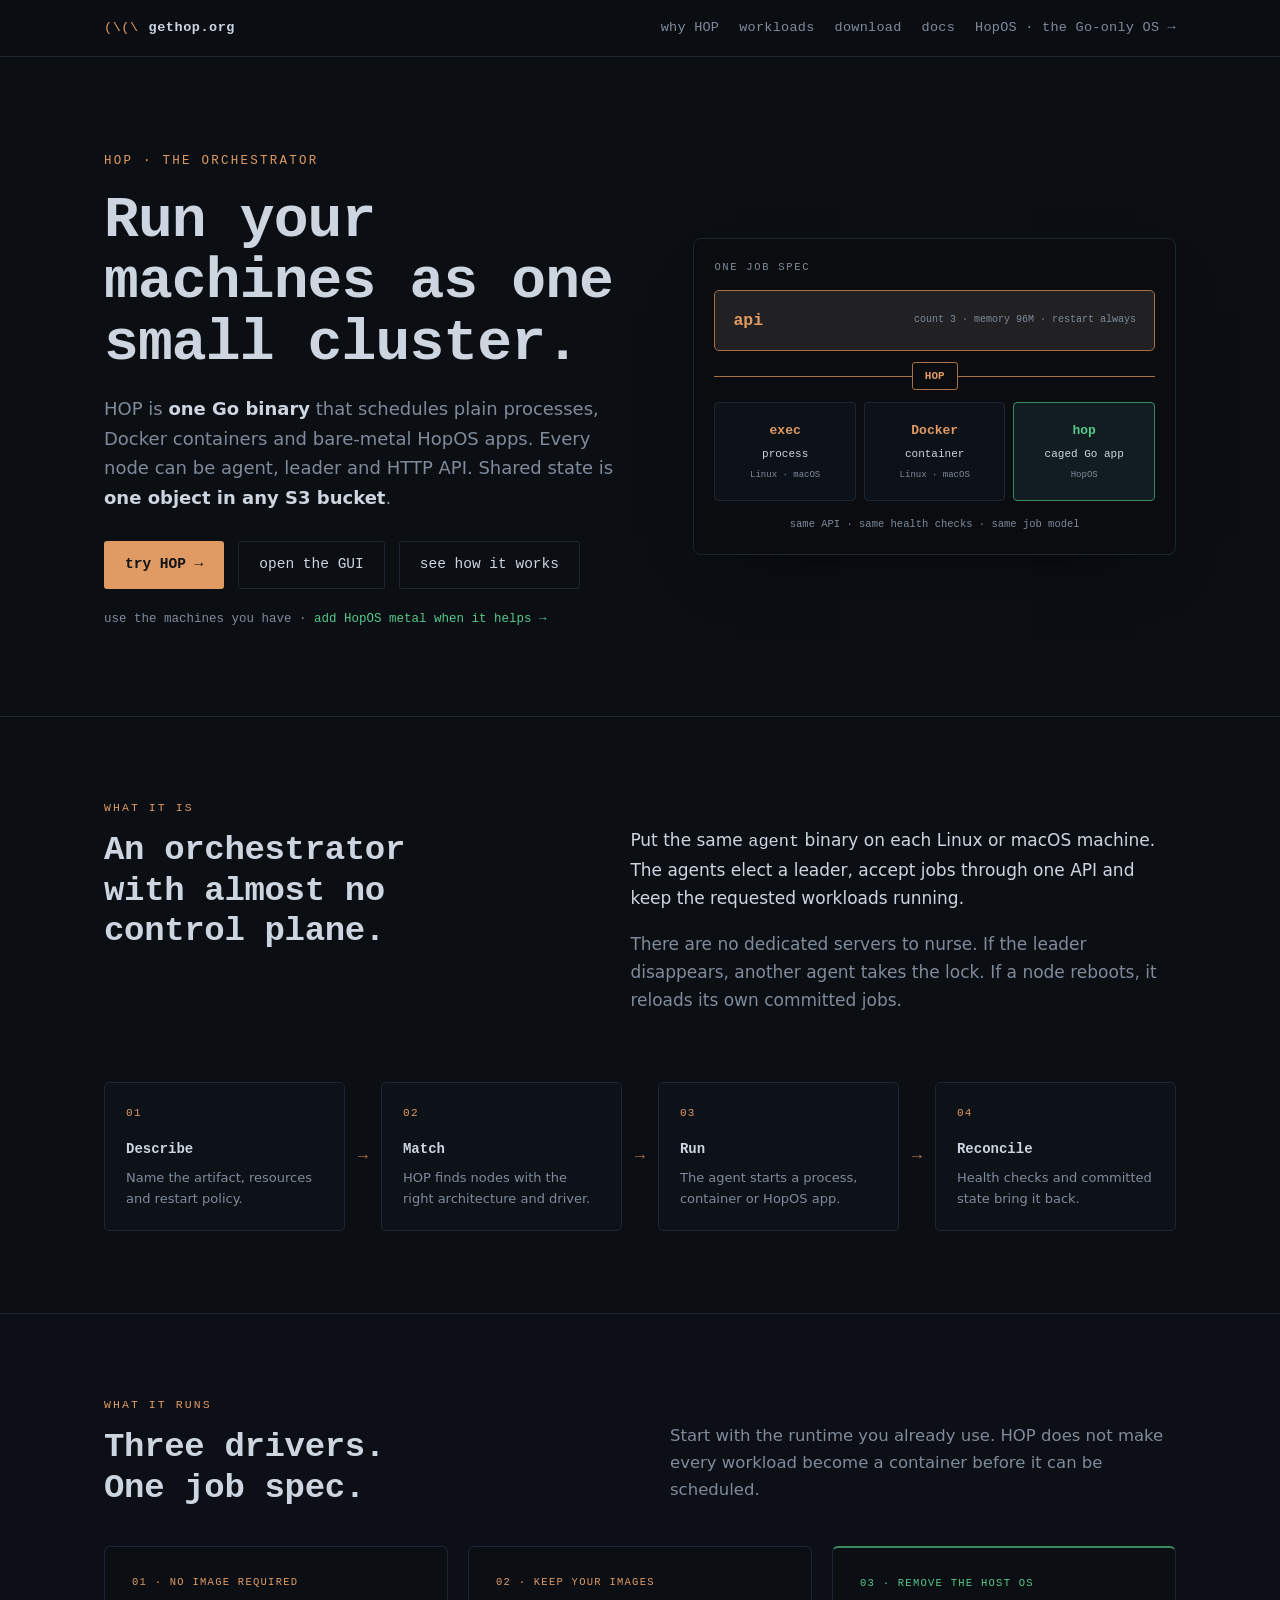
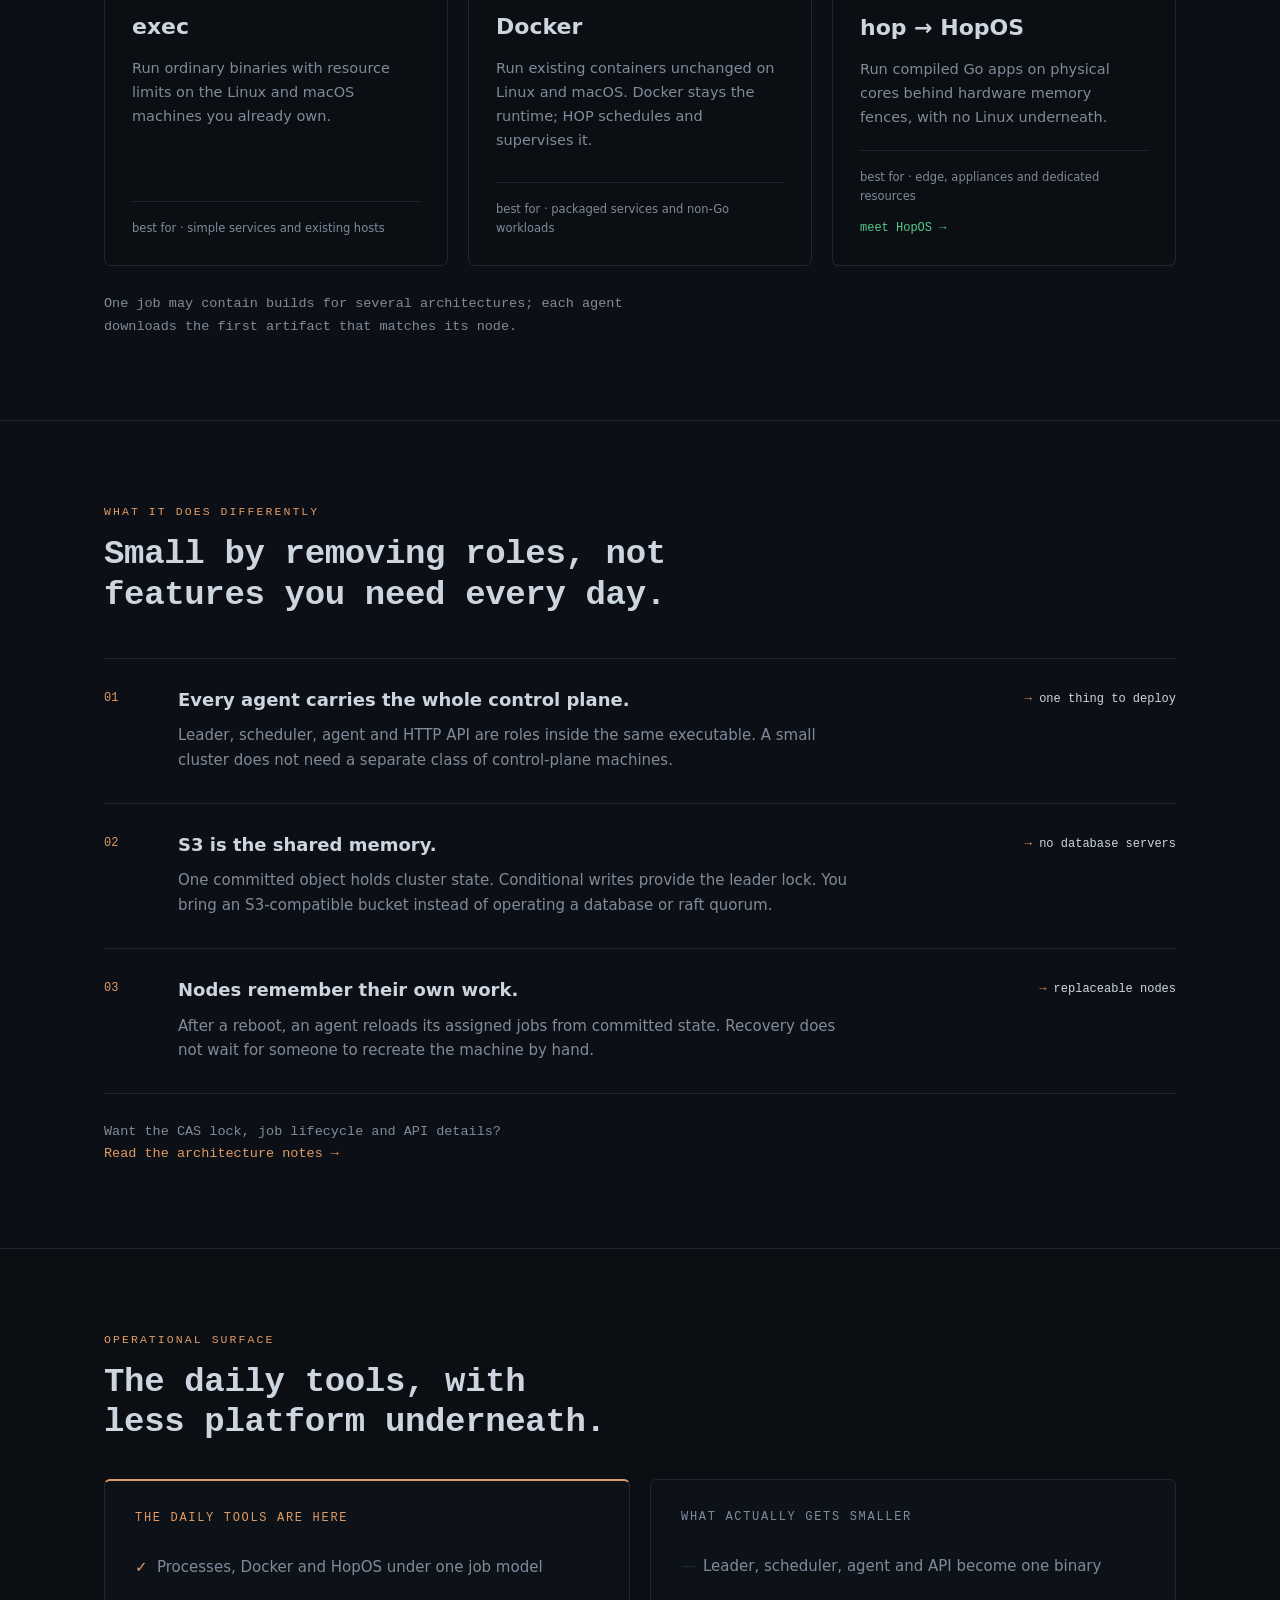
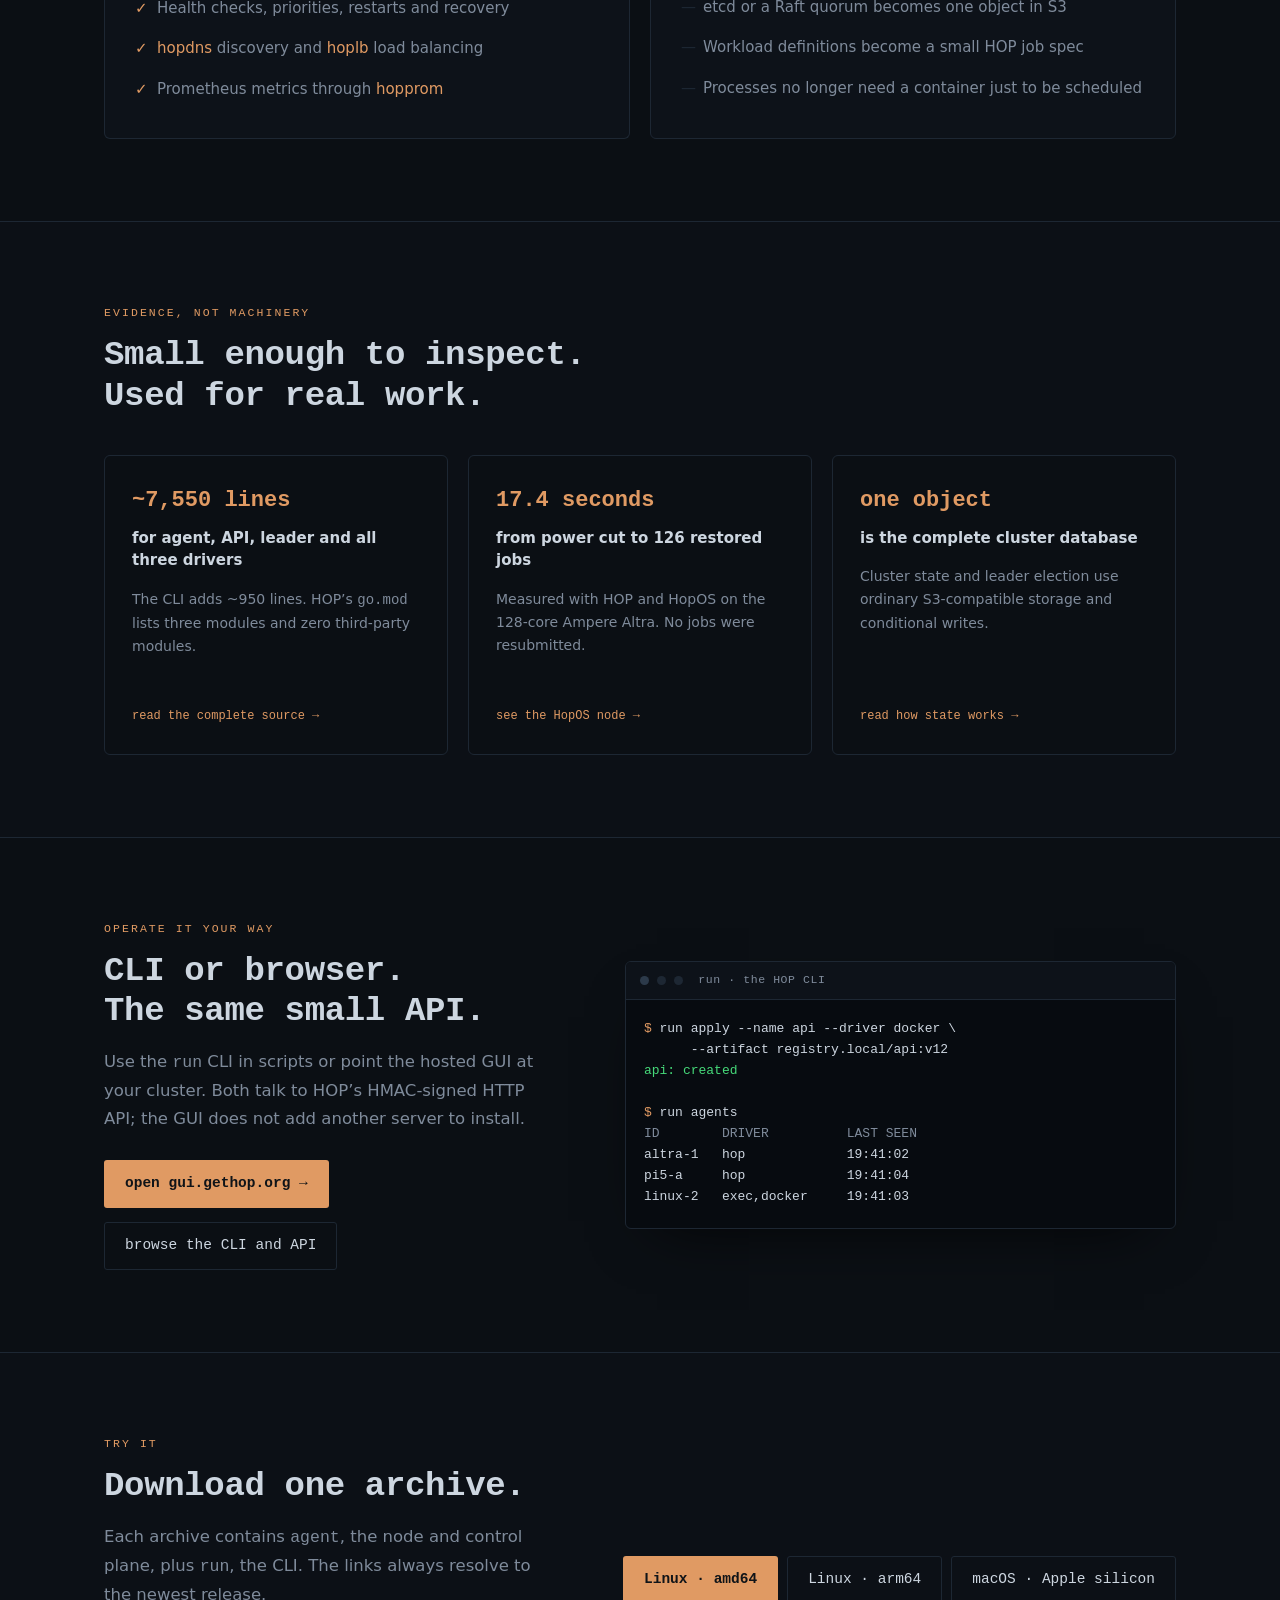
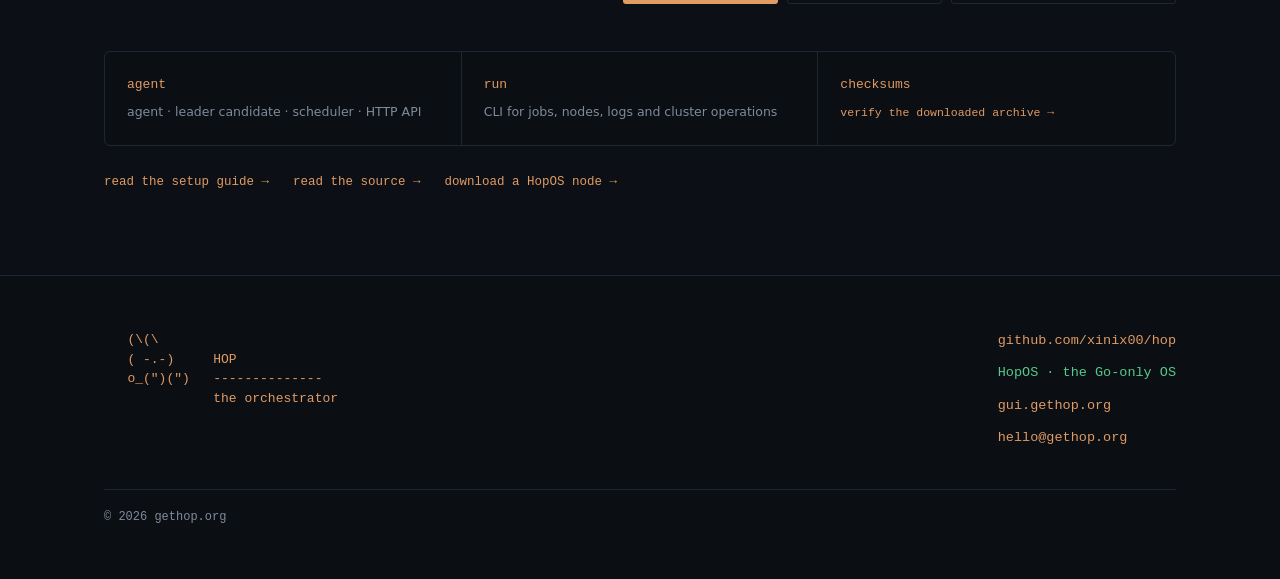
==== hop/index.html @ b7a01aa8 "Rewritten pages" ====
<!DOCTYPE html>
<html lang="en">
<head>
<meta charset="utf-8">
<meta name="viewport" content="width=device-width, initial-scale=1">
<title>HOP — a small orchestrator for the machines you already have</title>
<meta name="description" content="HOP turns Linux, macOS and HopOS machines into one small cluster. One Go binary schedules processes, Docker containers and bare-metal Go apps, with state in S3.">
<meta property="og:title" content="HOP — the small orchestrator">
<meta property="og:description" content="One binary. Three workload types. Cluster state in any S3 bucket.">
<meta property="og:url" content="https://gethop.org/hop/">
<meta property="og:type" content="website">
<link rel="icon" href="data:image/svg+xml,<svg xmlns=%22http://www.w3.org/2000/svg%22 viewBox=%220 0 100 100%22><text y=%22.9em%22 font-size=%2290%22>🐇</text></svg>">
<link rel="stylesheet" href="/style.css?v=10">
</head>
<body class="pg-hop hop-overview">

<nav class="topbar">
  <div class="wrap topbar-in">
    <a class="brand" href="/"><span class="ears">(\(\</span> gethop.org</a>
    <input type="checkbox" id="menu" class="menu-box">
    <label for="menu" class="menu-btn" aria-label="menu">≡</label>
    <div class="topnav">
      <a href="#different">why HOP</a>
      <a href="#workloads">workloads</a>
      <a href="#download">download</a>
      <a href="/hop/docs/">docs</a>
      <a class="other-hopos" href="/hopos/">HopOS · the Go-only OS →</a>
    </div>
  </div>
</nav>

<header class="hero hop-hero">
  <div class="wrap hero-grid">
    <div>
      <p class="pg-mark">HOP · the orchestrator</p>
      <h1>Run your machines as one small cluster.</h1>
      <p class="lede">HOP is <strong>one Go binary</strong> that schedules plain processes, Docker containers and bare-metal HopOS apps. Every node can be agent, leader and HTTP API. Shared state is <strong>one object in any S3 bucket</strong>.</p>
      <div class="cta-row">
        <a class="btn btn-primary" href="#download">try HOP →</a>
        <a class="btn btn-ghost" href="https://gui.gethop.org">open the GUI</a>
        <a class="btn btn-ghost" href="#what">see how it works</a>
      </div>
      <p class="cross">use the machines you have · <a class="to-hopos" href="/hopos/">add HopOS metal when it helps →</a></p>
    </div>

    <div class="hop-map" role="img" aria-label="One HOP job spec can run as a process, Docker container or HopOS app">
      <div class="hop-map-label">one job spec</div>
      <div class="job-spec">
        <span>api</span>
        <small>count 3 · memory 96M · restart always</small>
      </div>
      <div class="hop-map-line" aria-hidden="true"><i></i><b>HOP</b><i></i></div>
      <div class="hop-targets">
        <div><strong>exec</strong><span>process</span><small>Linux · macOS</small></div>
        <div><strong>Docker</strong><span>container</span><small>Linux · macOS</small></div>
        <div><strong>hop</strong><span>caged Go app</span><small>HopOS</small></div>
      </div>
      <p>same API · same health checks · same job model</p>
    </div>
  </div>

</header>

<main>
  <section id="what">
    <div class="wrap intro-grid">
      <div>
        <p class="section-kicker">What it is</p>
        <h2>An orchestrator with almost no control plane.</h2>
      </div>
      <div class="intro-copy">
        <p>Put the same <code>agent</code> binary on each Linux or macOS machine. The agents elect a leader, accept jobs through one API and keep the requested workloads running.</p>
        <p>There are no dedicated servers to nurse. If the leader disappears, another agent takes the lock. If a node reboots, it reloads its own committed jobs.</p>
      </div>
    </div>

    <div class="wrap flow" aria-label="How HOP runs a job">
      <div><span>01</span><b>Describe</b><p>Name the artifact, resources and restart policy.</p></div>
      <i aria-hidden="true">→</i>
      <div><span>02</span><b>Match</b><p>HOP finds nodes with the right architecture and driver.</p></div>
      <i aria-hidden="true">→</i>
      <div><span>03</span><b>Run</b><p>The agent starts a process, container or HopOS app.</p></div>
      <i aria-hidden="true">→</i>
      <div><span>04</span><b>Reconcile</b><p>Health checks and committed state bring it back.</p></div>
    </div>
  </section>

  <section id="workloads" class="workload-section">
    <div class="wrap">
      <div class="workload-intro">
        <div>
          <p class="section-kicker">What it runs</p>
          <h2>Three drivers. One job spec.</h2>
        </div>
        <p>Start with the runtime you already use. HOP does not make every workload become a container before it can be scheduled.</p>
      </div>
      <div class="driver-grid">
        <article>
          <span>01 · no image required</span>
          <h3>exec</h3>
          <p>Run ordinary binaries with resource limits on the Linux and macOS machines you already own.</p>
          <small>best for · simple services and existing hosts</small>
        </article>
        <article>
          <span>02 · keep your images</span>
          <h3>Docker</h3>
          <p>Run existing containers unchanged on Linux and macOS. Docker stays the runtime; HOP schedules and supervises it.</p>
          <small>best for · packaged services and non-Go workloads</small>
        </article>
        <article class="driver-hopos">
          <span>03 · remove the host OS</span>
          <h3>hop → HopOS</h3>
          <p>Run compiled Go apps on physical cores behind hardware memory fences, with no Linux underneath.</p>
          <small>best for · edge, appliances and dedicated resources</small>
          <a href="/hopos/">meet HopOS →</a>
        </article>
      </div>
      <p class="deep-link">One job may contain builds for several architectures; each agent downloads the first artifact that matches its node.</p>
    </div>
  </section>

  <section id="different" class="different-section">
    <div class="wrap">
      <p class="section-kicker">What it does differently</p>
      <h2>Small by removing roles, not features you need every day.</h2>
      <div class="difference-list">
        <article>
          <span class="difference-no">01</span>
          <div>
            <h3>Every agent carries the whole control plane.</h3>
            <p>Leader, scheduler, agent and HTTP API are roles inside the same executable. A small cluster does not need a separate class of control-plane machines.</p>
          </div>
          <p class="difference-result">one thing to deploy</p>
        </article>
        <article>
          <span class="difference-no">02</span>
          <div>
            <h3>S3 is the shared memory.</h3>
            <p>One committed object holds cluster state. Conditional writes provide the leader lock. You bring an S3-compatible bucket instead of operating a database or raft quorum.</p>
          </div>
          <p class="difference-result">no database servers</p>
        </article>
        <article>
          <span class="difference-no">03</span>
          <div>
            <h3>Nodes remember their own work.</h3>
            <p>After a reboot, an agent reloads its assigned jobs from committed state. Recovery does not wait for someone to recreate the machine by hand.</p>
          </div>
          <p class="difference-result">replaceable nodes</p>
        </article>
      </div>
      <p class="deep-link">Want the CAS lock, job lifecycle and API details? <a href="/hop/docs/#architecture">Read the architecture notes →</a></p>
    </div>
  </section>

  <section id="compare">
    <div class="wrap">
      <p class="section-kicker">Operational surface</p>
      <h2>The daily tools, with less platform underneath.</h2>
      <div class="fit-grid">
        <div class="fit-card fit-yes">
          <p class="fit-label">The daily tools are here</p>
          <ul>
            <li>Processes, Docker and HopOS under one job model</li>
            <li>Health checks, priorities, restarts and recovery</li>
            <li><a href="https://github.com/xinix00/hopdns">hopdns</a> discovery and <a href="https://github.com/xinix00/hoplb">hoplb</a> load balancing</li>
            <li>Prometheus metrics through <a href="https://github.com/xinix00/hopprom">hopprom</a></li>
          </ul>
        </div>
        <div class="fit-card">
          <p class="fit-label">What actually gets smaller</p>
          <ul>
            <li>Leader, scheduler, agent and API become one binary</li>
            <li>etcd or a Raft quorum becomes one object in S3</li>
            <li>Workload definitions become a small HOP job spec</li>
            <li>Processes no longer need a container just to be scheduled</li>
          </ul>
        </div>
      </div>
    </div>
  </section>

  <section id="proof" class="proof-section">
    <div class="wrap">
      <p class="section-kicker">Evidence, not machinery</p>
      <h2>Small enough to inspect. Used for real work.</h2>
      <div class="evidence-grid">
        <article>
          <strong>~7,550 lines</strong>
          <h3>for agent, API, leader and all three drivers</h3>
          <p>The CLI adds ~950 lines. HOP’s <code>go.mod</code> lists three modules and zero third-party modules.</p>
          <a href="https://github.com/xinix00/hop">read the complete source →</a>
        </article>
        <article>
          <strong>17.4 seconds</strong>
          <h3>from power cut to 126 restored jobs</h3>
          <p>Measured with HOP and HopOS on the 128-core Ampere Altra. No jobs were resubmitted.</p>
          <a href="/hopos/">see the HopOS node →</a>
        </article>
        <article>
          <strong>one object</strong>
          <h3>is the complete cluster database</h3>
          <p>Cluster state and leader election use ordinary S3-compatible storage and conditional writes.</p>
          <a href="/hop/docs/#architecture">read how state works →</a>
        </article>
      </div>
    </div>
  </section>

  <section id="operate">
    <div class="wrap operate-grid">
      <div>
        <p class="section-kicker">Operate it your way</p>
        <h2>CLI or browser. The same small API.</h2>
        <p class="section-lede">Use the <code>run</code> CLI in scripts or point the hosted GUI at your cluster. Both talk to HOP’s HMAC-signed HTTP API; the GUI does not add another server to install.</p>
        <div class="cta-row">
          <a class="btn btn-primary" href="https://gui.gethop.org">open gui.gethop.org →</a>
          <a class="btn btn-ghost" href="/hop/docs/">browse the CLI and API</a>
        </div>
      </div>
      <div class="term term-cli">
        <div class="term-bar"><span class="dot"></span><span class="dot"></span><span class="dot"></span>&nbsp;run · the HOP CLI</div>
        <pre><span class="ps">$</span> run apply --name api --driver docker \
      --artifact registry.local/api:v12
<span class="out">api: created</span>

<span class="ps">$</span> run agents
<span class="cmt">ID        DRIVER          LAST SEEN</span>
altra-1   hop             19:41:02
pi5-a     hop             19:41:04
linux-2   exec,docker     19:41:03</pre>
      </div>
    </div>
  </section>

  <section id="download" class="download-section">
    <div class="wrap">
      <div class="download-head">
        <div>
          <p class="section-kicker">Try it</p>
          <h2>Download one archive.</h2>
          <p class="section-lede">Each archive contains <code>agent</code>, the node and control plane, plus <code>run</code>, the CLI. The links always resolve to the newest release.</p>
        </div>
        <div class="download-actions hop-download-actions">
          <a class="btn btn-primary" href="https://github.com/xinix00/hop/releases/latest/download/hop-linux-amd64.tar.gz">Linux · amd64</a>
          <a class="btn btn-ghost" href="https://github.com/xinix00/hop/releases/latest/download/hop-linux-arm64.tar.gz">Linux · arm64</a>
          <a class="btn btn-ghost" href="https://github.com/xinix00/hop/releases/latest/download/hop-darwin-arm64.tar.gz">macOS · Apple silicon</a>
        </div>
      </div>

      <div class="download-contents">
        <div><span>agent</span><p>agent · leader candidate · scheduler · HTTP API</p></div>
        <div><span>run</span><p>CLI for jobs, nodes, logs and cluster operations</p></div>
        <div><span>checksums</span><p><a href="https://github.com/xinix00/hop/releases/latest/download/checksums.txt">verify the downloaded archive →</a></p></div>
      </div>
      <div class="final-links">
        <a href="/hop/docs/">read the setup guide →</a>
        <a href="https://github.com/xinix00/hop">read the source →</a>
        <a href="/hopos/#download">download a HopOS node →</a>
      </div>
    </div>
  </section>
</main>

<footer>
  <div class="wrap foot-grid">
    <pre>   (\(\
   ( -.-)     HOP
   o_(")(")   --------------
              the orchestrator</pre>
    <div class="foot-links">
      <a class="l-hop" href="https://github.com/xinix00/hop">github.com/xinix00/hop</a>
      <a class="l-hopos" href="/hopos/">HopOS · the Go-only OS</a>
      <a href="https://gui.gethop.org">gui.gethop.org</a>
      <a href="mailto:hello@gethop.org">hello@gethop.org</a>
    </div>
  </div>
  <div class="wrap"><p class="foot-copy">© 2026 gethop.org</p></div>
</footer>

</body>
</html>
---- style.css ----
/* gethop.org — two products, two voices, one dark habitat.
   HopOS speaks phosphor green (it IS the console color of the OS);
   HOP speaks copper (the operator's tool — the metal in bare metal).
   The SURF banner borrows the blue of its own compositor — cooler than both,
   because it is a thing that runs on HopOS, not a third product.
   Each page sets --acc via a body class; everything inherits its voice. */
:root {
  --bg: #0b0f14;
  --panel: #10161d;
  --panel-2: #0d1219;
  --line: #1d2733;
  --text: #cdd6e0;
  --muted: #7f8b9b;
  --copper: #e09a63;
  --copper-dim: #a97045;
  --leaf: #56c88b;
  --leaf-dim: #3a8a60;
  --wave: #6ba6ff;
  --wave-dim: #43709f;
  --phosphor: #46d979;
  --fault: #e0654f;
  --acc: var(--copper);
  --acc-dim: var(--copper-dim);
  --mono: ui-monospace, "SF Mono", "Cascadia Code", "JetBrains Mono", Menlo, Consolas, monospace;
  --sans: system-ui, -apple-system, "Segoe UI", Roboto, sans-serif;
}
* { box-sizing: border-box; }
html { scroll-behavior: smooth; }
@media (prefers-reduced-motion: reduce) { html { scroll-behavior: auto; } }
body {
  margin: 0; background: var(--bg); color: var(--text);
  font-family: var(--sans); font-size: 16.5px; line-height: 1.65;
  -webkit-font-smoothing: antialiased;
}
body.pg-hopos { --acc: var(--leaf); --acc-dim: var(--leaf-dim); }
body.pg-hop { --acc: var(--copper); --acc-dim: var(--copper-dim); }
body.pg-surf { --acc: var(--wave); --acc-dim: var(--wave-dim); }
a { color: var(--acc); text-decoration: none; }
a:hover { text-decoration: underline; text-underline-offset: 3px; }
a:focus-visible { outline: 2px solid var(--acc); outline-offset: 3px; border-radius: 2px; }
.wrap { max-width: 1060px; margin: 0 auto; padding: 0 24px; }

/* ── topbar ─────────────────────────────────────────────── */
.topbar {
  position: sticky; top: 0; z-index: 10;
  background: color-mix(in srgb, var(--bg) 88%, transparent);
  backdrop-filter: blur(8px);
  border-bottom: 1px solid var(--line);
}
.topbar-in {
  display: flex; align-items: center; gap: 28px;
  height: 56px; font-family: var(--mono); font-size: 13.5px;
}
.brand { display: flex; align-items: baseline; gap: 10px; color: var(--text); font-weight: 700; letter-spacing: .04em; }
.brand:hover { text-decoration: none; }
.brand .ears { color: var(--acc); font-weight: 400; }
.topnav { display: flex; gap: 20px; margin-left: auto; align-items: center; }
.topnav a { color: var(--muted); letter-spacing: .02em; }
.topnav a:hover { color: var(--text); text-decoration: none; }
.topnav a.other-hopos:hover { color: var(--leaf); }
.topnav a.other-hop:hover { color: var(--copper); }
.topnav a.other-surf:hover { color: var(--wave); }
.gh {
  border: 1px solid var(--acc-dim); color: var(--acc);
  padding: 5px 14px; border-radius: 3px; letter-spacing: .02em;
}
.topnav a.gh:hover, .gh:hover {
  background: var(--acc); color: var(--bg); text-decoration: none;
}

/* mobiel: hamburger (checkbox-truc, geen JS) — de links passen niet naast
   het merk, dus onder 720px klapt de nav in een paneel onder de balk. */
.menu-box { display: none; }
.menu-btn { display: none; }
@media (max-width: 720px) {
  .topbar-in { position: relative; }
  .menu-btn {
    display: block; margin-left: auto; cursor: pointer;
    font-family: var(--mono); font-size: 19px; line-height: 1;
    color: var(--muted); padding: 6px 12px;
    border: 1px solid var(--line); border-radius: 3px;
  }
  .menu-box:checked ~ .menu-btn { color: var(--acc); border-color: var(--acc-dim); }
  .topnav { display: none; }
  .menu-box:checked ~ .topnav {
    display: grid; gap: 14px; justify-items: start;
    position: absolute; top: 55px; left: -24px; right: -24px;
    margin: 0; padding: 20px 32px 24px;
    background: var(--panel-2); border-bottom: 1px solid var(--line);
  }
  .menu-box:checked ~ .topnav a:not(.gh) { padding: 2px 0; }
}

/* ── chooser (front page) ───────────────────────────────── */
.chooser { min-height: 100svh; display: grid; align-content: center; padding: 48px 0; }
.chooser-head { margin-bottom: 42px; }
.chooser-head pre {
  margin: 0 0 20px; font-family: var(--mono); font-size: 14px; line-height: 1.5;
  color: var(--copper);
}
.chooser-head p { color: var(--muted); font-size: 19px; max-width: 32em; margin: 0; }
.chooser-head p strong { color: var(--text); }
.doors { display: grid; grid-template-columns: 1fr 1fr; gap: 22px; }
@media (max-width: 800px) { .doors { grid-template-columns: 1fr; } }
.door {
  display: block; border: 1px solid var(--line); border-radius: 6px;
  padding: 32px 32px 28px; background: var(--panel-2); color: var(--text);
  transition: border-color .15s ease;
}
.door:hover { text-decoration: none; border-color: var(--acc-dim); }
.door .name { font-family: var(--mono); font-size: 32px; font-weight: 700; color: var(--acc); letter-spacing: -.01em; }
.door .role {
  font-family: var(--mono); font-size: 12.5px; letter-spacing: .18em;
  text-transform: uppercase; color: var(--muted); margin: 4px 0 16px;
}
.door p { margin: 0 0 20px; font-size: 15px; color: var(--muted); }
.door p b { color: var(--text); font-weight: 600; }
.door .door-fact {
  display: block; margin: -3px 0 13px; font-family: var(--mono);
  font-size: 11.5px; color: var(--acc); letter-spacing: .03em;
}
.door .go { font-family: var(--mono); font-size: 13.5px; color: var(--acc); }
.door-hopos { --acc: var(--leaf); --acc-dim: var(--leaf-dim); }
.door-hop { --acc: var(--copper); --acc-dim: var(--copper-dim); }

/* SURF krijgt een échte banner: een gevuld blauw blok, zoals een advertentie.
   Hij mág schreeuwen — maar hij is één regel hoog en heeft geen kop, dus hij
   kan nooit voor een sectie doorgaan. Het label zegt wat het is. */
.banner {
  display: flex; align-items: center; gap: 16px; flex-wrap: wrap;
  margin-top: 30px; padding: 17px 24px; border-radius: 5px;
  font-family: var(--mono); color: #eaf2ff;
  background: linear-gradient(100deg,
    color-mix(in srgb, var(--wave) 54%, #071019),
    color-mix(in srgb, var(--wave) 38%, #071019));
  transition: filter .15s ease;
}
.banner:hover { text-decoration: none; filter: brightness(1.14); }
.banner-name { font-size: 19px; font-weight: 700; letter-spacing: .02em; color: #fff; }
.banner-sub { font-size: 14px; color: color-mix(in srgb, #fff 74%, var(--wave)); }
.banner .badge {
  font-size: 10.5px; letter-spacing: .16em; text-transform: uppercase;
  font-weight: 700; margin-left: auto; padding: 3px 9px;
  background: #eaf2ff; color: #0d1a2b; border-radius: 3px;
}
/* Zodra de regel wikkelt hoort het label niet meer rechts te hangen. */
@media (max-width: 620px) { .banner .badge { margin-left: 0; } }
.chooser-foot {
  margin-top: 46px; font-family: var(--mono); font-size: 12.5px; color: var(--muted);
  display: flex; gap: 24px; flex-wrap: wrap;
}
.chooser-foot a { color: var(--muted); }
.chooser-foot a:hover { color: var(--text); }

/* ── page hero ──────────────────────────────────────────── */
.hero { padding: 76px 0 64px; border-bottom: 1px solid var(--line); }
.hero-grid { display: grid; grid-template-columns: 1.05fr .95fr; gap: 56px; align-items: center; }
@media (max-width: 880px) { .hero-grid { grid-template-columns: 1fr; } }
.pg-mark {
  font-family: var(--mono); font-size: 12.5px; letter-spacing: .18em;
  text-transform: uppercase; color: var(--acc); margin: 0 0 18px;
}
h1 {
  font-family: var(--mono); font-size: clamp(28px, 4.2vw, 42px);
  line-height: 1.16; letter-spacing: -.015em; margin: 0 0 20px;
  font-weight: 700; text-wrap: balance;
}
.lede { font-size: 17.5px; color: var(--muted); max-width: 30em; margin: 0 0 28px; }
.lede strong { color: var(--text); font-weight: 600; }
.cta-row { display: flex; gap: 14px; flex-wrap: wrap; align-items: center; }
.btn {
  font-family: var(--mono); font-size: 14.5px; padding: 11px 20px;
  border-radius: 3px; border: 1px solid transparent;
}
.btn-primary { background: var(--acc); color: #101418; font-weight: 700; }
.btn-primary:hover { filter: brightness(1.12); text-decoration: none; }
.btn-ghost { border-color: var(--line); color: var(--text); }
.btn-ghost:hover { border-color: var(--acc-dim); text-decoration: none; }
.btn-dl { display: inline-flex; align-items: center; gap: 9px; }
.btn-dl svg { flex: none; }
.cross { font-family: var(--mono); font-size: 12.5px; margin-top: 20px; color: var(--muted); }
.cross a.to-hop { color: var(--copper); }
.cross a.to-hopos { color: var(--leaf); }

/* ── sections ───────────────────────────────────────────── */
section { padding: 64px 0; border-bottom: 1px solid var(--line); }
h2 {
  font-family: var(--mono); font-size: clamp(21px, 2.8vw, 27px);
  letter-spacing: -.01em; margin: 0 0 16px; text-wrap: balance;
}
.section-lede { color: var(--muted); max-width: 42em; margin: 0 0 36px; }
.section-lede strong, section p strong { color: var(--text); font-weight: 600; }
section p { max-width: 42em; }

/* ── terminal ───────────────────────────────────────────── */
.term {
  background: #070b10; border: 1px solid var(--line); border-radius: 6px;
  overflow: hidden; box-shadow: 0 24px 60px -32px rgba(0,0,0,.9);
}
.term-bar {
  display: flex; align-items: center; gap: 8px;
  padding: 9px 14px; border-bottom: 1px solid var(--line);
  font-family: var(--mono); font-size: 11.5px; color: var(--muted);
  letter-spacing: .05em; background: var(--panel-2);
}
.term-bar .dot { width: 9px; height: 9px; border-radius: 50%; background: var(--line); }
.term-bar .dot:first-child { background: #2c3a4a; }
.term pre {
  margin: 0; padding: 18px 18px 20px; overflow-x: auto;
  font-family: var(--mono); font-size: 12.8px; line-height: 1.62;
  color: var(--phosphor);
}
.term .dim { color: #2f7a4c; }
.term .hi { color: #7dffa8; font-weight: 700; }
.term .fault { color: var(--fault); }
.term .cmt { color: var(--muted); }
.term .ps { color: var(--copper); }
.term-cli pre { color: var(--text); font-size: 13px; }
.term-cli .out { color: var(--phosphor); }
.boot-line { opacity: 0; animation: bootline .01s linear forwards; }
@keyframes bootline { to { opacity: 1; } }
@media (prefers-reduced-motion: reduce) { .boot-line { animation: none; opacity: 1; } }

/* ── tables ─────────────────────────────────────────────── */
.tbl-wrap { overflow-x: auto; border: 1px solid var(--line); border-radius: 5px; }
table { border-collapse: collapse; width: 100%; min-width: 640px; font-size: 14.5px; }
th {
  font-family: var(--mono); font-size: 12px; text-transform: uppercase;
  letter-spacing: .1em; color: var(--muted); font-weight: 600; text-align: left;
}
th, td { padding: 13px 18px; border-bottom: 1px solid var(--line); vertical-align: top; }
tr:last-child td { border-bottom: 0; }
thead tr { background: var(--panel-2); }
td:first-child { color: var(--muted); }
td.us { color: var(--text); }
td.us::before { content: "▸ "; color: var(--acc); }

/* ── ladder ─────────────────────────────────────────────── */
.ladder { display: grid; gap: 12px; max-width: 720px; font-variant-numeric: tabular-nums; }
.rung { display: grid; grid-template-columns: 240px 1fr 90px; gap: 16px; align-items: center; font-size: 14px; }
@media (max-width: 720px) { .rung { grid-template-columns: 150px 1fr 80px; } }
.rung .lbl { color: var(--muted); }
.rung .lbl b { color: var(--text); font-weight: 600; }
.rung .bar { height: 10px; border-radius: 2px; background: var(--panel); position: relative; overflow: hidden; }
.rung .bar i { position: absolute; inset: 0 auto 0 0; background: var(--acc-dim); border-radius: 2px; }
.rung:first-child .bar i { background: var(--acc); }
.rung .n { font-family: var(--mono); font-size: 13.5px; color: var(--text); text-align: right; }
.ladder-sub {
  font-family: var(--mono); font-size: 13px; color: var(--muted);
  max-width: 720px; text-align: right; margin: 14px 0 0;
}
.ladder-sub b { color: var(--acc); }

/* Per-architectuur-sprossen: je compileert er precies één van, dus ze staan
   onder een streep en dragen hun eigen label i.p.v. dat ze meetellen alsof
   elke node alles draait. */
.rung-split {
  grid-column: 1 / -1; margin: 6px 0 2px; padding-top: 12px;
  border-top: 1px dashed var(--line);
  font-family: var(--mono); font-size: 12px; letter-spacing: .1em;
  text-transform: uppercase; color: var(--muted);
}
.rung-split b { color: var(--acc); font-weight: 600; }
.rung-arch .lbl b { color: var(--acc); }
.rung-arch .bar i { background: color-mix(in srgb, var(--acc) 55%, var(--panel)); }
.rung-board .lbl b { color: var(--text); }
.rung-board .bar i { background: color-mix(in srgb, var(--acc) 28%, var(--panel)); }

/* ── cards & callouts ───────────────────────────────────── */
.cards { display: grid; grid-template-columns: repeat(3, 1fr); gap: 20px; }
@media (max-width: 880px) { .cards { grid-template-columns: 1fr; } }
.card { border: 1px solid var(--line); border-radius: 5px; padding: 24px; background: var(--panel-2); }
.card h3 { font-family: var(--mono); font-size: 15.5px; margin: 0 0 10px; letter-spacing: .01em; color: var(--text); }
.card p { font-size: 14.5px; color: var(--muted); margin: 0; max-width: none; }
.card p b { color: var(--text); font-weight: 600; }
.honest {
  border: 1px solid var(--line); border-left: 3px solid var(--acc);
  border-radius: 4px; padding: 20px 24px; background: var(--panel-2);
  max-width: 46em; margin-top: 36px;
}
.honest h3 { font-family: var(--mono); font-size: 13.5px; letter-spacing: .1em; text-transform: uppercase; margin: 0 0 10px; color: var(--acc); }
.honest p { font-size: 14.5px; color: var(--muted); margin: 0; max-width: none; }
.honest p b { color: var(--text); }

/* ── screenshots ────────────────────────────────────────── */
.shot { margin: 0; }
.shot img {
  display: block; width: 100%; height: auto; border: 1px solid var(--line);
  border-radius: 6px; background: #070b10;
  box-shadow: 0 24px 60px -32px rgba(0,0,0,.9);
}
.shot figcaption {
  font-family: var(--mono); font-size: 12.5px; color: var(--muted);
  margin-top: 12px; line-height: 1.55;
}
.shot figcaption b { color: var(--text); font-weight: 600; }

/* ── kant-en-klare apps ─────────────────────────────────── */
.apps { display: grid; grid-template-columns: repeat(2, 1fr); gap: 0 34px; margin: 0; }
@media (max-width: 720px) { .apps { grid-template-columns: 1fr; } }
.apps div {
  display: grid; grid-template-columns: 108px 1fr; gap: 14px;
  padding: 13px 0; border-bottom: 1px solid var(--line); font-size: 14.5px;
}
.apps dt {
  font-family: var(--mono); font-size: 13.5px; color: var(--acc);
  margin: 0; overflow-wrap: anywhere;
}
.apps dd { margin: 0; color: var(--muted); }
.apps dd b { color: var(--text); font-weight: 600; }

/* ── quickstart ─────────────────────────────────────────── */
.qs-grid { display: grid; grid-template-columns: 1fr 1fr; gap: 24px; }
@media (max-width: 880px) { .qs-grid { grid-template-columns: 1fr; } }

/* ── footer ─────────────────────────────────────────────── */
footer { padding: 54px 0 56px; }
.foot-grid {
  display: flex; justify-content: space-between; align-items: flex-start;
  gap: 48px; flex-wrap: wrap;
}
footer pre {
  margin: 0; font-family: var(--mono); font-size: 13px; line-height: 1.5;
  color: var(--copper); flex-shrink: 0;
}
.foot-links { font-family: var(--mono); font-size: 13.5px; display: grid; gap: 10px; justify-items: start; }
.foot-links .l-hopos { color: var(--leaf); }
.foot-links .l-hop { color: var(--copper); }
.foot-links .l-surf { color: var(--wave); }
.foot-copy {
  margin: 40px 0 0; padding-top: 18px; border-top: 1px solid var(--line);
  font-family: var(--mono); font-size: 12px; color: var(--muted);
}

/* ── hardware-status ────────────────────────────────────── */
.st { font-family: var(--mono); font-size: 12.5px; white-space: nowrap; }
.st::before { content: "● "; }
.st-ok { color: var(--leaf); }
.st-wip { color: var(--copper); }
.st-plan { color: var(--muted); }

/* ── better together ────────────────────────────────────── */
.together {
  border: 1px solid var(--line); border-radius: 6px; background: var(--panel-2);
  padding: 26px 30px; display: flex; gap: 24px; align-items: center;
  justify-content: space-between; flex-wrap: wrap;
}
.together p { margin: 0; max-width: 38em; font-size: 15px; color: var(--muted); }
.together p b { color: var(--text); }

/* ── docs-viewer ─────────────────────────────────────────── */
  .docs-grid { display: grid; grid-template-columns: 220px 1fr; gap: 48px; padding: 48px 0 80px; }
  @media (max-width: 800px) { .docs-grid { grid-template-columns: 1fr; gap: 24px; } }
  .docs-nav { position: sticky; top: 80px; align-self: start; font-family: var(--mono); font-size: 13.5px; }
  @media (max-width: 800px) { .docs-nav { position: static; } }
  .pages-box, .pages-btn { display: none; }
  @media (max-width: 800px) {
    .pages-btn {
      display: block; cursor: pointer; font-family: var(--mono);
      font-size: 13.5px; color: var(--muted); padding: 9px 14px;
      border: 1px solid var(--line); border-radius: 4px; background: var(--panel-2);
    }
    .pages-box:checked ~ .pages-btn { color: var(--acc); border-color: var(--acc-dim); border-radius: 4px 4px 0 0; }
    .docs-nav { display: none; }
    .pages-box:checked ~ .docs-nav {
      display: block; border: 1px solid var(--line); border-top: 0;
      border-radius: 0 0 4px 4px; background: var(--panel-2);
      padding: 16px 22px 20px; margin-top: 0;
    }
    .docs-grid { gap: 0 24px; }
    .md { margin-top: 24px; }
  }
  .docs-nav h3 {
    font-size: 11.5px; letter-spacing: .16em; text-transform: uppercase;
    color: var(--muted); margin: 22px 0 10px; font-weight: 600;
  }
  .docs-nav h3:first-child { margin-top: 0; }
  .docs-nav a { display: block; color: var(--muted); padding: 4px 0; }
  .docs-nav a:hover { color: var(--text); text-decoration: none; }
  .docs-nav a.on { color: var(--acc); }
  .docs-nav .gh-src { margin-top: 26px; font-size: 12px; }

  .md { min-width: 0; max-width: 46em; }
  .md h1 { font-size: clamp(26px, 3.4vw, 34px); margin: 0 0 18px; }
  .md h2 { font-size: 21px; margin: 40px 0 14px; }
  .md h3 { font-family: var(--mono); font-size: 16px; margin: 30px 0 10px; }
  .md p, .md li { color: var(--text); }
  .md p { margin: 0 0 16px; }
  .md ul, .md ol { padding-left: 24px; margin: 0 0 16px; }
  .md li { margin: 6px 0; }
  .md strong { color: var(--text); font-weight: 600; }
  .md em { color: var(--muted); }
  .md code {
    font-family: var(--mono); font-size: .88em; background: var(--panel);
    border: 1px solid var(--line); border-radius: 3px; padding: 1px 5px;
  }
  .md pre {
    background: #070b10; border: 1px solid var(--line); border-radius: 6px;
    padding: 16px 18px; overflow-x: auto; margin: 0 0 18px;
    font-family: var(--mono); font-size: 13px; line-height: 1.6;
  }
  .md pre code { background: none; border: 0; padding: 0; font-size: inherit; }
  .md table { border-collapse: collapse; width: 100%; font-size: 14px; margin: 0 0 18px; }
  .md .md-tbl { overflow-x: auto; border: 1px solid var(--line); border-radius: 5px; margin: 0 0 18px; }
  .md .md-tbl table { margin: 0; min-width: 540px; }
  .md th { font-family: var(--mono); font-size: 11.5px; text-transform: uppercase; letter-spacing: .08em; color: var(--muted); text-align: left; background: var(--panel-2); }
  .md th, .md td { padding: 10px 14px; border-bottom: 1px solid var(--line); vertical-align: top; }
  .md tr:last-child td { border-bottom: 0; }
  .md blockquote { border-left: 3px solid var(--acc-dim); margin: 0 0 16px; padding: 2px 0 2px 18px; color: var(--muted); }
  .md hr { border: 0; border-top: 1px solid var(--line); margin: 32px 0; }
  .md .mermaid { margin: 0 0 18px; }
  .md .mermaid svg { max-width: 100%; }
  .md img { max-width: 100%; border: 1px solid var(--line); border-radius: 5px; }
  .md .state { color: var(--muted); font-family: var(--mono); font-size: 14px; padding: 40px 0; }
  .md .state .cur { color: var(--acc); animation: statecur 1s steps(1) infinite; }
  @keyframes statecur { 50% { opacity: 0; } }
  @media (prefers-reduced-motion: reduce) { .md .state .cur { animation: none; } }

/* ── HopOS overview ───────────────────────────────────────
   The public page stays deliberately shorter than the docs: explain the
   product first, show evidence second, and leave implementation detail one
   click away. */
.hopos-overview .wrap { max-width: 1120px; }
.hopos-overview section { padding: 82px 0; }
.hopos-overview h2 { font-size: clamp(24px, 3vw, 34px); line-height: 1.2; max-width: 18em; }
.hopos-overview h3 { font-family: var(--mono); }
.hopos-overview .section-lede { font-size: 16.5px; line-height: 1.7; }
.section-kicker {
  margin: 0 0 12px; font-family: var(--mono); font-size: 11.5px;
  letter-spacing: .18em; text-transform: uppercase; color: var(--acc);
}

.hopos-hero { padding: 94px 0 0; }
.hopos-hero .hero-grid { padding-bottom: 74px; }
.hopos-hero h1 { font-size: clamp(36px, 5.5vw, 58px); line-height: 1.06; max-width: 12em; }
.hopos-hero .lede { max-width: 35em; font-size: 18px; }

/* A code-native stack diagram is clearer here than a decorative screenshot:
   it shows exactly which layer was removed and where the hardware cages sit. */
.stack {
  padding: 18px; border: 1px solid var(--line); border-radius: 8px;
  background: #070b10; box-shadow: 0 28px 70px -40px rgba(0,0,0,.95);
  font-family: var(--mono);
}
.stack-label {
  margin-bottom: 15px; color: var(--muted); font-size: 10.5px;
  letter-spacing: .16em; text-transform: uppercase;
}
.stack-apps, .stack-cage {
  display: grid; grid-template-columns: repeat(3, 1fr); gap: 8px;
}
.stack-apps > div {
  min-width: 0; padding: 20px 8px 17px; text-align: center;
  border: 1px solid color-mix(in srgb, var(--acc) 48%, var(--line));
  border-radius: 5px 5px 2px 2px;
  background: color-mix(in srgb, var(--acc) 7%, var(--panel));
}
.stack-apps span { display: block; color: var(--text); font-size: 13px; font-weight: 700; }
.stack-apps small { display: block; margin-top: 5px; color: var(--muted); font-size: 9.5px; }
.stack-cage { margin-top: 4px; }
.stack-cage span {
  padding: 5px 3px; text-align: center; border-radius: 2px;
  background: color-mix(in srgb, var(--acc) 28%, var(--panel));
  color: #b8efca; font-size: 9px; letter-spacing: .04em;
}
.stack-os, .stack-metal {
  display: flex; align-items: center; justify-content: space-between; gap: 16px;
  margin-top: 9px; padding: 15px 17px; border-radius: 4px;
}
.stack-os { background: var(--acc); color: #08130d; }
.stack-os b { font-size: 15px; }
.stack-os span { font-size: 10.5px; text-align: right; }
.stack-metal {
  border: 1px solid #2a3542; background: #111821;
  color: var(--text); font-size: 12px; justify-content: center;
}
.stack > p {
  max-width: none; margin: 14px 0 0; text-align: center;
  color: var(--muted); font-size: 10.5px; letter-spacing: .04em;
}
.intro-grid {
  display: grid; grid-template-columns: .9fr 1.1fr; gap: 80px;
  align-items: start;
}
.intro-copy { padding-top: 27px; }
.intro-copy p { max-width: 38em; margin: 0 0 18px; color: var(--muted); font-size: 17px; }
.intro-copy p:first-child { color: var(--text); }
.flow {
  display: grid; grid-template-columns: 1fr auto 1fr auto 1fr auto 1fr;
  gap: 13px; align-items: center; margin-top: 50px;
}
.flow > div { min-height: 145px; padding: 21px; border: 1px solid var(--line); border-radius: 5px; background: var(--panel-2); }
.flow span {
  display: block; margin-bottom: 12px; font-family: var(--mono);
  font-size: 11px; color: var(--acc); letter-spacing: .12em;
}
.flow b { font-family: var(--mono); font-size: 14px; }
.flow p { margin: 7px 0 0; color: var(--muted); font-size: 13px; line-height: 1.55; }
.flow i { color: var(--acc-dim); font-family: var(--mono); font-style: normal; }

.different-section, .proof-section, .download-section {
  background: color-mix(in srgb, var(--panel-2) 48%, var(--bg));
}
.difference-list { margin-top: 42px; border-top: 1px solid var(--line); }
.difference-list article {
  display: grid; grid-template-columns: 48px minmax(0, 1fr) 190px;
  gap: 26px; align-items: start; padding: 30px 0;
  border-bottom: 1px solid var(--line);
}
.difference-no { font-family: var(--mono); font-size: 12px; color: var(--acc); }
.difference-list h3 { margin: -4px 0 9px; font-size: 18px; color: var(--text); }
.difference-list article > div p { max-width: 45em; margin: 0; color: var(--muted); font-size: 15px; }
.difference-result {
  max-width: none; margin: 1px 0 0; font-family: var(--mono);
  color: var(--text); font-size: 12px; text-align: right;
}
.difference-result::before { content: "→ "; color: var(--acc); }
.deep-link { margin: 27px 0 0; color: var(--muted); font-size: 13.5px; font-family: var(--mono); }
.deep-link a { white-space: nowrap; }

.fit-grid { display: grid; grid-template-columns: 1fr 1fr; gap: 20px; margin-top: 36px; }
.fit-card { padding: 28px 30px; border: 1px solid var(--line); border-radius: 6px; background: var(--panel-2); }
.fit-card.fit-yes { border-top: 2px solid var(--acc); }
.fit-label {
  margin: 0 0 18px; font-family: var(--mono); font-size: 12px;
  color: var(--muted); text-transform: uppercase; letter-spacing: .14em;
}
.fit-yes .fit-label { color: var(--acc); }
.fit-card ul { list-style: none; margin: 0; padding: 0; }
.fit-card li { position: relative; padding: 8px 0 8px 22px; color: var(--muted); font-size: 15px; }
.fit-card li::before { content: "—"; position: absolute; left: 0; color: var(--line); }
.fit-yes li::before { content: "✓"; color: var(--acc); }
.fit-together { margin-top: 20px; }

.evidence-grid { display: grid; grid-template-columns: repeat(3, 1fr); gap: 20px; margin-top: 38px; }
.evidence-grid article { display: flex; flex-direction: column; min-height: 300px; padding: 27px; border: 1px solid var(--line); border-radius: 6px; background: var(--bg); }
.evidence-grid article > strong { font-family: var(--mono); font-size: 22px; color: var(--acc); }
.evidence-grid h3 { margin: 8px 0 16px; font-size: 15px; line-height: 1.5; color: var(--text); }
.evidence-grid p { margin: 0 0 22px; color: var(--muted); font-size: 14px; line-height: 1.65; }
.evidence-grid a { margin-top: auto; font-family: var(--mono); font-size: 12px; }

.apps-intro {
  display: grid; grid-template-columns: 1fr 1fr; gap: 60px;
  align-items: end; margin-bottom: 38px;
}
.apps-intro h2 { margin-bottom: 0; }
.apps-intro > p { margin: 0 0 5px; color: var(--muted); font-size: 16px; }
.project-grid { display: grid; grid-template-columns: 1fr 1fr; gap: 20px; }
.project-card {
  display: flex; flex-direction: column; align-items: flex-start;
  min-height: 300px; padding: 30px; border: 1px solid var(--line);
  border-radius: 6px; background: var(--panel-2);
}
.project-card.project-featured {
  background:
    linear-gradient(140deg, color-mix(in srgb, var(--acc) 9%, var(--panel-2)), var(--panel-2) 52%);
}
.project-type {
  margin: 0 0 18px; font-family: var(--mono); font-size: 10.5px;
  letter-spacing: .13em; text-transform: uppercase; color: var(--acc);
}
.project-card h3 { margin: 0 0 12px; font-size: 24px; }
.project-card > p:not(.project-type) { margin: 0 0 26px; color: var(--muted); font-size: 15px; }
.project-card .btn { margin-top: auto; }
.apps-section .app-shelf { margin-top: 20px; }
.apps-section .hopos-app-shelf { grid-template-columns: repeat(3, 1fr); }
.app-shelf { display: grid; grid-template-columns: repeat(4, 1fr); border: 1px solid var(--line); border-radius: 6px; overflow: hidden; }
.app-shelf div { min-height: 115px; padding: 20px; border-right: 1px solid var(--line); background: var(--panel-2); }
.app-shelf div:last-child { border-right: 0; }
.app-shelf b { display: block; margin-bottom: 7px; font-family: var(--mono); font-size: 13px; color: var(--text); }
.app-shelf span { color: var(--muted); font-size: 12.5px; line-height: 1.5; }

.hardware-grid { display: grid; grid-template-columns: .85fr 1.15fr; gap: 80px; align-items: start; }
.machine-list { display: grid; grid-template-columns: 1fr 1fr; gap: 10px; padding-top: 5px; }
.machine-list > span { min-height: 83px; padding: 17px 19px; border: 1px solid var(--line); border-radius: 5px; background: var(--panel-2); }
.machine-list b { display: block; font-family: var(--mono); font-size: 13px; }
.machine-list small { display: block; margin-top: 5px; color: var(--muted); font-size: 12px; }

.download-head { display: grid; grid-template-columns: 1fr auto; gap: 70px; align-items: end; }
.download-head .section-lede { margin-bottom: 0; }
.download-actions { display: flex; gap: 9px; align-items: center; flex-wrap: wrap; justify-content: flex-end; padding-bottom: 5px; }
.start-grid { display: grid; grid-template-columns: 1fr 1fr; gap: 20px; margin-top: 42px; }
.start-grid > div { padding: 25px; border: 1px solid var(--line); border-radius: 6px; background: var(--bg); }
.start-grid > div > span {
  display: block; margin-bottom: 17px; font-family: var(--mono);
  font-size: 11px; color: var(--acc); letter-spacing: .14em; text-transform: uppercase;
}
.start-grid ol { margin: 0; padding-left: 22px; color: var(--muted); font-size: 14.5px; }
.start-grid li { margin: 9px 0; padding-left: 5px; }
.start-grid .term { box-shadow: none; }
.start-grid .term pre { padding: 14px 16px; font-size: 11.5px; }
.direct-downloads { margin-top: 20px; border: 1px solid var(--line); border-radius: 6px; background: var(--bg); }
.direct-downloads summary { padding: 18px 22px; cursor: pointer; font-family: var(--mono); color: var(--text); font-size: 13px; }
.direct-downloads summary::marker { color: var(--acc); }
.direct-downloads > p { max-width: none; margin: 0; padding: 0 22px 18px; color: var(--muted); font-size: 13.5px; }
.image-links { border-top: 1px solid var(--line); }
.image-links div { display: grid; grid-template-columns: 1fr 100px 100px; gap: 14px; padding: 12px 22px; border-bottom: 1px solid var(--line); font-size: 13px; }
.image-links div:last-child { border-bottom: 0; }
.image-links b { font-weight: 500; color: var(--muted); }
.image-links a, .image-links span { font-family: var(--mono); }
.final-links { display: flex; gap: 24px; flex-wrap: wrap; margin-top: 26px; font-family: var(--mono); font-size: 12.5px; }

@media (max-width: 880px) {
  .hopos-overview section { padding: 64px 0; }
  .intro-grid, .apps-intro, .hardware-grid { grid-template-columns: 1fr; gap: 22px; }
  .intro-copy { padding-top: 0; }
  .flow { grid-template-columns: 1fr 1fr; }
  .flow i { display: none; }
  .difference-list article { grid-template-columns: 38px 1fr; }
  .difference-result { grid-column: 2; margin-top: -12px; text-align: left; }
  .evidence-grid { grid-template-columns: 1fr; }
  .evidence-grid article { min-height: 0; }
  .app-shelf { grid-template-columns: 1fr 1fr; }
  .apps-section .hopos-app-shelf { grid-template-columns: 1fr 1fr; }
  .hopos-app-shelf div:last-child { grid-column: 1 / -1; }
  .app-shelf div:nth-child(2) { border-right: 0; }
  .app-shelf div:nth-child(-n+2) { border-bottom: 1px solid var(--line); }
  .download-head { grid-template-columns: 1fr; gap: 24px; }
  .download-actions { justify-content: flex-start; }
}
@media (max-width: 940px) {
  .hopos-overview .topbar-in { position: relative; }
  .hopos-overview .menu-btn {
    display: block; margin-left: auto; cursor: pointer;
    font-family: var(--mono); font-size: 19px; line-height: 1;
    color: var(--muted); padding: 6px 12px;
    border: 1px solid var(--line); border-radius: 3px;
  }
  .hopos-overview .menu-box:checked ~ .menu-btn { color: var(--acc); border-color: var(--acc-dim); }
  .hopos-overview .topnav { display: none; }
  .hopos-overview .menu-box:checked ~ .topnav {
    display: grid; gap: 14px; justify-items: start;
    position: absolute; top: 55px; left: -24px; right: -24px;
    margin: 0; padding: 20px 32px 24px;
    background: var(--panel-2); border-bottom: 1px solid var(--line);
  }
}
@media (max-width: 620px) {
  .hopos-hero { padding-top: 66px; }
  .hopos-hero .hero-grid { padding-bottom: 52px; }
  .hopos-hero h1 { font-size: clamp(34px, 11vw, 46px); }
  .stack-os { align-items: flex-start; flex-direction: column; gap: 4px; }
  .stack-os span { text-align: left; }
  .stack-apps small { display: none; }
  .flow, .fit-grid, .project-grid, .machine-list, .start-grid { grid-template-columns: 1fr; }
  .flow > div { min-height: 0; }
  .difference-list article { grid-template-columns: 1fr; gap: 10px; }
  .difference-result { grid-column: 1; margin-top: 0; }
  .app-shelf { grid-template-columns: 1fr; }
  .apps-section .hopos-app-shelf { grid-template-columns: 1fr; }
  .app-shelf div { min-height: 0; border-right: 0; border-bottom: 1px solid var(--line); }
  .app-shelf div:last-child { border-bottom: 0; }
  .project-card { min-height: 0; }
  .project-card .btn { margin-top: 4px; }
  .image-links div { grid-template-columns: 1fr auto auto; }
}

/* ── HOP overview ───────────────────────────────────────── */
.hop-overview .wrap, .surf-overview .wrap { max-width: 1120px; }
.hop-overview section, .surf-overview section { padding: 82px 0; }
.hop-overview h2, .surf-overview h2 {
  font-size: clamp(24px, 3vw, 34px); line-height: 1.2; max-width: 19em;
}
.hop-overview .section-lede, .surf-overview .section-lede {
  font-size: 16.5px; line-height: 1.7;
}
.hop-hero { padding: 94px 0 0; }
.hop-hero .hero-grid { padding-bottom: 74px; }
.hop-hero h1 {
  font-size: clamp(36px, 5.5vw, 58px); line-height: 1.06; max-width: 12em;
}
.hop-hero .lede { max-width: 34em; font-size: 18px; }

.hop-map {
  padding: 20px; border: 1px solid var(--line); border-radius: 8px;
  background: #0a0c10; box-shadow: 0 28px 70px -40px rgba(0,0,0,.95);
  font-family: var(--mono);
}
.hop-map-label {
  margin-bottom: 13px; color: var(--muted); font-size: 10.5px;
  letter-spacing: .16em; text-transform: uppercase;
}
.job-spec {
  display: flex; justify-content: space-between; gap: 18px; align-items: center;
  padding: 16px 18px; border: 1px solid var(--copper-dim); border-radius: 5px;
  background: color-mix(in srgb, var(--copper) 8%, var(--panel));
}
.job-spec span { color: var(--copper); font-weight: 700; }
.job-spec small { color: var(--muted); font-size: 10px; text-align: right; }
.hop-map-line { display: flex; align-items: center; height: 51px; }
.hop-map-line i { flex: 1; border-top: 1px solid var(--copper-dim); }
.hop-map-line b {
  padding: 4px 12px; border: 1px solid var(--copper-dim);
  border-radius: 3px; color: var(--copper); font-size: 11px;
}
.hop-targets { display: grid; grid-template-columns: repeat(3, 1fr); gap: 8px; }
.hop-targets > div {
  min-width: 0; padding: 17px 9px; text-align: center;
  border: 1px solid var(--line); border-radius: 4px; background: var(--panel-2);
}
.hop-targets strong, .hop-targets span, .hop-targets small { display: block; }
.hop-targets strong { color: var(--copper); font-size: 13px; }
.hop-targets span { margin-top: 4px; color: var(--text); font-size: 11px; }
.hop-targets small { margin-top: 5px; color: var(--muted); font-size: 9px; }
.hop-targets > div:last-child {
  border-color: var(--leaf-dim);
  background: color-mix(in srgb, var(--leaf) 6%, var(--panel-2));
}
.hop-targets > div:last-child strong { color: var(--leaf); }
.hop-map > p {
  max-width: none; margin: 15px 0 0; color: var(--muted);
  font-size: 10.5px; text-align: center;
}

.workload-section {
  background: color-mix(in srgb, var(--panel-2) 48%, var(--bg));
}
.workload-intro {
  display: grid; grid-template-columns: 1fr 1fr; gap: 60px;
  align-items: end; margin-bottom: 38px;
}
.workload-intro h2 { margin-bottom: 0; }
.workload-intro > p { max-width: 35em; margin: 0 0 5px; color: var(--muted); }
.driver-grid { display: grid; grid-template-columns: repeat(3, 1fr); gap: 20px; }
.driver-grid article {
  display: flex; flex-direction: column; min-height: 280px; padding: 27px;
  border: 1px solid var(--line); border-radius: 6px; background: var(--bg);
}
.driver-grid article > span {
  font-family: var(--mono); color: var(--copper); font-size: 10.5px;
  text-transform: uppercase; letter-spacing: .12em;
}
.driver-grid h3 { margin: 17px 0 12px; font-size: 22px; }
.driver-grid p { margin: 0 0 20px; color: var(--muted); font-size: 14.5px; }
.driver-grid small {
  display: block; margin-top: auto; padding-top: 17px;
  border-top: 1px solid var(--line); color: var(--muted); font-size: 11.5px;
}
.driver-grid a { margin-top: 13px; font-family: var(--mono); font-size: 12px; }
.driver-grid .driver-hopos { border-top: 2px solid var(--leaf-dim); }
.driver-grid .driver-hopos > span, .driver-grid .driver-hopos a { color: var(--leaf); }

.operate-grid { display: grid; grid-template-columns: .9fr 1.1fr; gap: 70px; align-items: center; }
.operate-grid .section-lede { margin-bottom: 27px; }
.operate-grid .term { min-width: 0; }
.download-contents {
  display: grid; grid-template-columns: repeat(3, 1fr); gap: 0;
  margin-top: 42px; border: 1px solid var(--line); border-radius: 6px;
  overflow: hidden; background: var(--bg);
}
.download-contents > div { padding: 22px; border-right: 1px solid var(--line); }
.download-contents > div:last-child { border-right: 0; }
.download-contents span {
  display: block; margin-bottom: 7px; font-family: var(--mono);
  color: var(--copper); font-size: 13px;
}
.download-contents p { max-width: none; margin: 0; color: var(--muted); font-size: 12.5px; }
.download-contents a { font-family: var(--mono); font-size: 11.5px; }

/* ── SURF overview ──────────────────────────────────────── */
.surf-hero { padding: 84px 0 0; }
.surf-hero-grid {
  max-width: 1240px; display: grid; grid-template-columns: .82fr 1.18fr;
  gap: 58px; align-items: center; padding-bottom: 70px;
}
.surf-hero h1 {
  font-size: clamp(36px, 5.3vw, 58px); line-height: 1.06; max-width: 11em;
}
.surf-hero .lede { max-width: 34em; font-size: 18px; }
.surf-main-shot { min-width: 0; }
.surf-main-shot img {
  border-color: color-mix(in srgb, var(--wave) 34%, var(--line));
  box-shadow: 0 32px 80px -38px rgba(22, 91, 182, .65);
}
.surf-flow {
  display: grid; grid-template-columns: 1fr .72fr 1.15fr .72fr 1fr;
  align-items: stretch; gap: 10px; margin-top: 50px; font-family: var(--mono);
}
.surf-flow-app, .surf-flow-display, .surf-flow-screen {
  min-height: 140px; padding: 20px; border: 1px solid var(--line);
  border-radius: 6px; background: var(--panel-2);
  display: flex; flex-direction: column; justify-content: center; text-align: center;
}
.surf-flow-app { border-top: 2px solid var(--wave); }
.surf-flow-display {
  border-color: var(--wave-dim);
  background: color-mix(in srgb, var(--wave) 7%, var(--panel-2));
}
.surf-flow span {
  color: var(--wave); font-size: 9.5px; letter-spacing: .12em;
  text-transform: uppercase;
}
.surf-flow b { margin: 7px 0; color: var(--text); font-size: 14px; }
.surf-flow small { color: var(--muted); font-size: 10px; }
.surf-wire { display: flex; flex-direction: column; align-items: center; justify-content: center; text-align: center; }
.surf-wire i { color: var(--wave); font-size: 16px; font-style: normal; }
.surf-wire span { margin: 7px 0; color: var(--muted); font-size: 8.5px; line-height: 1.5; }

.demo-section, .limits-section {
  background: color-mix(in srgb, var(--panel-2) 48%, var(--bg));
}
.demo-grid { display: grid; gap: 22px; margin-top: 40px; }
.demo-card {
  display: grid; grid-template-columns: 1.2fr .8fr; gap: 0;
  border: 1px solid var(--line); border-radius: 7px;
  overflow: hidden; background: var(--bg);
}
.demo-card .shot img { border: 0; border-radius: 0; box-shadow: none; height: 100%; object-fit: cover; }
.demo-copy { display: flex; flex-direction: column; justify-content: center; padding: 34px; }
.demo-copy h3 { margin: 0 0 14px; font-size: 21px; line-height: 1.35; }
.demo-copy > p:not(.project-type) { margin: 0 0 19px; color: var(--muted); font-size: 14.5px; }
.demo-copy small { color: var(--muted); font-size: 12px; }
.demo-card-goboy { grid-template-columns: .82fr 1.18fr; }
.demo-card-goboy .shot { background: #070b10; }
.demo-card-goboy .shot img { object-fit: contain; }
.surf-app-shelf { margin-top: 22px; }

.architecture-grid { display: grid; grid-template-columns: .85fr 1.15fr; gap: 80px; align-items: center; }
.architecture-stack {
  padding: 19px; border: 1px solid var(--line); border-radius: 7px;
  background: #080c12; font-family: var(--mono);
}
.architecture-apps { display: grid; grid-template-columns: repeat(4, 1fr); gap: 7px; }
.architecture-apps span {
  padding: 13px 5px; border: 1px solid var(--wave-dim); border-radius: 3px;
  color: var(--text); text-align: center; font-size: 10px;
}
.architecture-wire {
  margin: 7px 0; padding: 5px; color: var(--wave);
  text-align: center; font-size: 9px; letter-spacing: .08em;
}
.architecture-display, .architecture-os {
  display: flex; justify-content: space-between; gap: 16px;
  padding: 15px 17px; border-radius: 4px;
}
.architecture-display { background: var(--wave); color: #07101c; }
.architecture-display b, .architecture-os b { font-size: 13px; }
.architecture-display span, .architecture-os span { font-size: 10px; text-align: right; }
.architecture-grant {
  margin: 7px 0; padding: 5px; border: 1px solid var(--wave-dim);
  color: var(--wave); text-align: center; font-size: 9px;
}
.architecture-os { border: 1px solid var(--line); color: var(--text); background: var(--panel-2); }
.surf-source {
  display: flex; justify-content: space-between; gap: 30px; align-items: center;
  margin-top: 20px; padding: 26px 29px; border: 1px solid var(--wave-dim);
  border-radius: 6px; background: color-mix(in srgb, var(--wave) 6%, var(--panel-2));
}
.surf-source b { font-family: var(--mono); color: var(--wave); font-size: 13px; }
.surf-source p { max-width: 42em; margin: 6px 0 0; color: var(--muted); font-size: 14px; }

@media (max-width: 940px) {
  .hop-overview .topbar-in, .surf-overview .topbar-in { position: relative; }
  .hop-overview .menu-btn, .surf-overview .menu-btn {
    display: block; margin-left: auto; cursor: pointer;
    font-family: var(--mono); font-size: 19px; line-height: 1;
    color: var(--muted); padding: 6px 12px;
    border: 1px solid var(--line); border-radius: 3px;
  }
  .hop-overview .menu-box:checked ~ .menu-btn,
  .surf-overview .menu-box:checked ~ .menu-btn {
    color: var(--acc); border-color: var(--acc-dim);
  }
  .hop-overview .topnav, .surf-overview .topnav { display: none; }
  .hop-overview .menu-box:checked ~ .topnav,
  .surf-overview .menu-box:checked ~ .topnav {
    display: grid; gap: 14px; justify-items: start;
    position: absolute; top: 55px; left: -24px; right: -24px;
    margin: 0; padding: 20px 32px 24px;
    background: var(--panel-2); border-bottom: 1px solid var(--line);
  }
}
@media (max-width: 880px) {
  .hop-overview section, .surf-overview section { padding: 64px 0; }
  .workload-intro, .operate-grid, .architecture-grid {
    grid-template-columns: 1fr; gap: 28px;
  }
  .driver-grid { grid-template-columns: 1fr; }
  .driver-grid article { min-height: 0; }
  .download-contents { grid-template-columns: 1fr; }
  .download-contents > div { border-right: 0; border-bottom: 1px solid var(--line); }
  .download-contents > div:last-child { border-bottom: 0; }
  .surf-hero-grid { grid-template-columns: 1fr; }
  .surf-hero-copy { max-width: 660px; }
  .surf-flow { grid-template-columns: 1fr; }
  .surf-wire { flex-direction: row; gap: 10px; }
  .surf-wire i { transform: rotate(90deg); }
  .surf-flow-app, .surf-flow-display, .surf-flow-screen { min-height: 110px; }
  .demo-card, .demo-card-goboy { grid-template-columns: 1fr; }
  .demo-card .shot img { height: auto; }
  .demo-card-goboy .shot img { max-height: 520px; }
}
@media (max-width: 620px) {
  .hop-hero, .surf-hero { padding-top: 66px; }
  .hop-hero .hero-grid, .surf-hero-grid { padding-bottom: 52px; }
  .hop-hero h1, .surf-hero h1 { font-size: clamp(34px, 11vw, 46px); }
  .job-spec { align-items: flex-start; flex-direction: column; }
  .job-spec small { text-align: left; }
  .hop-targets span { display: none; }
  .hop-targets small { line-height: 1.4; }
  .surf-main-shot figcaption { font-size: 11px; }
  .demo-copy { padding: 26px; }
  .architecture-apps { grid-template-columns: 1fr 1fr; }
  .architecture-display, .architecture-os {
    align-items: flex-start; flex-direction: column; gap: 5px;
  }
  .architecture-display span, .architecture-os span { text-align: left; }
  .surf-source { align-items: flex-start; flex-direction: column; }
  .surf-source .btn { width: 100%; text-align: center; }
}
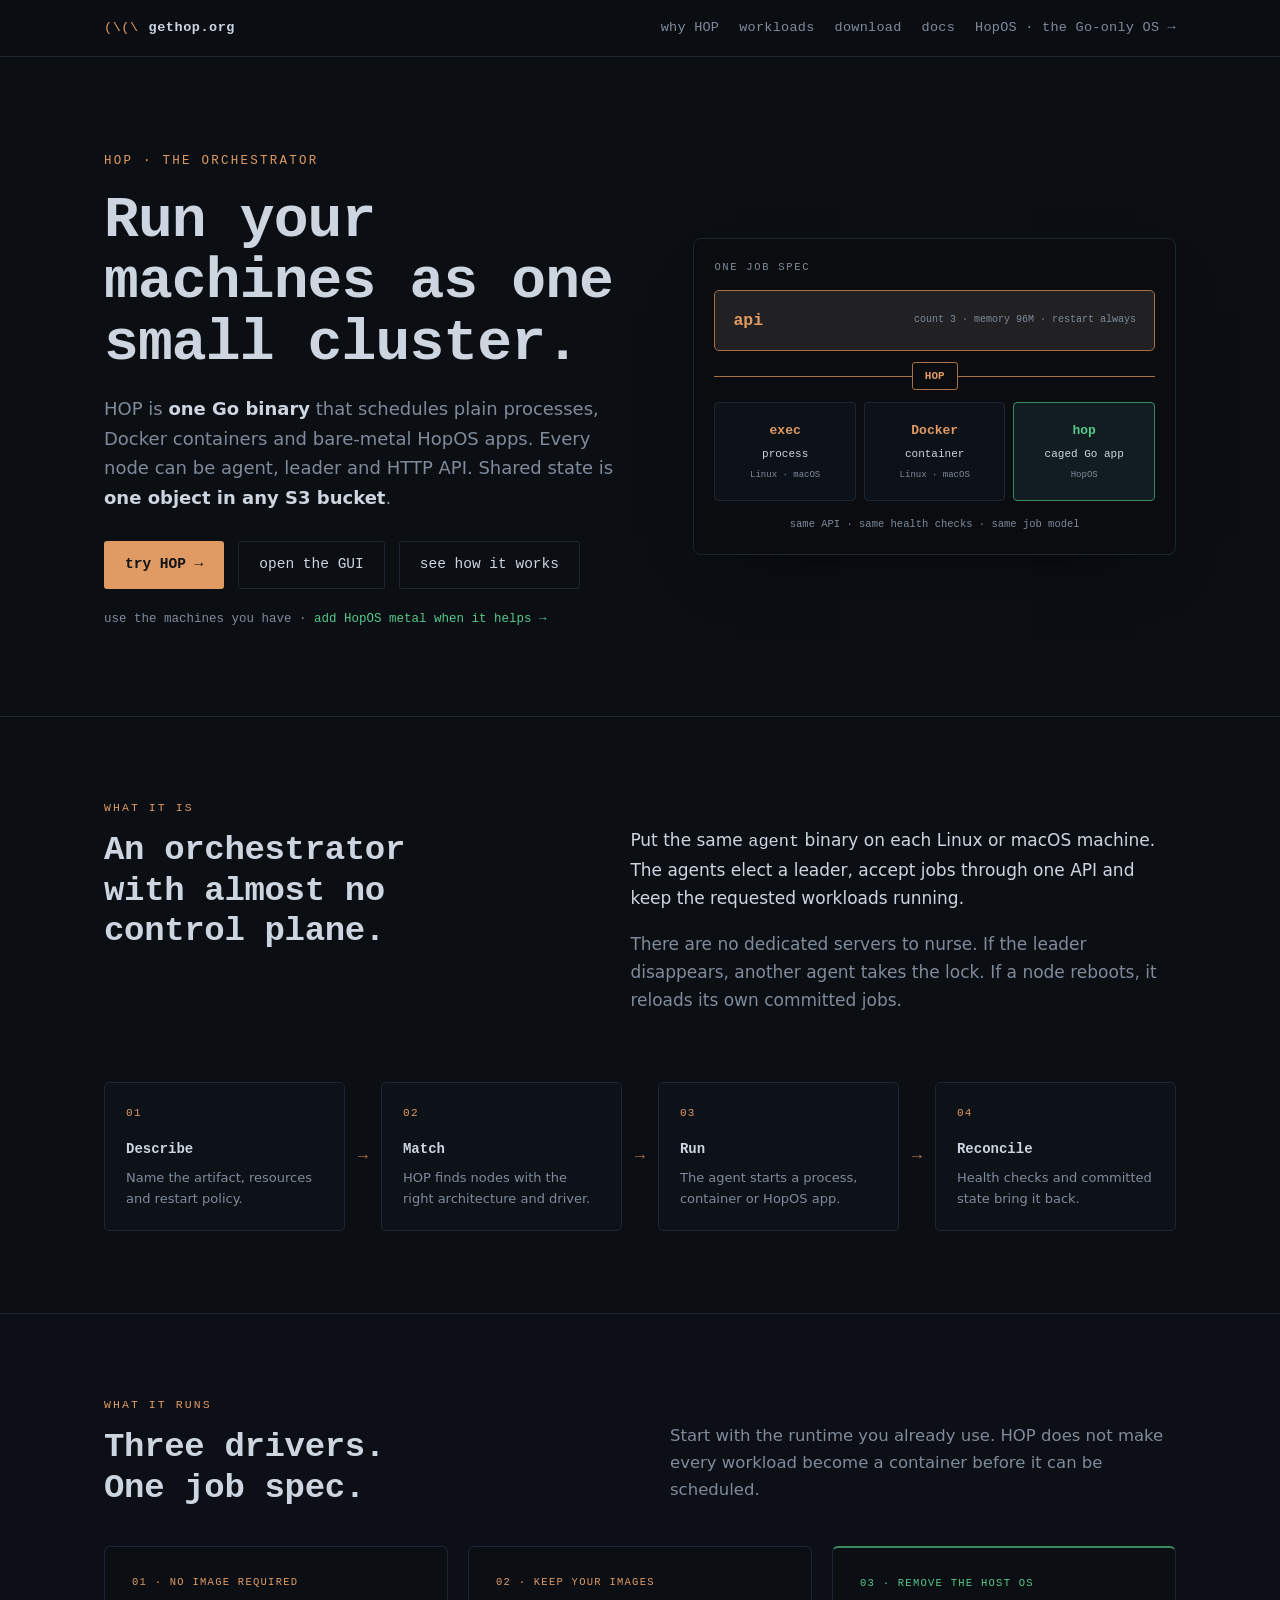
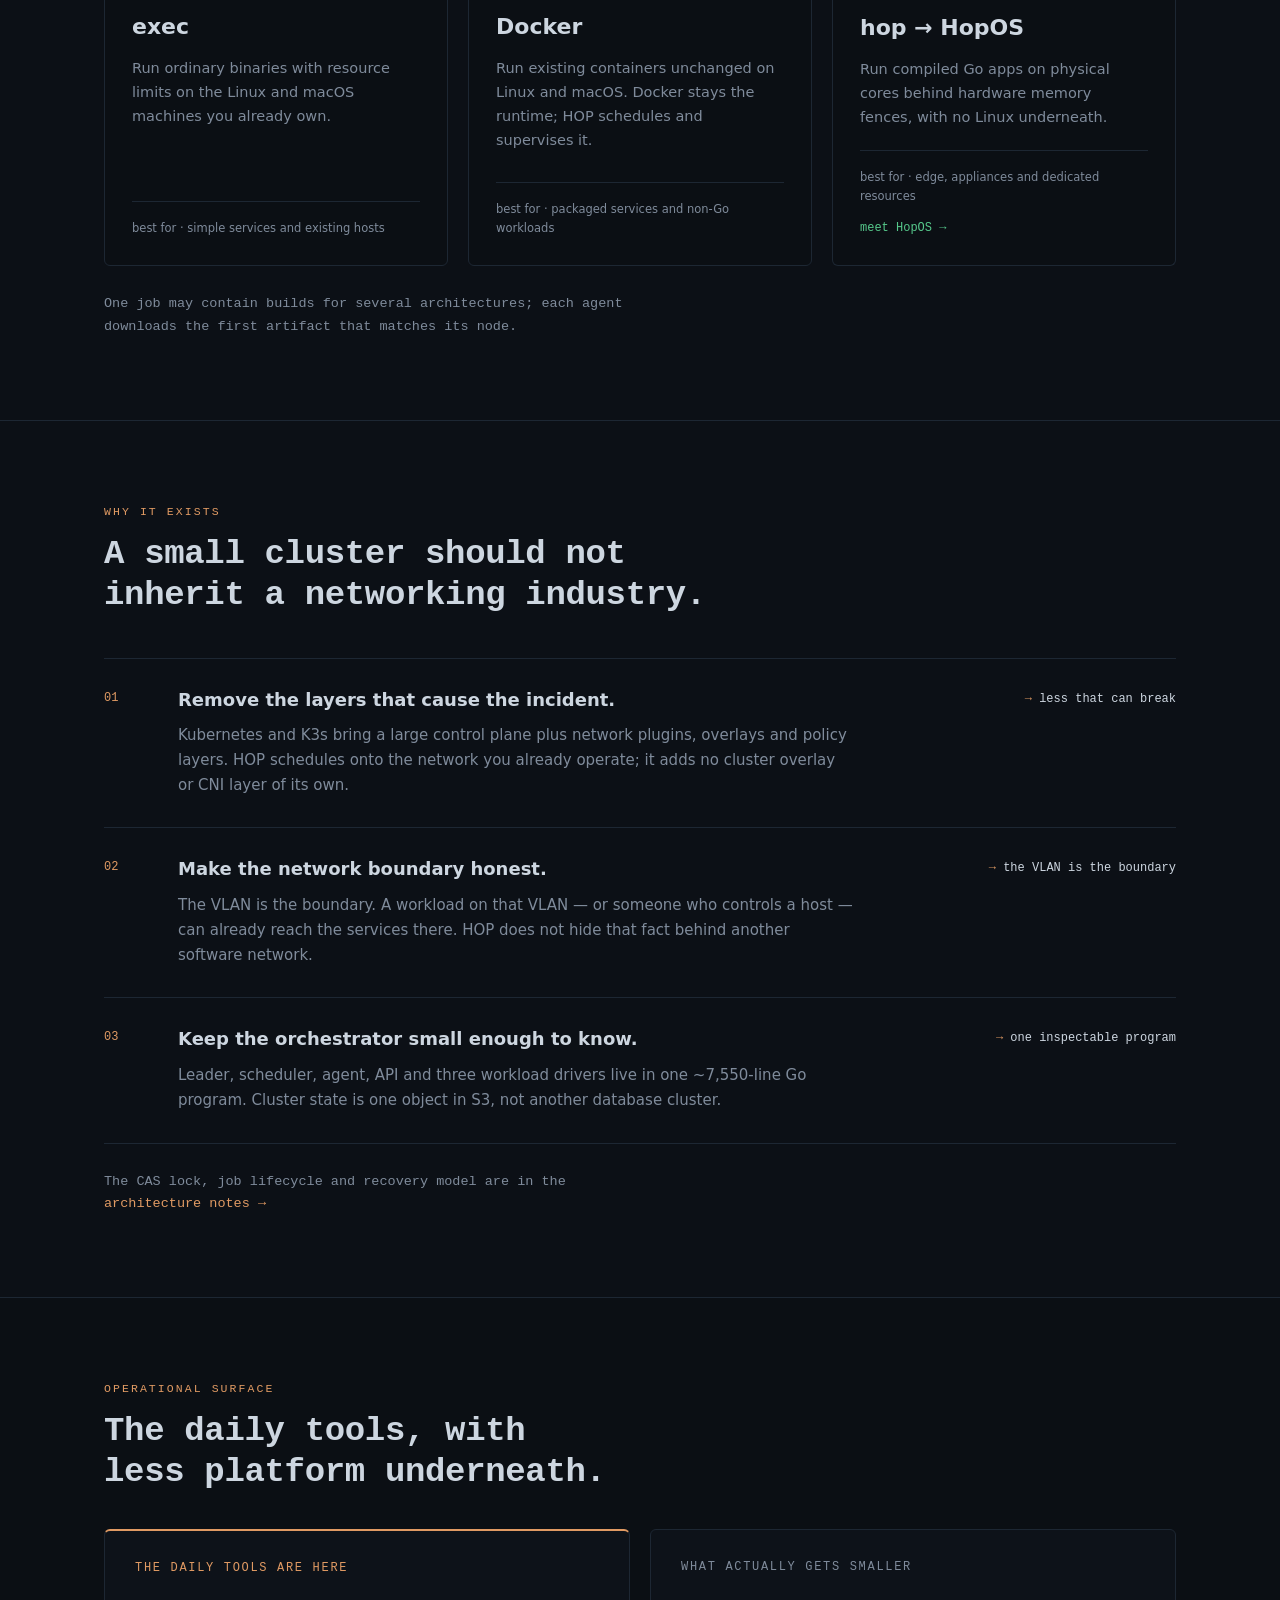
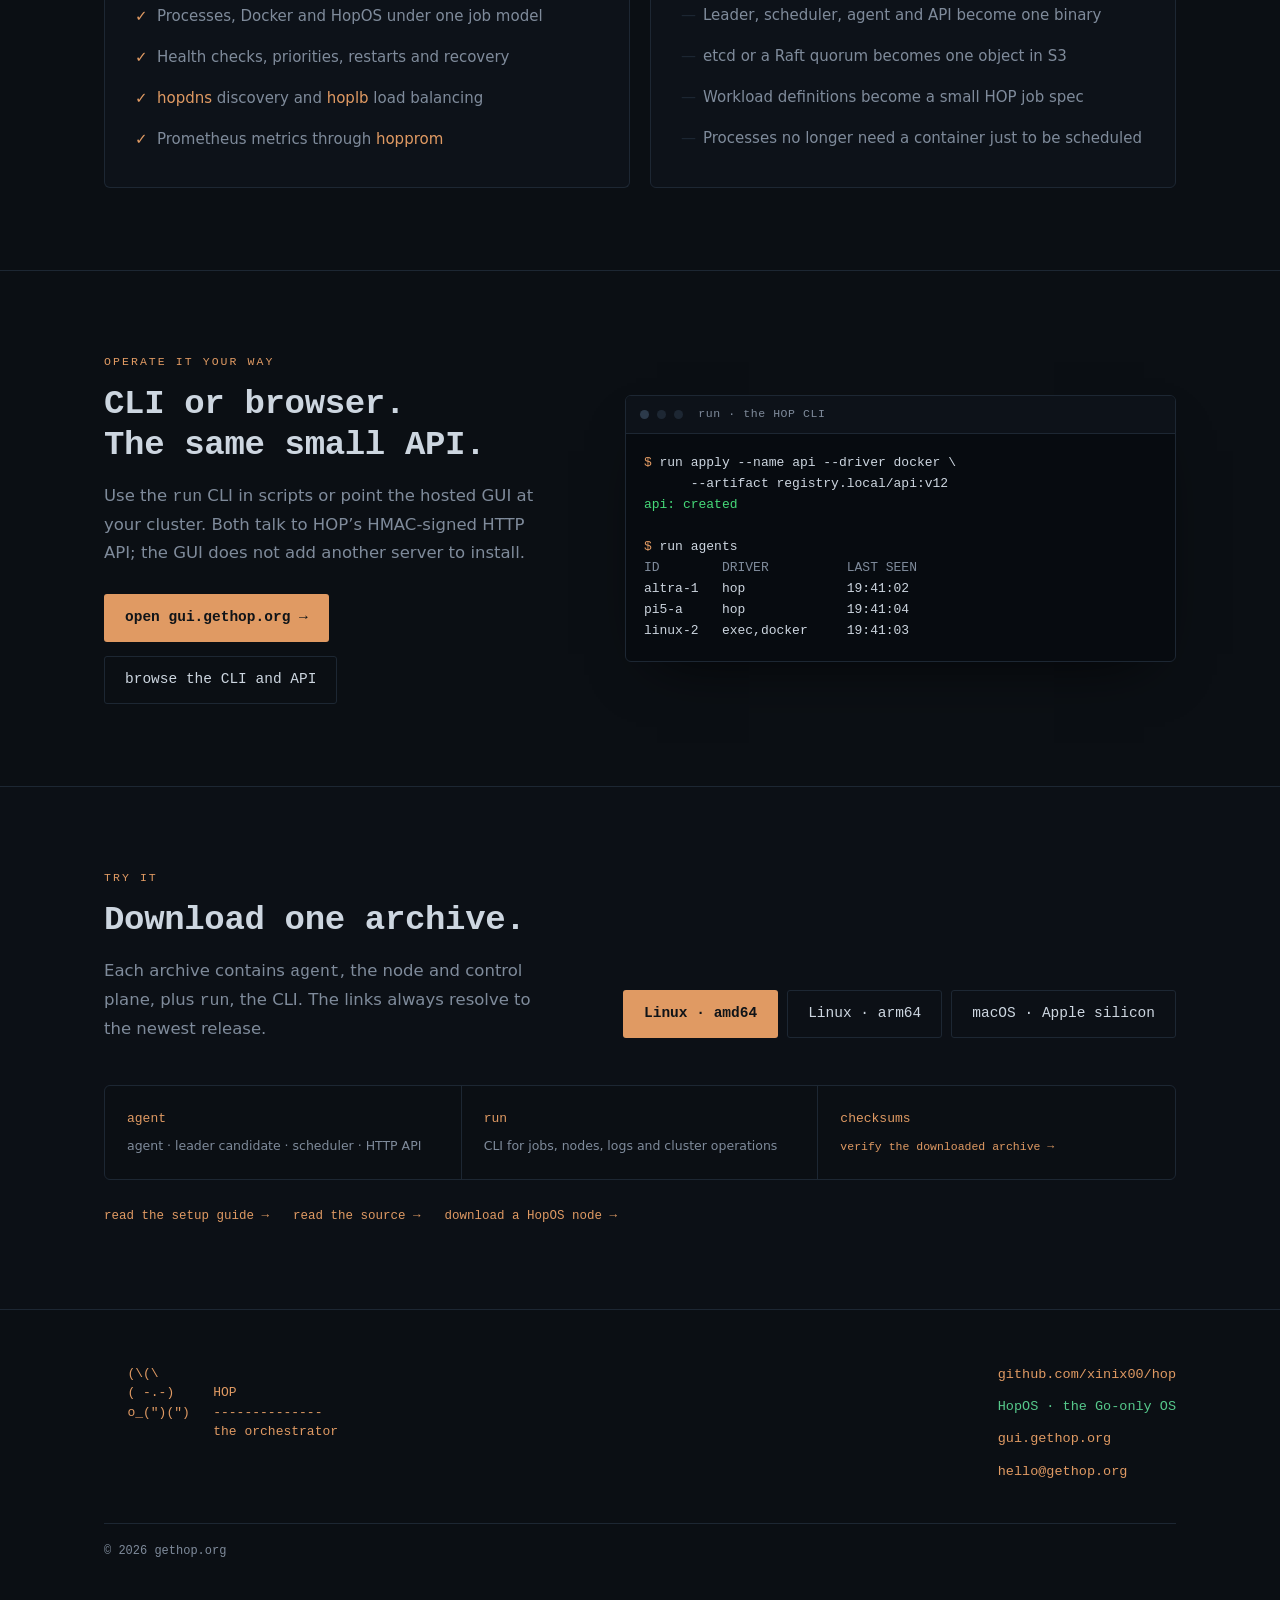
==== commit 25032433: "Minor changes" ====
--- a/hop/index.html
+++ b/hop/index.html
@@ -121,35 +121,35 @@
 
   <section id="different" class="different-section">
     <div class="wrap">
-      <p class="section-kicker">What it does differently</p>
-      <h2>Small by removing roles, not features you need every day.</h2>
+      <p class="section-kicker">Why it exists</p>
+      <h2>A small cluster should not inherit a networking industry.</h2>
       <div class="difference-list">
         <article>
           <span class="difference-no">01</span>
           <div>
-            <h3>Every agent carries the whole control plane.</h3>
-            <p>Leader, scheduler, agent and HTTP API are roles inside the same executable. A small cluster does not need a separate class of control-plane machines.</p>
+            <h3>Remove the layers that cause the incident.</h3>
+            <p>Kubernetes and K3s bring a large control plane plus network plugins, overlays and policy layers. HOP schedules onto the network you already operate; it adds no cluster overlay or CNI layer of its own.</p>
           </div>
-          <p class="difference-result">one thing to deploy</p>
+          <p class="difference-result">less that can break</p>
         </article>
         <article>
           <span class="difference-no">02</span>
           <div>
-            <h3>S3 is the shared memory.</h3>
-            <p>One committed object holds cluster state. Conditional writes provide the leader lock. You bring an S3-compatible bucket instead of operating a database or raft quorum.</p>
+            <h3>Make the network boundary honest.</h3>
+            <p>The VLAN is the boundary. A workload on that VLAN — or someone who controls a host — can already reach the services there. HOP does not hide that fact behind another software network.</p>
           </div>
-          <p class="difference-result">no database servers</p>
+          <p class="difference-result">the VLAN is the boundary</p>
         </article>
         <article>
           <span class="difference-no">03</span>
           <div>
-            <h3>Nodes remember their own work.</h3>
-            <p>After a reboot, an agent reloads its assigned jobs from committed state. Recovery does not wait for someone to recreate the machine by hand.</p>
+            <h3>Keep the orchestrator small enough to know.</h3>
+            <p>Leader, scheduler, agent, API and three workload drivers live in one ~7,550-line Go program. Cluster state is one object in S3, not another database cluster.</p>
           </div>
-          <p class="difference-result">replaceable nodes</p>
-        </article>
-      </div>
-      <p class="deep-link">Want the CAS lock, job lifecycle and API details? <a href="/hop/docs/#architecture">Read the architecture notes →</a></p>
+          <p class="difference-result">one inspectable program</p>
+        </article>
+      </div>
+      <p class="deep-link">The CAS lock, job lifecycle and recovery model are in the <a href="/hop/docs/#architecture">architecture notes →</a></p>
     </div>
   </section>
 
@@ -180,33 +180,6 @@
     </div>
   </section>
 
-  <section id="proof" class="proof-section">
-    <div class="wrap">
-      <p class="section-kicker">Evidence, not machinery</p>
-      <h2>Small enough to inspect. Used for real work.</h2>
-      <div class="evidence-grid">
-        <article>
-          <strong>~7,550 lines</strong>
-          <h3>for agent, API, leader and all three drivers</h3>
-          <p>The CLI adds ~950 lines. HOP’s <code>go.mod</code> lists three modules and zero third-party modules.</p>
-          <a href="https://github.com/xinix00/hop">read the complete source →</a>
-        </article>
-        <article>
-          <strong>17.4 seconds</strong>
-          <h3>from power cut to 126 restored jobs</h3>
-          <p>Measured with HOP and HopOS on the 128-core Ampere Altra. No jobs were resubmitted.</p>
-          <a href="/hopos/">see the HopOS node →</a>
-        </article>
-        <article>
-          <strong>one object</strong>
-          <h3>is the complete cluster database</h3>
-          <p>Cluster state and leader election use ordinary S3-compatible storage and conditional writes.</p>
-          <a href="/hop/docs/#architecture">read how state works →</a>
-        </article>
-      </div>
-    </div>
-  </section>
-
   <section id="operate">
     <div class="wrap operate-grid">
       <div>
--- a/style.css
+++ b/style.css
@@ -417,9 +417,7 @@
   @media (prefers-reduced-motion: reduce) { .md .state .cur { animation: none; } }
 
 /* ── HopOS overview ───────────────────────────────────────
-   The public page stays deliberately shorter than the docs: explain the
-   product first, show evidence second, and leave implementation detail one
-   click away. */
+   The public page stays deliberately shorter than the docs. */
 .hopos-overview .wrap { max-width: 1120px; }
 .hopos-overview section { padding: 82px 0; }
 .hopos-overview h2 { font-size: clamp(24px, 3vw, 34px); line-height: 1.2; max-width: 18em; }
@@ -498,7 +496,7 @@
 .flow p { margin: 7px 0 0; color: var(--muted); font-size: 13px; line-height: 1.55; }
 .flow i { color: var(--acc-dim); font-family: var(--mono); font-style: normal; }
 
-.different-section, .proof-section, .download-section {
+.different-section, .download-section {
   background: color-mix(in srgb, var(--panel-2) 48%, var(--bg));
 }
 .difference-list { margin-top: 42px; border-top: 1px solid var(--line); }
@@ -518,6 +516,37 @@
 .deep-link { margin: 27px 0 0; color: var(--muted); font-size: 13.5px; font-family: var(--mono); }
 .deep-link a { white-space: nowrap; }
 
+.architecture-details {
+  margin-top: 32px; border: 1px solid var(--line); border-radius: 6px;
+  background: var(--bg); scroll-margin-top: 84px;
+}
+.architecture-details summary {
+  position: relative; display: flex; justify-content: space-between; align-items: center;
+  gap: 24px; padding: 20px 23px 20px 50px; list-style: none;
+  cursor: pointer; font-family: var(--mono); color: var(--text); font-size: 13px;
+}
+.architecture-details summary::-webkit-details-marker { display: none; }
+.architecture-details summary::before {
+  content: "+"; position: absolute; left: 22px; color: var(--acc); font-size: 17px;
+}
+.architecture-details[open] summary::before { content: "−"; }
+.architecture-details summary span { color: var(--muted); font-size: 11.5px; }
+.architecture-body { padding: 27px 23px 23px; border-top: 1px solid var(--line); }
+.architecture-lede { max-width: 54em; margin: 0 0 28px; color: var(--text); font-size: 15.5px; line-height: 1.7; }
+.architecture-copy { display: grid; grid-template-columns: 1fr 1fr; gap: 28px 42px; }
+.architecture-copy article { min-width: 0; }
+.architecture-copy h3 { margin: 0 0 9px; color: var(--text); font-size: 14px; }
+.architecture-copy p { margin: 0; color: var(--muted); font-size: 13.5px; line-height: 1.65; }
+.architecture-table-wrap { overflow-x: auto; margin-top: 30px; border: 1px solid var(--line); border-radius: 5px; }
+.architecture-table-wrap table { width: 100%; min-width: 580px; border-collapse: collapse; font-size: 13px; }
+.architecture-table-wrap th, .architecture-table-wrap td { padding: 11px 14px; border-bottom: 1px solid var(--line); text-align: left; }
+.architecture-table-wrap tr:last-child th, .architecture-table-wrap tr:last-child td { border-bottom: 0; }
+.architecture-table-wrap thead th { background: var(--panel-2); color: var(--text); font-family: var(--mono); font-size: 11.5px; }
+.architecture-table-wrap tbody th { color: var(--muted); font-family: var(--mono); font-size: 11.5px; font-weight: 500; }
+.architecture-table-wrap td { color: var(--text); }
+.architecture-note { max-width: none; margin: 24px 0 0; color: var(--muted); font-size: 13.5px; line-height: 1.65; }
+.architecture-doc-link { margin: 13px 0 0; font-family: var(--mono); font-size: 12px; }
+
 .fit-grid { display: grid; grid-template-columns: 1fr 1fr; gap: 20px; margin-top: 36px; }
 .fit-card { padding: 28px 30px; border: 1px solid var(--line); border-radius: 6px; background: var(--panel-2); }
 .fit-card.fit-yes { border-top: 2px solid var(--acc); }
@@ -531,13 +560,6 @@
 .fit-card li::before { content: "—"; position: absolute; left: 0; color: var(--line); }
 .fit-yes li::before { content: "✓"; color: var(--acc); }
 .fit-together { margin-top: 20px; }
-
-.evidence-grid { display: grid; grid-template-columns: repeat(3, 1fr); gap: 20px; margin-top: 38px; }
-.evidence-grid article { display: flex; flex-direction: column; min-height: 300px; padding: 27px; border: 1px solid var(--line); border-radius: 6px; background: var(--bg); }
-.evidence-grid article > strong { font-family: var(--mono); font-size: 22px; color: var(--acc); }
-.evidence-grid h3 { margin: 8px 0 16px; font-size: 15px; line-height: 1.5; color: var(--text); }
-.evidence-grid p { margin: 0 0 22px; color: var(--muted); font-size: 14px; line-height: 1.65; }
-.evidence-grid a { margin-top: auto; font-family: var(--mono); font-size: 12px; }
 
 .apps-intro {
   display: grid; grid-template-columns: 1fr 1fr; gap: 60px;
@@ -608,8 +630,7 @@
   .flow i { display: none; }
   .difference-list article { grid-template-columns: 38px 1fr; }
   .difference-result { grid-column: 2; margin-top: -12px; text-align: left; }
-  .evidence-grid { grid-template-columns: 1fr; }
-  .evidence-grid article { min-height: 0; }
+  .architecture-copy { grid-template-columns: 1fr; }
   .app-shelf { grid-template-columns: 1fr 1fr; }
   .apps-section .hopos-app-shelf { grid-template-columns: 1fr 1fr; }
   .hopos-app-shelf div:last-child { grid-column: 1 / -1; }
@@ -653,6 +674,7 @@
   .project-card { min-height: 0; }
   .project-card .btn { margin-top: 4px; }
   .image-links div { grid-template-columns: 1fr auto auto; }
+  .architecture-details summary span { display: none; }
 }
 
 /* ── HOP overview ───────────────────────────────────────── */
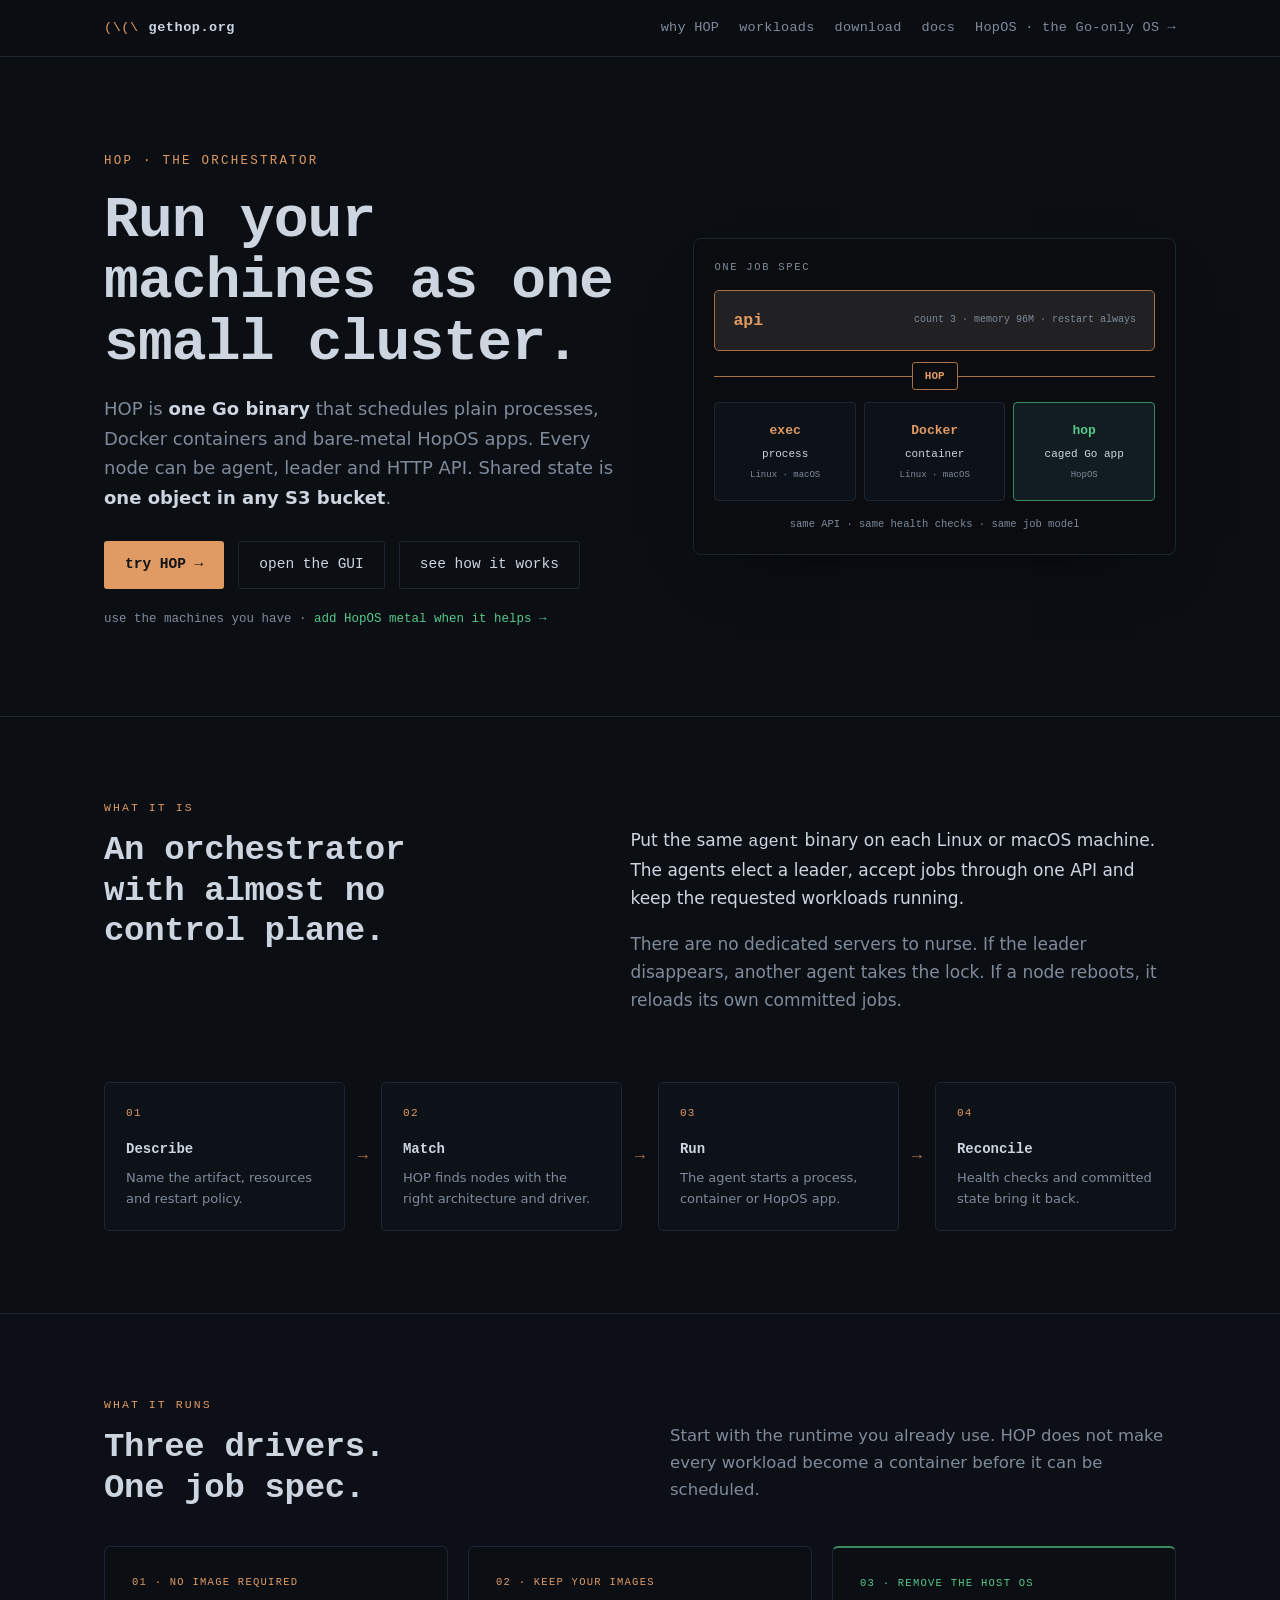
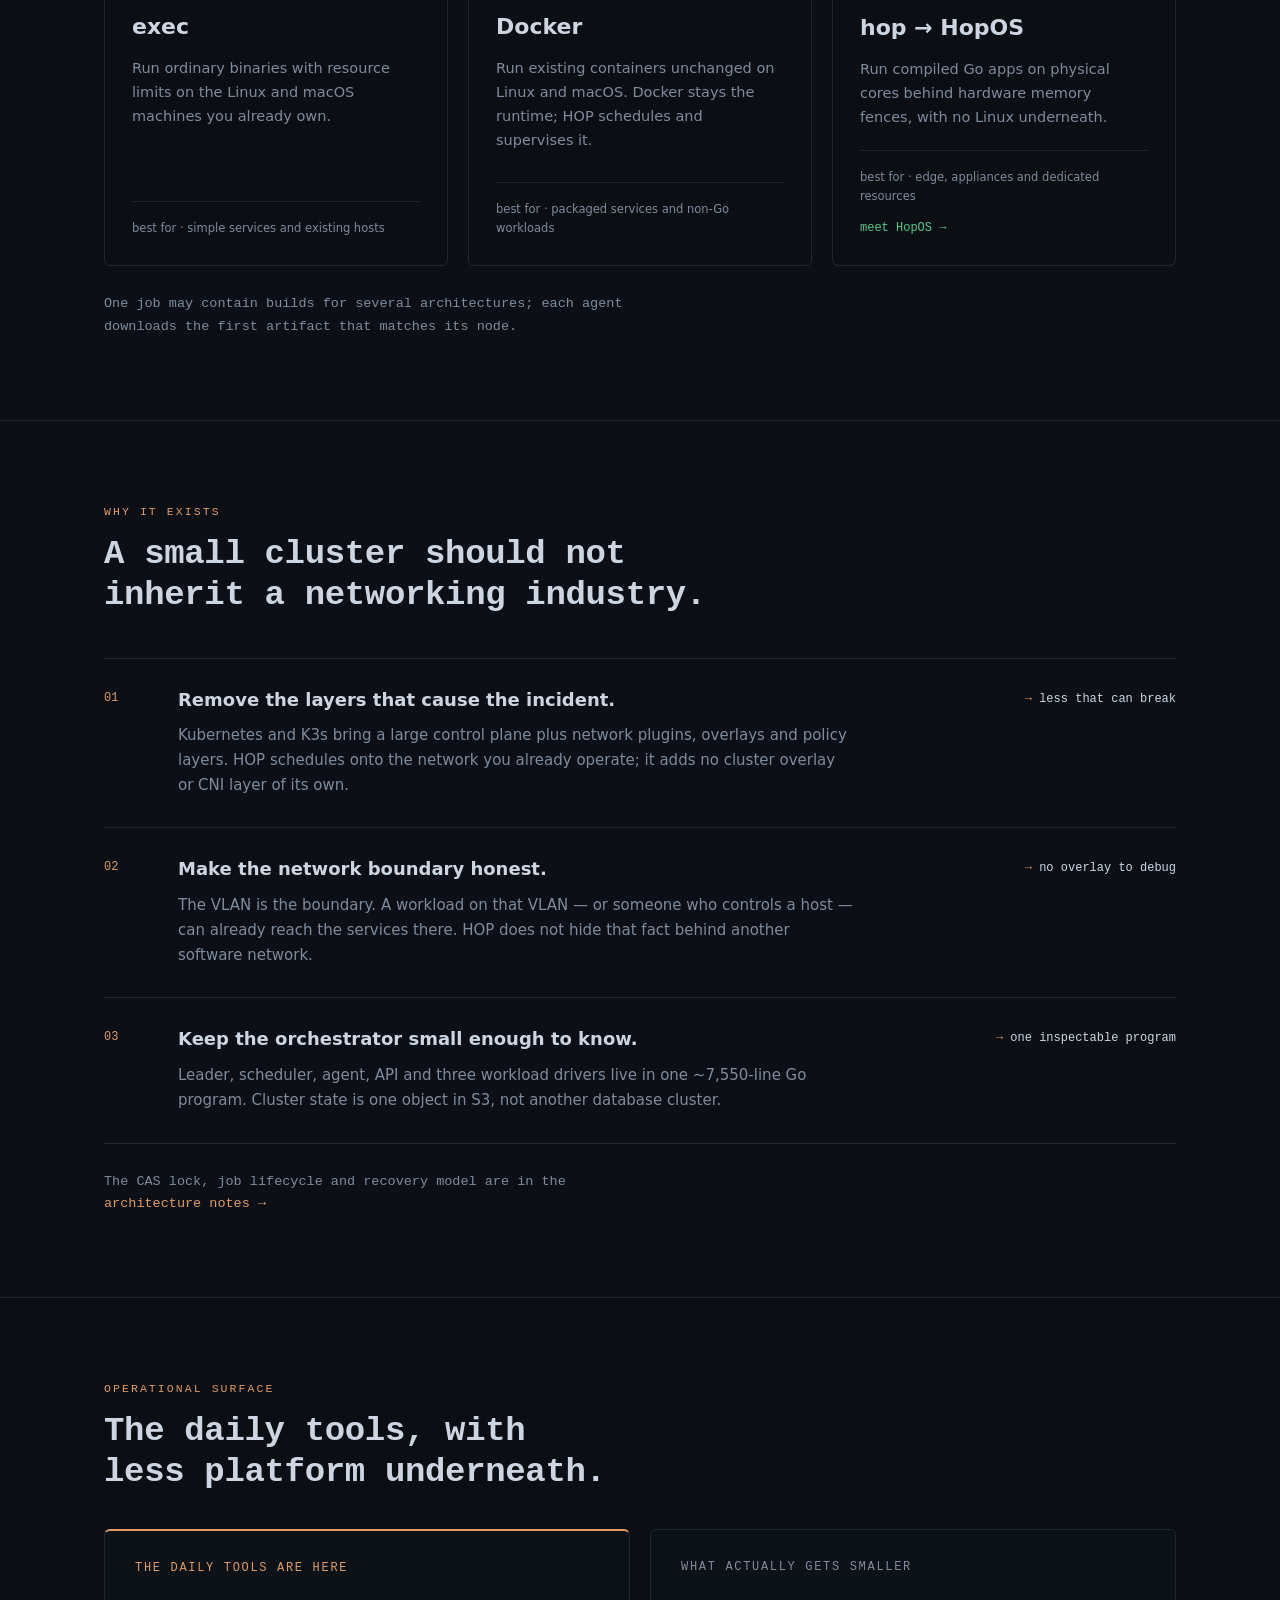
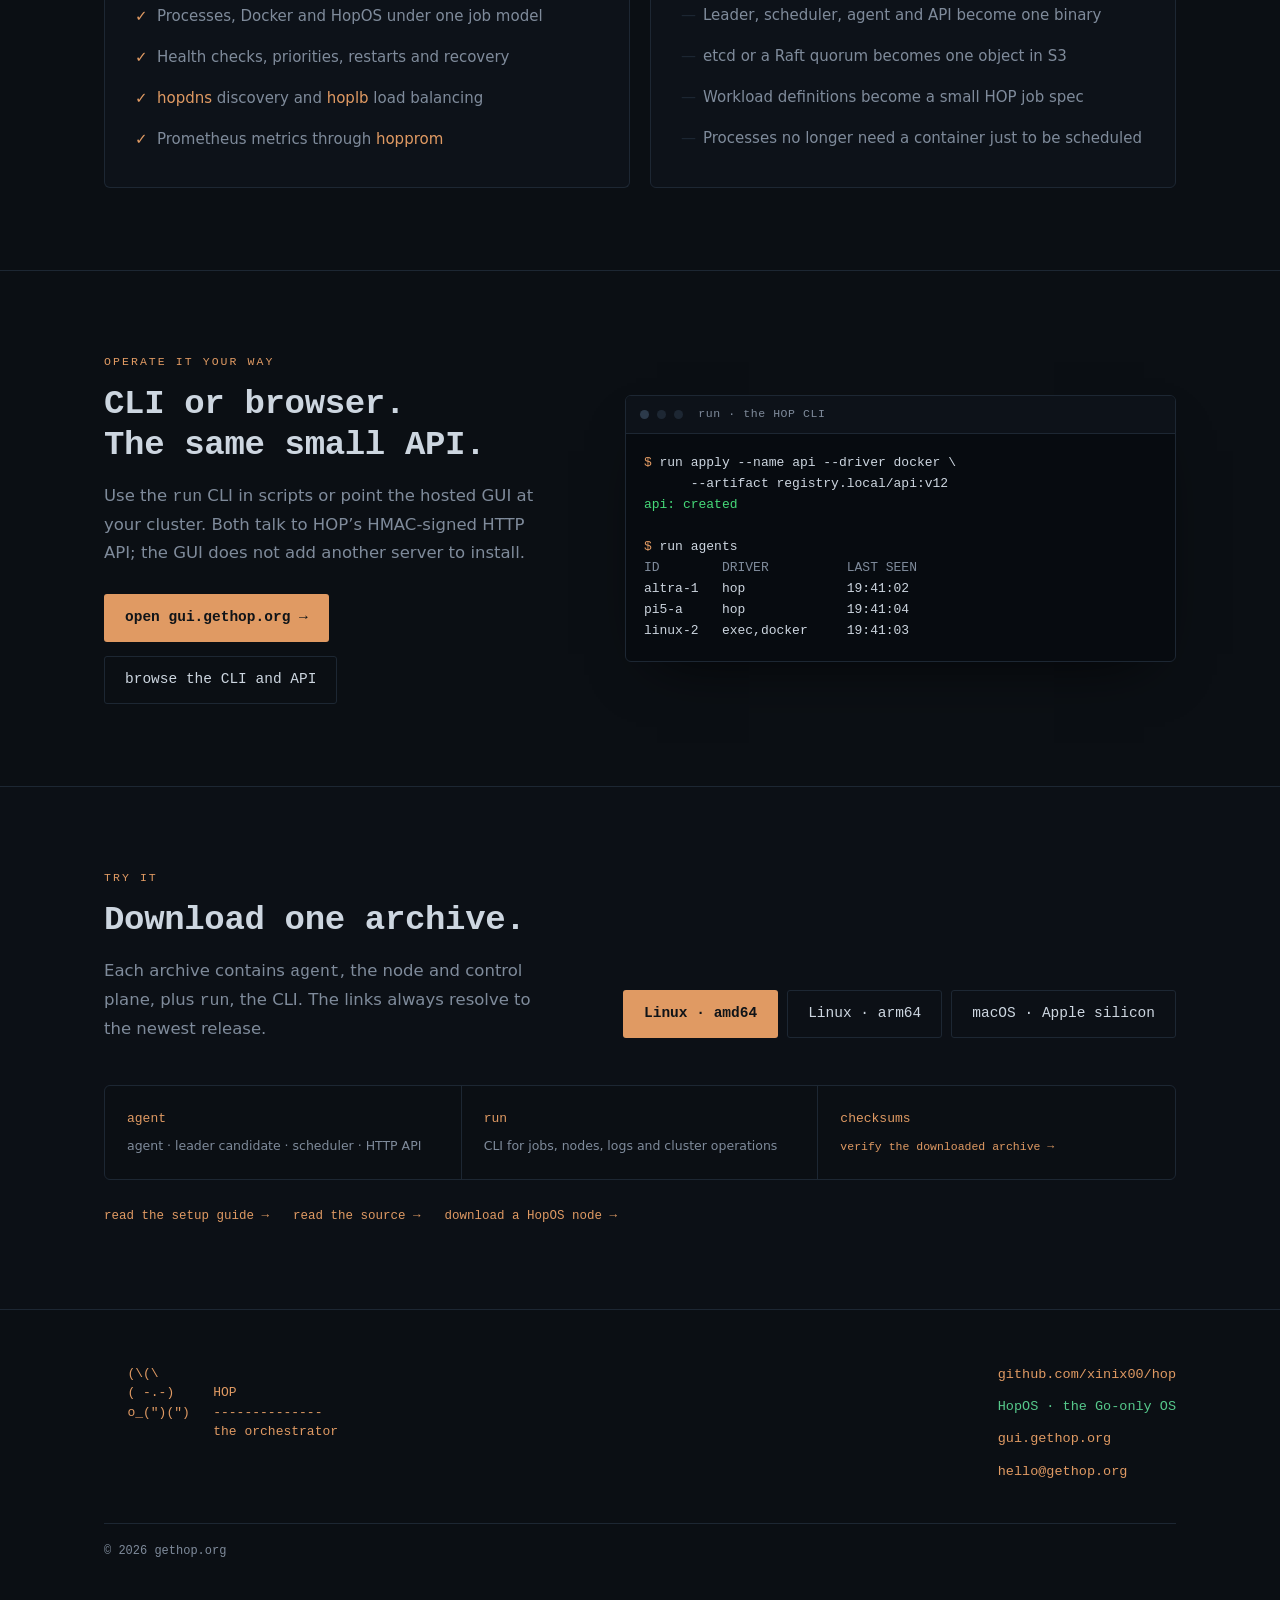
==== commit 423e58d5: "Last fix" ====
--- a/hop/index.html
+++ b/hop/index.html
@@ -138,7 +138,7 @@
             <h3>Make the network boundary honest.</h3>
             <p>The VLAN is the boundary. A workload on that VLAN — or someone who controls a host — can already reach the services there. HOP does not hide that fact behind another software network.</p>
           </div>
-          <p class="difference-result">the VLAN is the boundary</p>
+          <p class="difference-result">no overlay to debug</p>
         </article>
         <article>
           <span class="difference-no">03</span>
--- a/style.css
+++ b/style.css
@@ -559,7 +559,39 @@
 .fit-card li { position: relative; padding: 8px 0 8px 22px; color: var(--muted); font-size: 15px; }
 .fit-card li::before { content: "—"; position: absolute; left: 0; color: var(--line); }
 .fit-yes li::before { content: "✓"; color: var(--acc); }
-.fit-together { margin-top: 20px; }
+
+.use-modes {
+  display: grid; grid-template-columns: minmax(0, 1fr) 48px minmax(0, 1fr);
+  align-items: stretch; gap: 0; margin-top: 40px;
+}
+.use-modes article {
+  display: flex; flex-direction: column; min-width: 0; padding: 31px;
+  border: 1px solid var(--line); border-radius: 6px; background: var(--panel-2);
+}
+.use-label {
+  margin: 0 0 15px; color: var(--acc); font-family: var(--mono);
+  font-size: 10.5px; letter-spacing: .16em; text-transform: uppercase;
+}
+.use-modes h3 { margin: 0 0 14px; color: var(--text); font-size: 18px; line-height: 1.45; }
+.use-modes article > p:not(.use-label) { margin: 0; color: var(--muted); font-size: 14.5px; line-height: 1.7; }
+.use-modes article > small { margin-top: 14px; color: var(--muted); font-family: var(--mono); font-size: 10.5px; }
+.use-or {
+  z-index: 1; align-self: center; justify-self: center; display: grid; place-items: center;
+  width: 38px; height: 38px; margin: 0 -1px; border: 1px solid var(--line);
+  border-radius: 50%; background: var(--bg); color: var(--muted);
+  font-family: var(--mono); font-size: 10px; text-transform: uppercase;
+}
+.use-flow {
+  display: grid; grid-template-columns: 1fr auto 1fr auto 1fr;
+  align-items: center; gap: 8px; margin-top: auto; padding-top: 29px;
+}
+.use-flow span, .use-flow b {
+  min-width: 0; padding: 10px 7px; border: 1px solid var(--line); border-radius: 3px;
+  color: var(--muted); font-family: var(--mono); font-size: 10.5px; font-weight: 500;
+  text-align: center;
+}
+.use-flow b { border-color: var(--acc-dim); color: var(--acc); background: color-mix(in srgb, var(--acc) 6%, var(--panel)); }
+.use-flow i { color: var(--acc); font-family: var(--mono); font-size: 11px; font-style: normal; }
 
 .apps-intro {
   display: grid; grid-template-columns: 1fr 1fr; gap: 60px;
@@ -631,6 +663,8 @@
   .difference-list article { grid-template-columns: 38px 1fr; }
   .difference-result { grid-column: 2; margin-top: -12px; text-align: left; }
   .architecture-copy { grid-template-columns: 1fr; }
+  .use-modes { grid-template-columns: 1fr; gap: 0; }
+  .use-or { margin: -1px 0; }
   .app-shelf { grid-template-columns: 1fr 1fr; }
   .apps-section .hopos-app-shelf { grid-template-columns: 1fr 1fr; }
   .hopos-app-shelf div:last-child { grid-column: 1 / -1; }
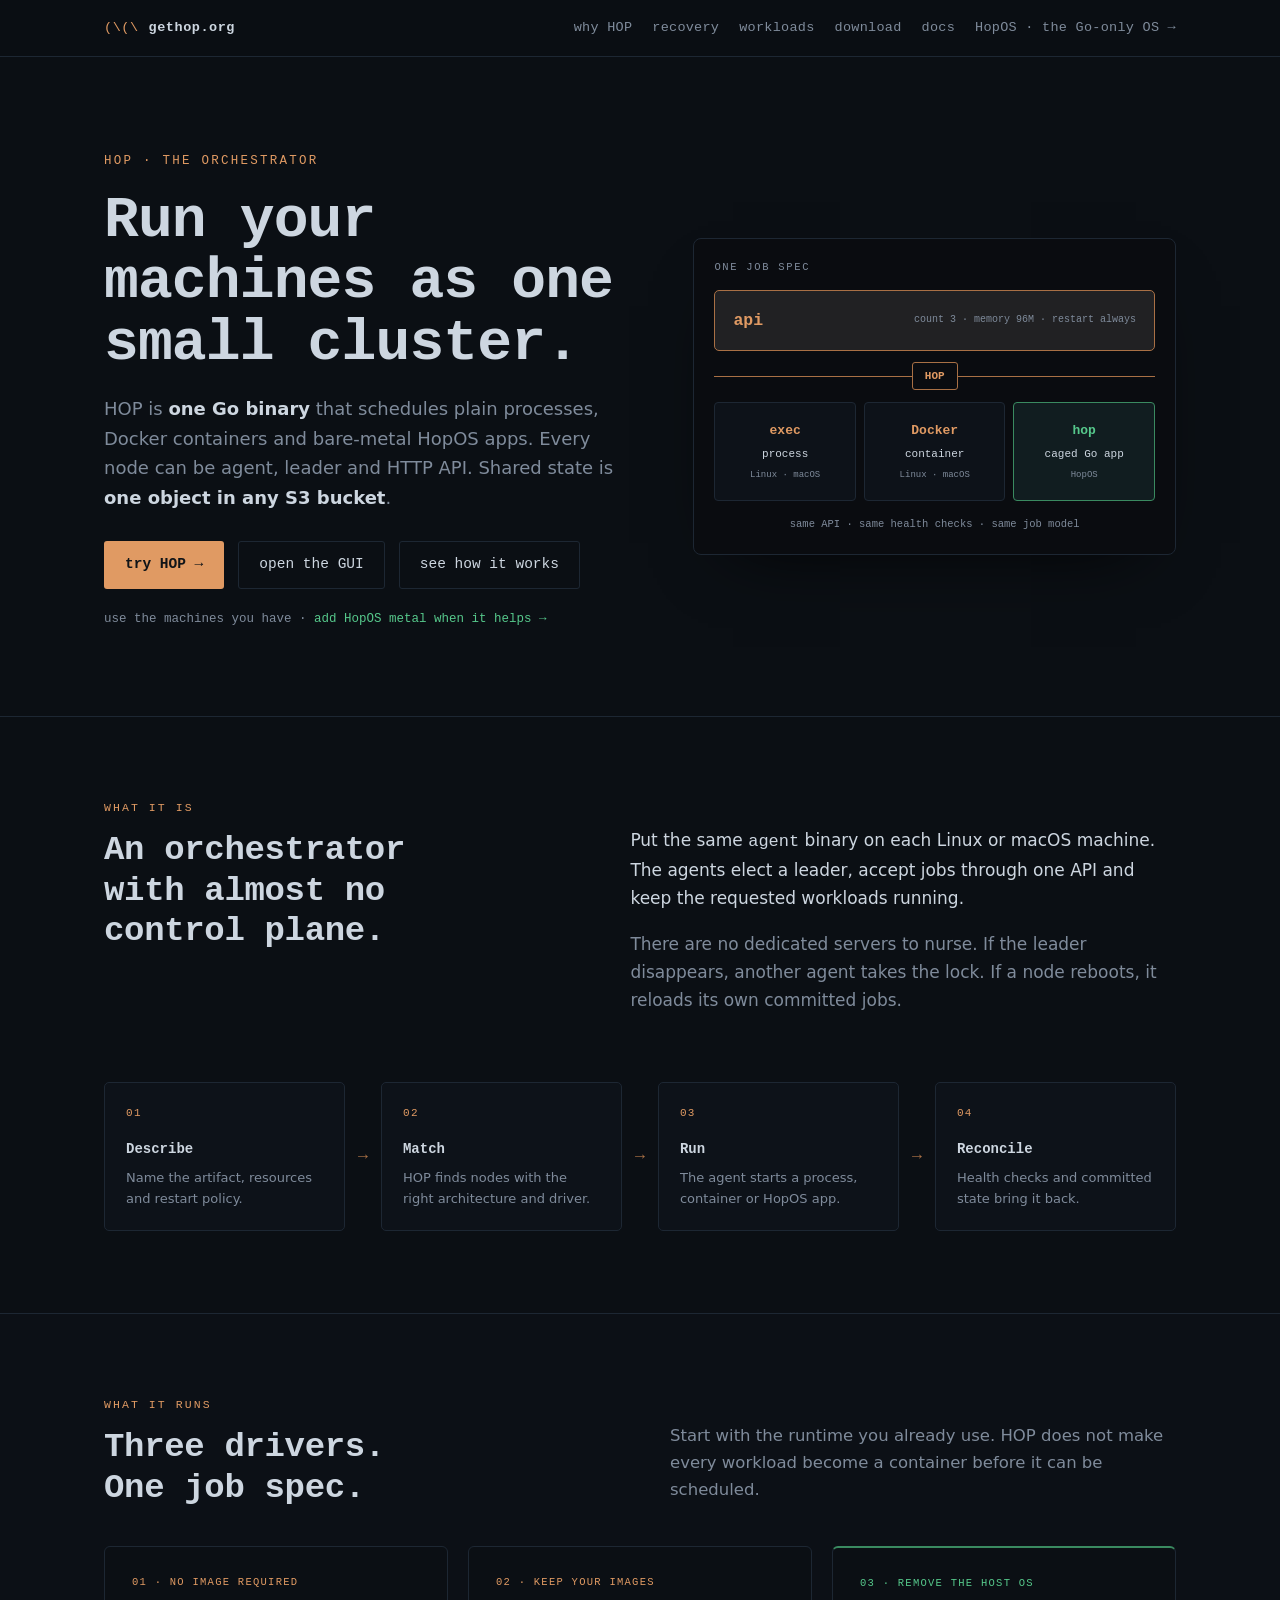
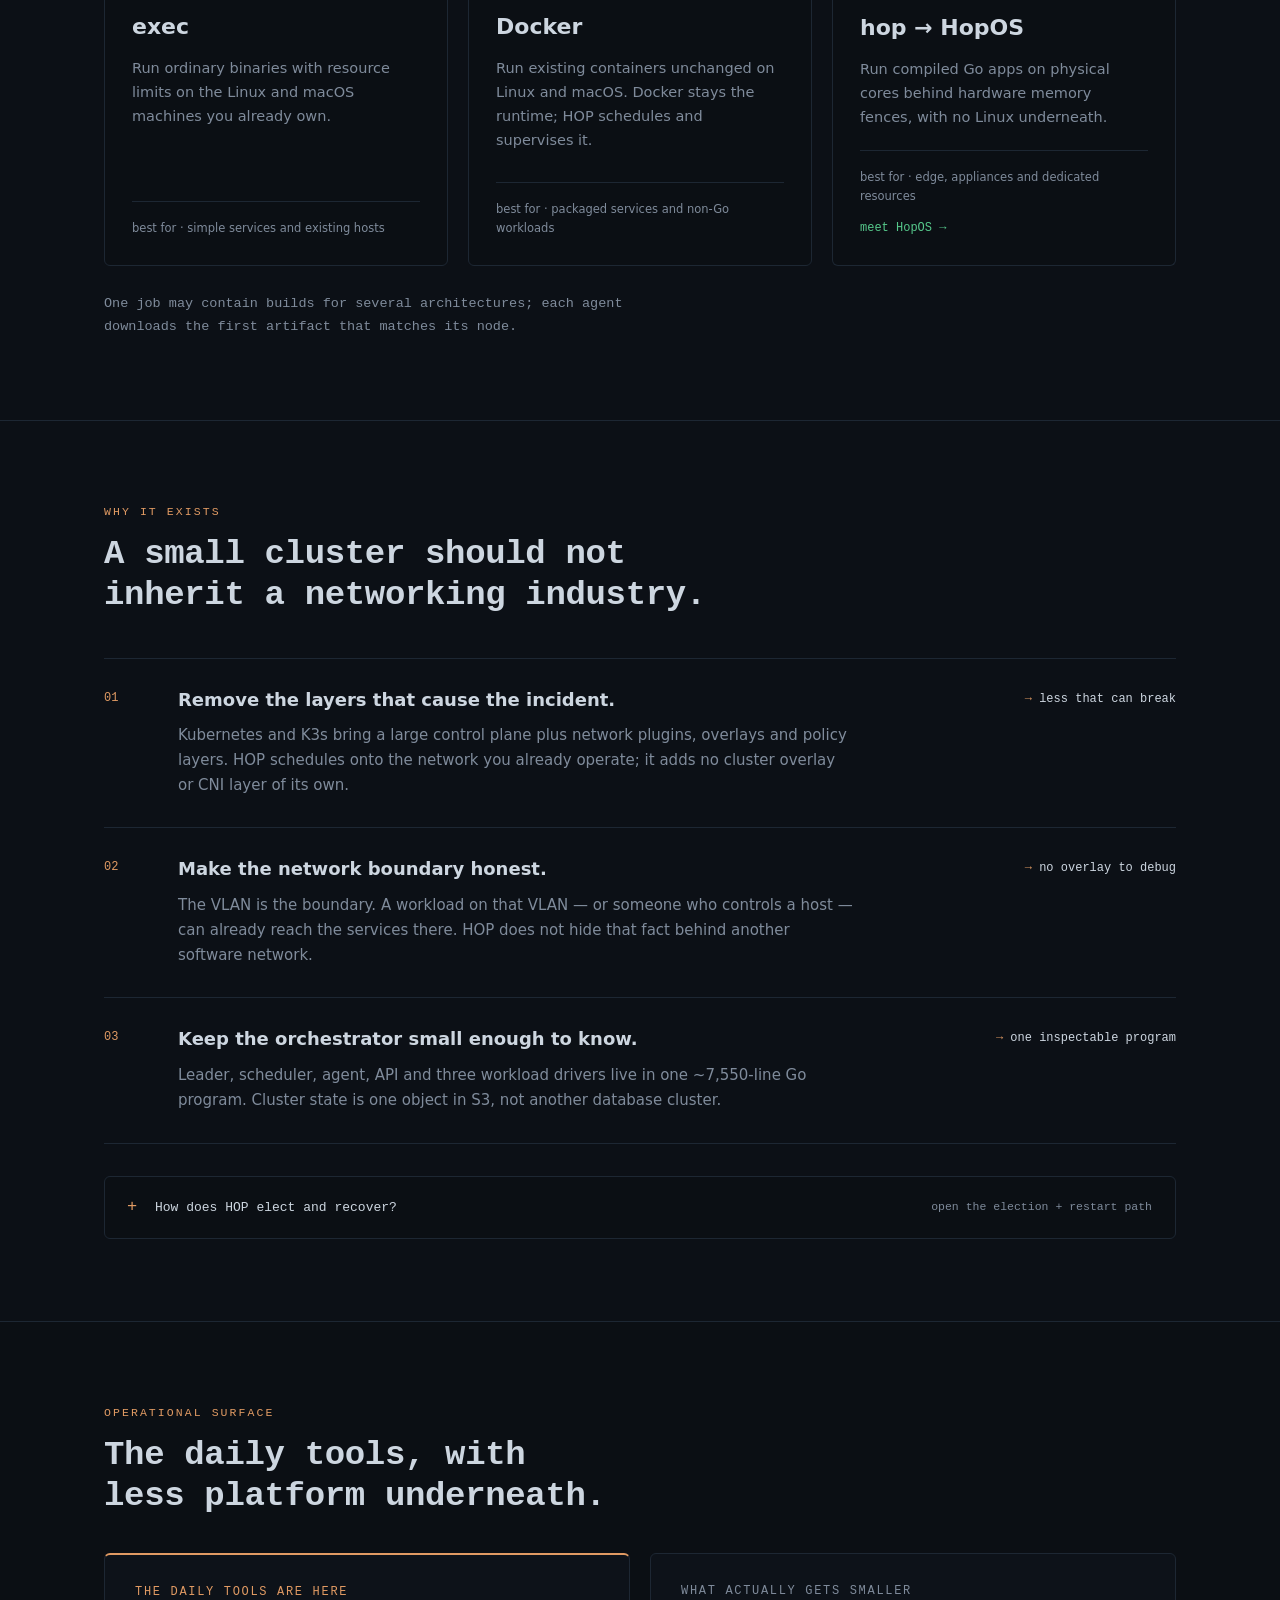
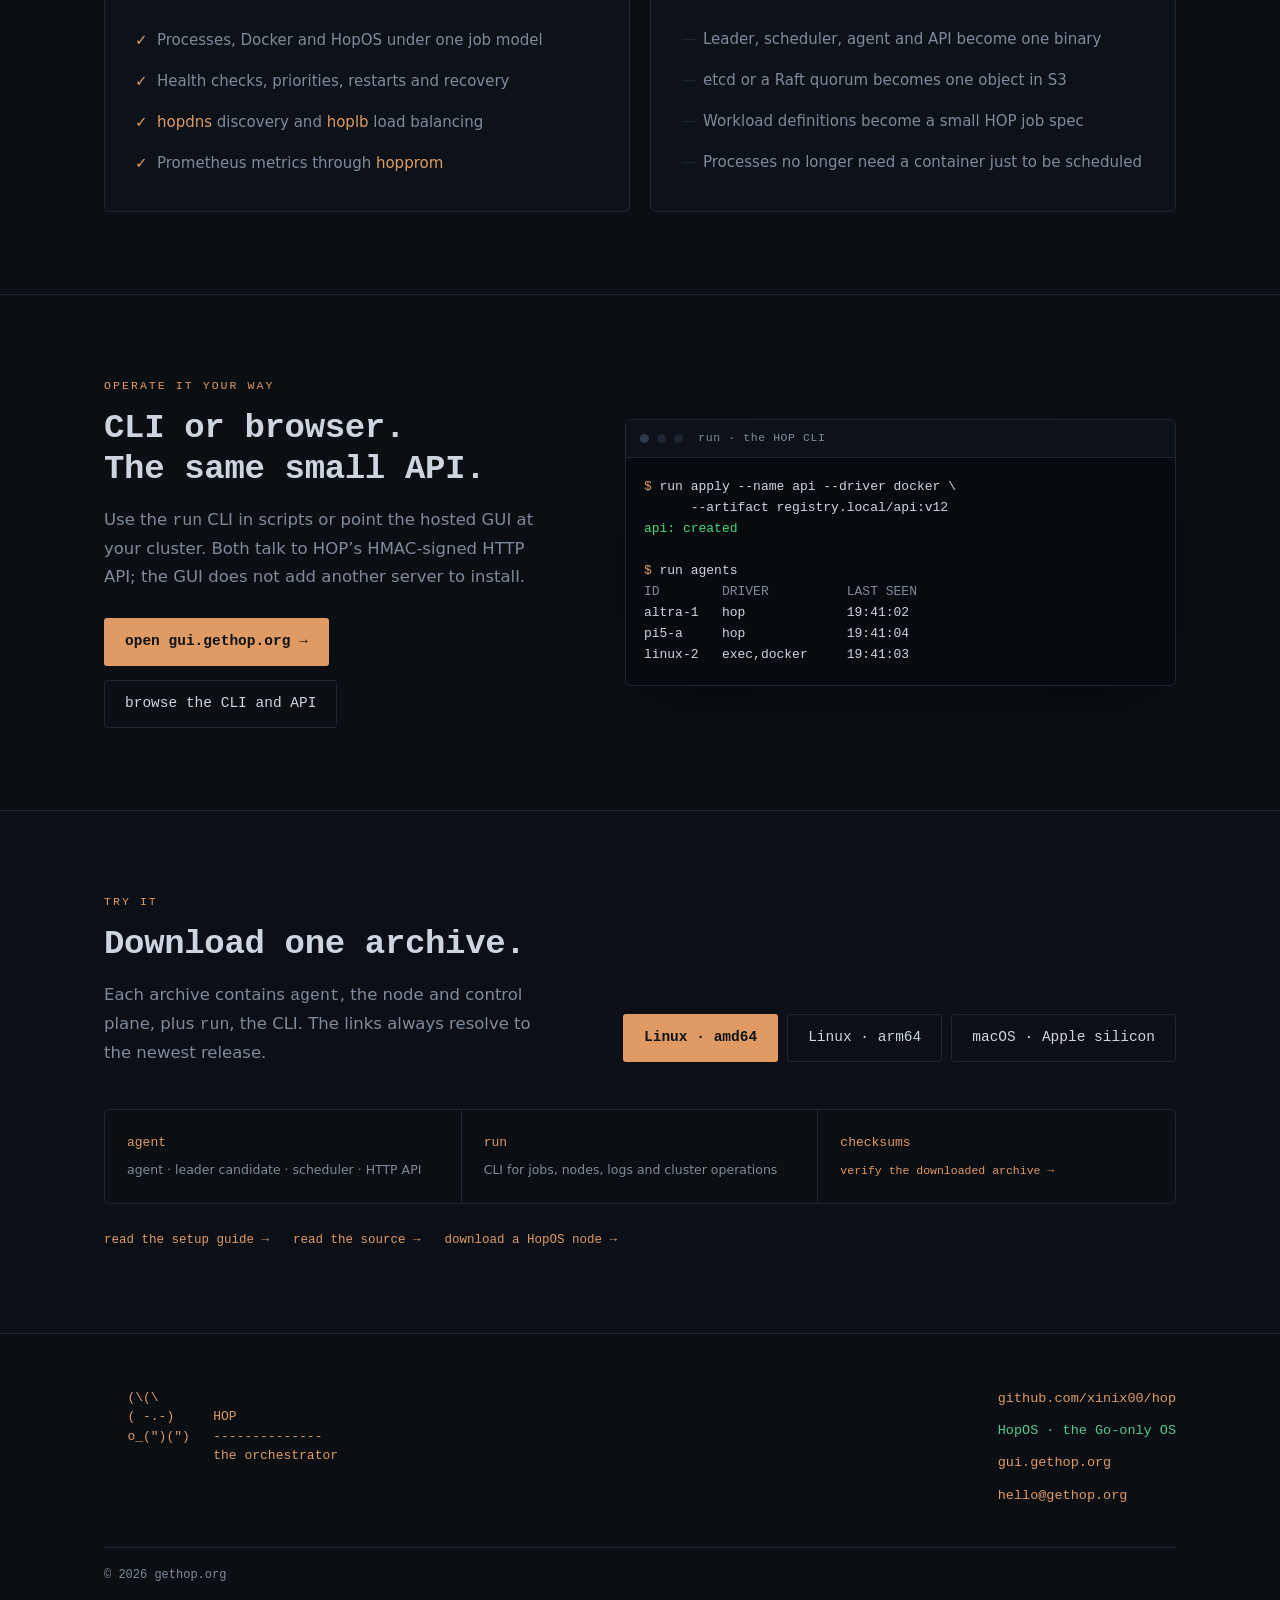
==== commit 41911ff9: "Last fixes" ====
--- a/hop/index.html
+++ b/hop/index.html
@@ -21,6 +21,7 @@
     <label for="menu" class="menu-btn" aria-label="menu">≡</label>
     <div class="topnav">
       <a href="#different">why HOP</a>
+      <a href="#recovery">recovery</a>
       <a href="#workloads">workloads</a>
       <a href="#download">download</a>
       <a href="/hop/docs/">docs</a>
@@ -149,7 +150,46 @@
           <p class="difference-result">one inspectable program</p>
         </article>
       </div>
-      <p class="deep-link">The CAS lock, job lifecycle and recovery model are in the <a href="/hop/docs/#architecture">architecture notes →</a></p>
+
+      <details id="recovery" class="architecture-details recovery-details">
+        <summary>How does HOP elect and recover? <span>open the election + restart path</span></summary>
+        <div class="architecture-body">
+          <p class="architecture-lede">Every agent is already a leader candidate. Election is one small lease; recovery is reading the desired state and starting only what is missing.</p>
+
+          <div class="recovery-flow" aria-label="A free or expired lease gets one conditional-write winner, which becomes leader and restores the desired state">
+            <span>free / expired lease</span><i>→</i><span>conditional write</span><i>→</i><b>one winner</b><i>→</i><span>restore desired state</span>
+          </div>
+
+          <div class="architecture-copy recovery-copy">
+            <article>
+              <h3>One renewable lease</h3>
+              <p>The leader renews a small blob in an S3-compatible store or hoplockserver. The store is the referee; HOP does not run a separate election quorum.</p>
+            </article>
+            <article>
+              <h3>One conditional winner</h3>
+              <p>At boot an agent tries immediately. After a live leader disappears, agents wait for lease expiry and then race the same conditional write. Exactly one succeeds.</p>
+            </article>
+            <article>
+              <h3>No new control plane to boot</h3>
+              <p>The winning agent enables the leader role inside its existing process, loads the committed snapshot and opens the leader API.</p>
+            </article>
+            <article>
+              <h3>Reconcile, do not replay</h3>
+              <p>A new leader first lets agents register what they still run. HOP compares that with desired state and dispatches only missing instances, so a takeover does not duplicate healthy jobs.</p>
+            </article>
+          </div>
+
+          <div class="recovery-measure">
+            <strong>17.3 s</strong>
+            <div>
+              <h3>power back → 126 jobs running again</h3>
+              <p>Measured on the 128-core Ampere Altra. This is the complete cold path — firmware, HopOS, HOP recovery and app start — not the lease timeout of a live leader failover.</p>
+            </div>
+          </div>
+
+          <p class="architecture-doc-link"><a href="/hop/docs/#architecture">Read the full election and state design →</a></p>
+        </div>
+      </details>
     </div>
   </section>
 
@@ -251,5 +291,22 @@
   <div class="wrap"><p class="foot-copy">© 2026 gethop.org</p></div>
 </footer>
 
+<script>
+(() => {
+  const recovery = document.getElementById('recovery');
+  if (!recovery) return;
+
+  const revealRecovery = () => {
+    if (location.hash === '#recovery') recovery.open = true;
+  };
+
+  document.querySelectorAll('a[href="#recovery"]').forEach(link => {
+    link.addEventListener('click', () => { recovery.open = true; });
+  });
+  window.addEventListener('hashchange', revealRecovery);
+  revealRecovery();
+})();
+</script>
+
 </body>
 </html>
--- a/style.css
+++ b/style.css
@@ -535,7 +535,7 @@
 .architecture-lede { max-width: 54em; margin: 0 0 28px; color: var(--text); font-size: 15.5px; line-height: 1.7; }
 .architecture-copy { display: grid; grid-template-columns: 1fr 1fr; gap: 28px 42px; }
 .architecture-copy article { min-width: 0; }
-.architecture-copy h3 { margin: 0 0 9px; color: var(--text); font-size: 14px; }
+.architecture-copy h3 { margin: 0 0 9px; color: var(--text); font-family: var(--mono); font-size: 14px; }
 .architecture-copy p { margin: 0; color: var(--muted); font-size: 13.5px; line-height: 1.65; }
 .architecture-table-wrap { overflow-x: auto; margin-top: 30px; border: 1px solid var(--line); border-radius: 5px; }
 .architecture-table-wrap table { width: 100%; min-width: 580px; border-collapse: collapse; font-size: 13px; }
@@ -546,6 +546,30 @@
 .architecture-table-wrap td { color: var(--text); }
 .architecture-note { max-width: none; margin: 24px 0 0; color: var(--muted); font-size: 13.5px; line-height: 1.65; }
 .architecture-doc-link { margin: 13px 0 0; font-family: var(--mono); font-size: 12px; }
+
+.recovery-flow {
+  display: grid; grid-template-columns: 1fr auto 1fr auto 1fr auto 1.25fr;
+  align-items: center; gap: 10px; margin: 0 0 31px;
+}
+.recovery-flow span, .recovery-flow b {
+  min-width: 0; padding: 12px 9px; border: 1px solid var(--line); border-radius: 3px;
+  color: var(--muted); font-family: var(--mono); font-size: 10.5px; font-weight: 500;
+  text-align: center;
+}
+.recovery-flow b {
+  border-color: var(--acc-dim); color: var(--acc);
+  background: color-mix(in srgb, var(--acc) 6%, var(--panel));
+}
+.recovery-flow i { color: var(--acc); font-family: var(--mono); font-size: 11px; font-style: normal; }
+.recovery-copy { padding-top: 2px; }
+.recovery-measure {
+  display: grid; grid-template-columns: 150px 1fr; gap: 28px; align-items: center;
+  margin-top: 31px; padding: 25px 27px; border: 1px solid var(--acc-dim);
+  border-radius: 5px; background: color-mix(in srgb, var(--acc) 5%, var(--panel));
+}
+.recovery-measure > strong { color: var(--acc); font-family: var(--mono); font-size: 27px; }
+.recovery-measure h3 { margin: 0 0 7px; color: var(--text); font-family: var(--mono); font-size: 14px; }
+.recovery-measure p { max-width: 54em; margin: 0; color: var(--muted); font-size: 13px; line-height: 1.6; }
 
 .fit-grid { display: grid; grid-template-columns: 1fr 1fr; gap: 20px; margin-top: 36px; }
 .fit-card { padding: 28px 30px; border: 1px solid var(--line); border-radius: 6px; background: var(--panel-2); }
@@ -663,6 +687,9 @@
   .difference-list article { grid-template-columns: 38px 1fr; }
   .difference-result { grid-column: 2; margin-top: -12px; text-align: left; }
   .architecture-copy { grid-template-columns: 1fr; }
+  .recovery-flow { grid-template-columns: 1fr; }
+  .recovery-flow i { display: none; }
+  .recovery-measure { grid-template-columns: 1fr; gap: 9px; }
   .use-modes { grid-template-columns: 1fr; gap: 0; }
   .use-or { margin: -1px 0; }
   .app-shelf { grid-template-columns: 1fr 1fr; }
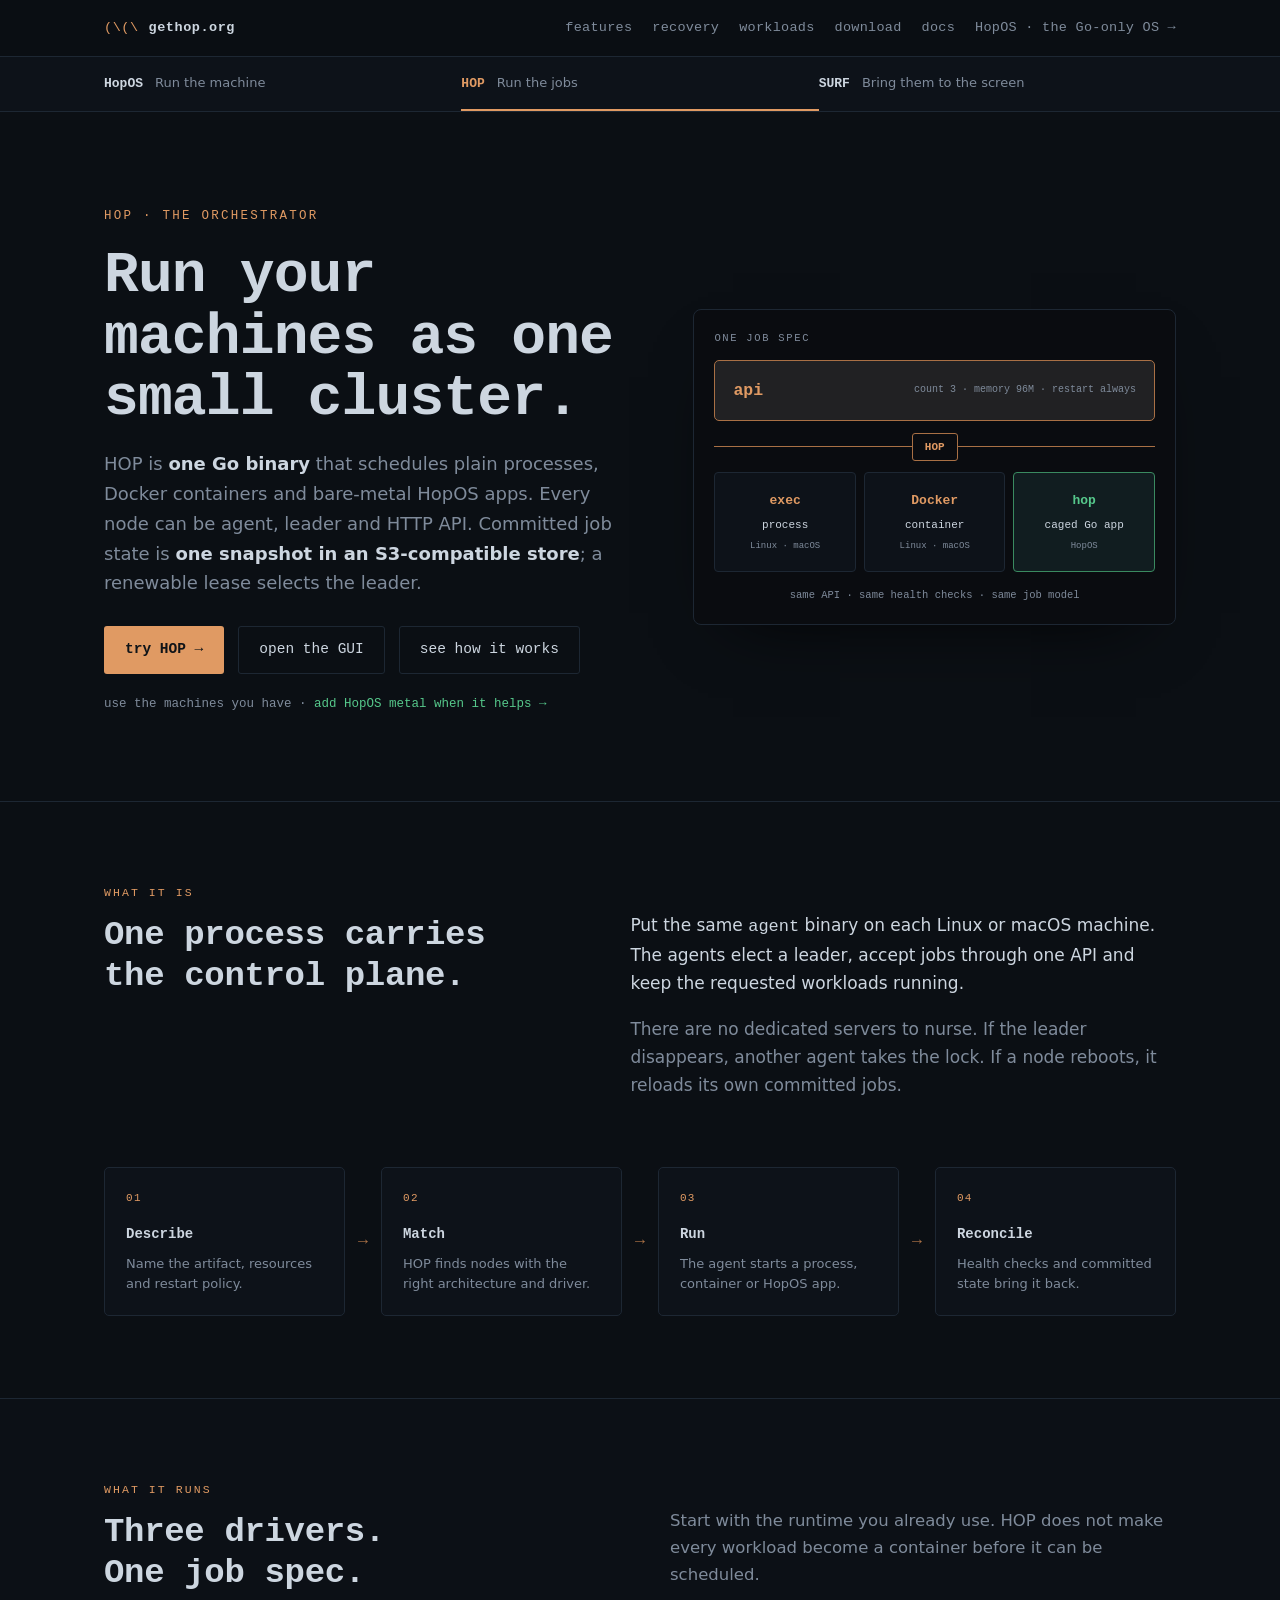
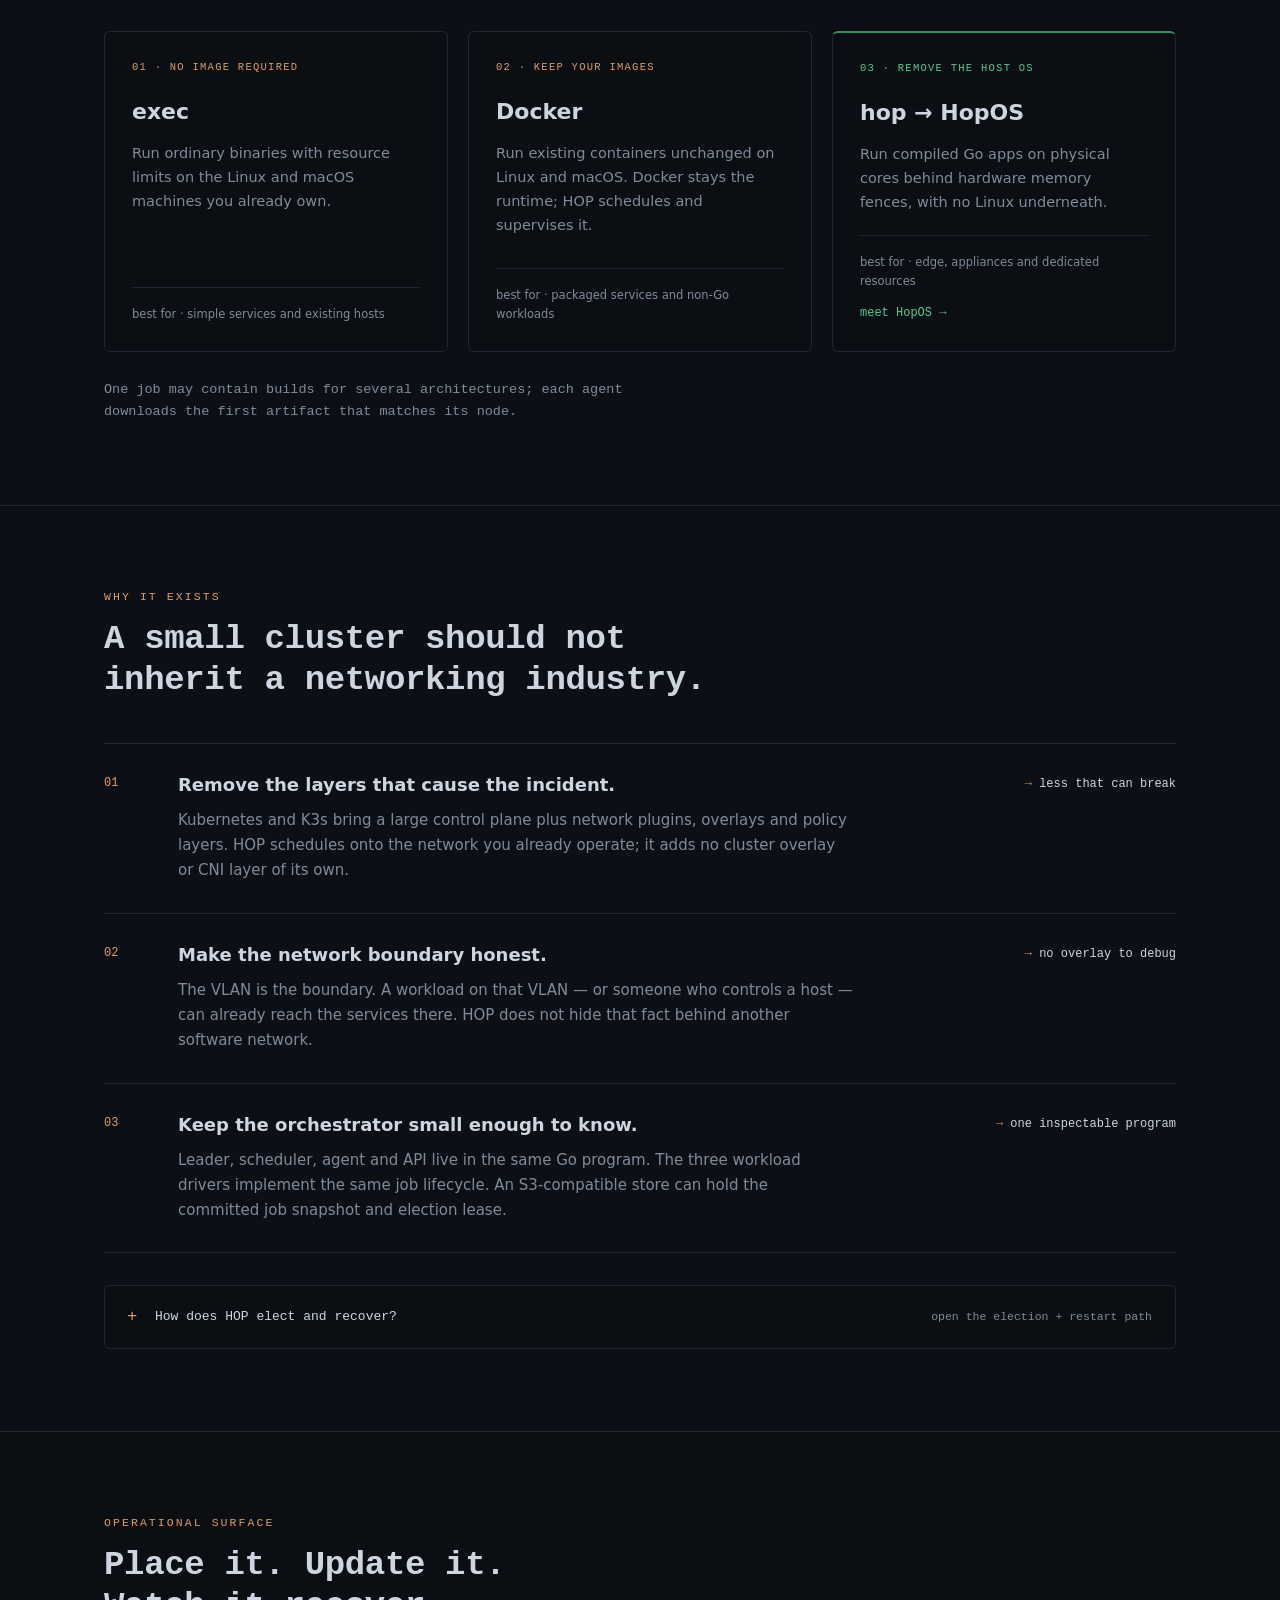
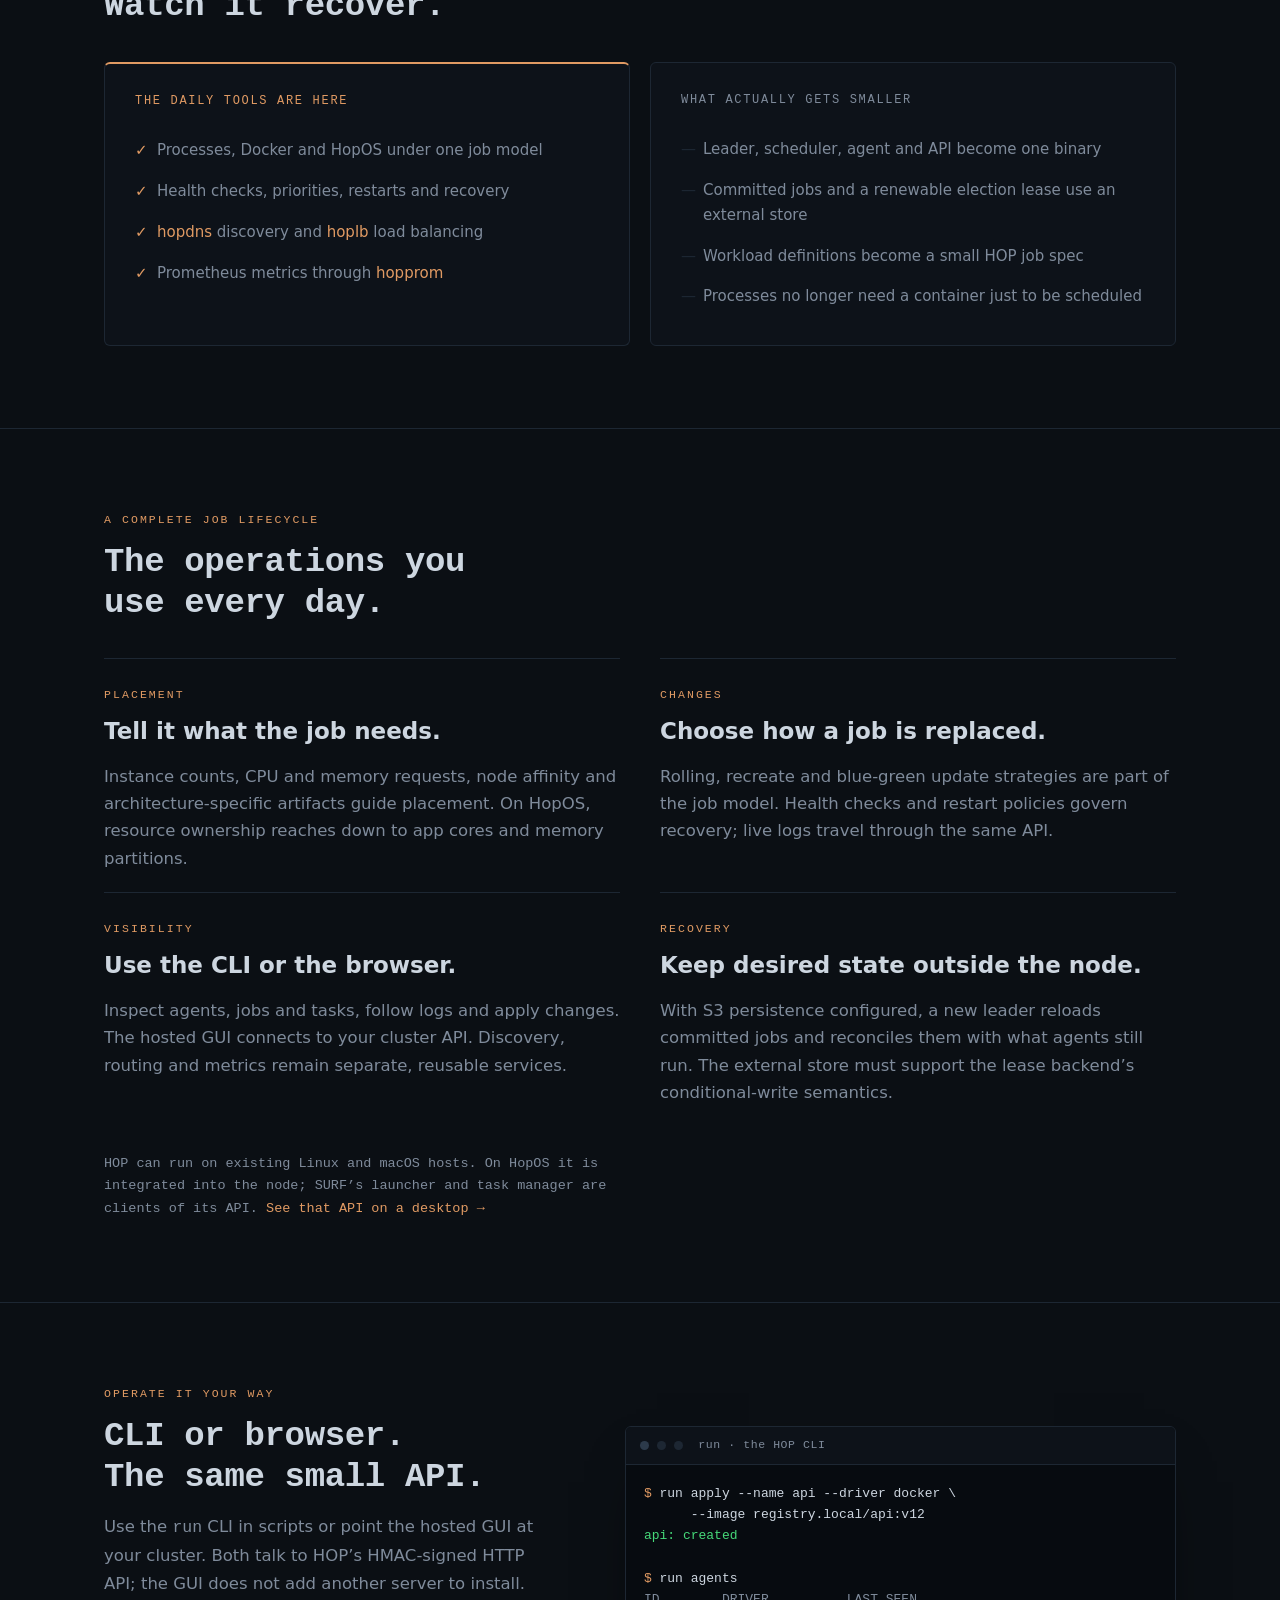
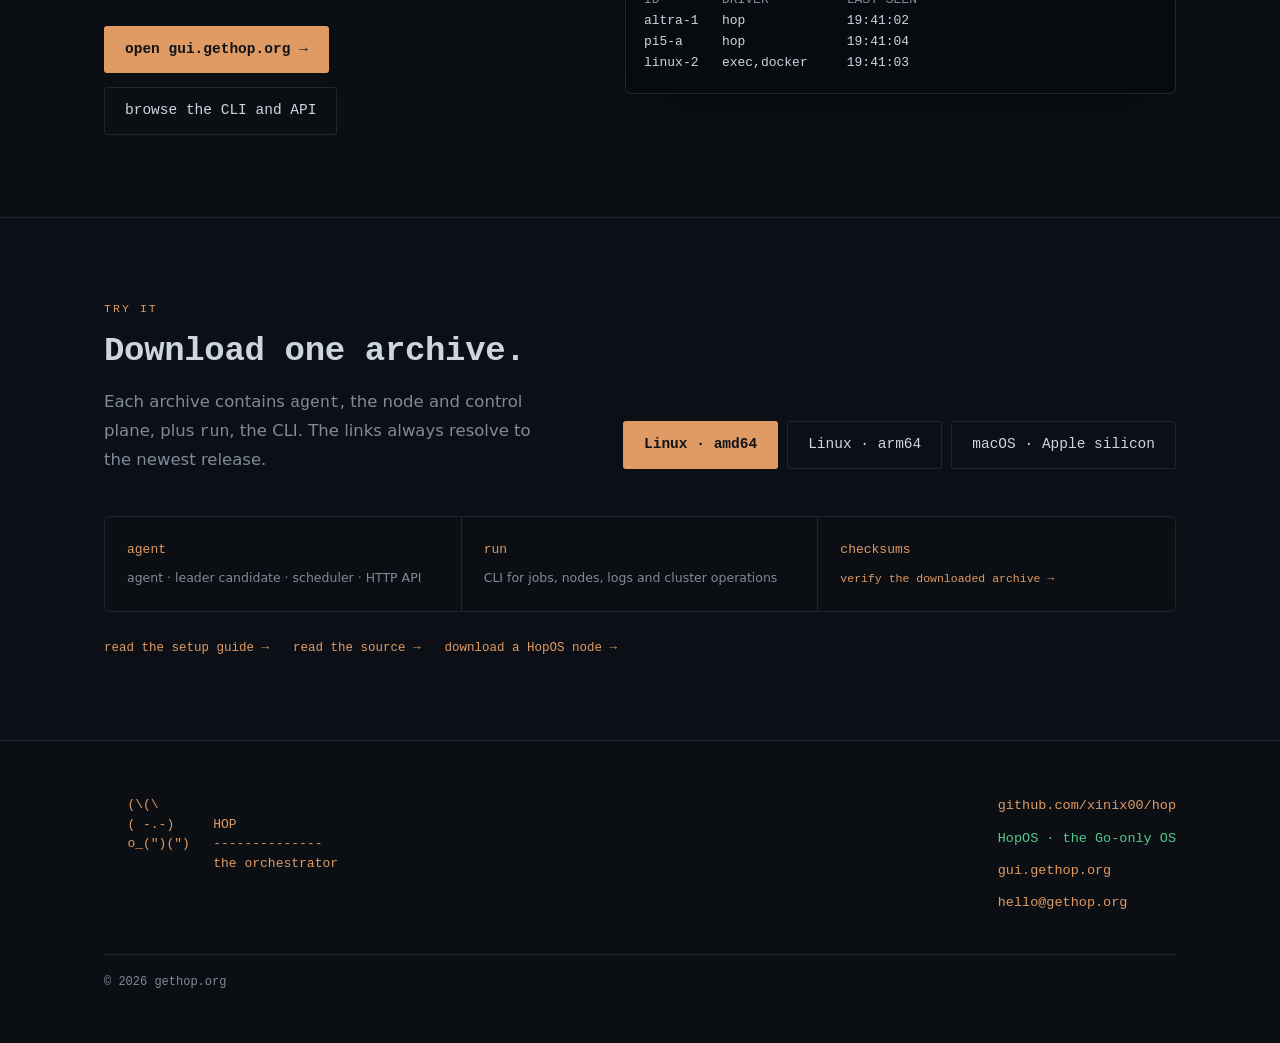
==== commit ec56194f: "Present HopOS, HOP and SURF capabilities with shared site navigation" ====
--- a/hop/index.html
+++ b/hop/index.html
@@ -6,11 +6,11 @@
 <title>HOP — a small orchestrator for the machines you already have</title>
 <meta name="description" content="HOP turns Linux, macOS and HopOS machines into one small cluster. One Go binary schedules processes, Docker containers and bare-metal Go apps, with state in S3.">
 <meta property="og:title" content="HOP — the small orchestrator">
-<meta property="og:description" content="One binary. Three workload types. Cluster state in any S3 bucket.">
+<meta property="og:description" content="One Go program. Three workload types. A committed job snapshot and renewable election lease.">
 <meta property="og:url" content="https://gethop.org/hop/">
 <meta property="og:type" content="website">
 <link rel="icon" href="data:image/svg+xml,<svg xmlns=%22http://www.w3.org/2000/svg%22 viewBox=%220 0 100 100%22><text y=%22.9em%22 font-size=%2290%22>🐇</text></svg>">
-<link rel="stylesheet" href="/style.css?v=10">
+<link rel="stylesheet" href="/style.css?v=12">
 </head>
 <body class="pg-hop hop-overview">
 
@@ -20,7 +20,7 @@
     <input type="checkbox" id="menu" class="menu-box">
     <label for="menu" class="menu-btn" aria-label="menu">≡</label>
     <div class="topnav">
-      <a href="#different">why HOP</a>
+      <a href="#features">features</a>
       <a href="#recovery">recovery</a>
       <a href="#workloads">workloads</a>
       <a href="#download">download</a>
@@ -30,12 +30,14 @@
   </div>
 </nav>
 
+<div class="family-nav"><div class="wrap"><a href="/hopos/"><b>HopOS</b><span>Run the machine</span></a><a href="/hop/" aria-current="page"><b>HOP</b><span>Run the jobs</span></a><a href="/surf/"><b>SURF</b><span>Bring them to the screen</span></a></div></div>
+
 <header class="hero hop-hero">
   <div class="wrap hero-grid">
     <div>
       <p class="pg-mark">HOP · the orchestrator</p>
       <h1>Run your machines as one small cluster.</h1>
-      <p class="lede">HOP is <strong>one Go binary</strong> that schedules plain processes, Docker containers and bare-metal HopOS apps. Every node can be agent, leader and HTTP API. Shared state is <strong>one object in any S3 bucket</strong>.</p>
+      <p class="lede">HOP is <strong>one Go binary</strong> that schedules plain processes, Docker containers and bare-metal HopOS apps. Every node can be agent, leader and HTTP API. Committed job state is <strong>one snapshot in an S3-compatible store</strong>; a renewable lease selects the leader.</p>
       <div class="cta-row">
         <a class="btn btn-primary" href="#download">try HOP →</a>
         <a class="btn btn-ghost" href="https://gui.gethop.org">open the GUI</a>
@@ -67,7 +69,7 @@
     <div class="wrap intro-grid">
       <div>
         <p class="section-kicker">What it is</p>
-        <h2>An orchestrator with almost no control plane.</h2>
+        <h2>One process carries the control plane.</h2>
       </div>
       <div class="intro-copy">
         <p>Put the same <code>agent</code> binary on each Linux or macOS machine. The agents elect a leader, accept jobs through one API and keep the requested workloads running.</p>
@@ -145,7 +147,7 @@
           <span class="difference-no">03</span>
           <div>
             <h3>Keep the orchestrator small enough to know.</h3>
-            <p>Leader, scheduler, agent, API and three workload drivers live in one ~7,550-line Go program. Cluster state is one object in S3, not another database cluster.</p>
+            <p>Leader, scheduler, agent and API live in the same Go program. The three workload drivers implement the same job lifecycle. An S3-compatible store can hold the committed job snapshot and election lease.</p>
           </div>
           <p class="difference-result">one inspectable program</p>
         </article>
@@ -196,7 +198,7 @@
   <section id="compare">
     <div class="wrap">
       <p class="section-kicker">Operational surface</p>
-      <h2>The daily tools, with less platform underneath.</h2>
+      <h2>Place it. Update it. Watch it recover.</h2>
       <div class="fit-grid">
         <div class="fit-card fit-yes">
           <p class="fit-label">The daily tools are here</p>
@@ -211,7 +213,7 @@
           <p class="fit-label">What actually gets smaller</p>
           <ul>
             <li>Leader, scheduler, agent and API become one binary</li>
-            <li>etcd or a Raft quorum becomes one object in S3</li>
+            <li>Committed jobs and a renewable election lease use an external store</li>
             <li>Workload definitions become a small HOP job spec</li>
             <li>Processes no longer need a container just to be scheduled</li>
           </ul>
@@ -220,6 +222,7 @@
     </div>
   </section>
 
+  <section id="features"><div class="wrap"><p class="section-kicker">A complete job lifecycle</p><h2>The operations you use every day.</h2><div class="capability-grid"><article><p class="section-kicker">Placement</p><h3>Tell it what the job needs.</h3><p>Instance counts, CPU and memory requests, node affinity and architecture-specific artifacts guide placement. On HopOS, resource ownership reaches down to app cores and memory partitions.</p></article><article><p class="section-kicker">Changes</p><h3>Choose how a job is replaced.</h3><p>Rolling, recreate and blue-green update strategies are part of the job model. Health checks and restart policies govern recovery; live logs travel through the same API.</p></article><article><p class="section-kicker">Visibility</p><h3>Use the CLI or the browser.</h3><p>Inspect agents, jobs and tasks, follow logs and apply changes. The hosted GUI connects to your cluster API. Discovery, routing and metrics remain separate, reusable services.</p></article><article><p class="section-kicker">Recovery</p><h3>Keep desired state outside the node.</h3><p>With S3 persistence configured, a new leader reloads committed jobs and reconciles them with what agents still run. The external store must support the lease backend’s conditional-write semantics.</p></article></div><p class="deep-link">HOP can run on existing Linux and macOS hosts. On HopOS it is integrated into the node; SURF’s launcher and task manager are clients of its API. <a href="/surf/">See that API on a desktop →</a></p></div></section>
   <section id="operate">
     <div class="wrap operate-grid">
       <div>
@@ -234,7 +237,7 @@
       <div class="term term-cli">
         <div class="term-bar"><span class="dot"></span><span class="dot"></span><span class="dot"></span>&nbsp;run · the HOP CLI</div>
         <pre><span class="ps">$</span> run apply --name api --driver docker \
-      --artifact registry.local/api:v12
+      --image registry.local/api:v12
 <span class="out">api: created</span>
 
 <span class="ps">$</span> run agents
--- a/style.css
+++ b/style.css
@@ -1,9 +1,5 @@
-/* gethop.org — two products, two voices, one dark habitat.
-   HopOS speaks phosphor green (it IS the console color of the OS);
-   HOP speaks copper (the operator's tool — the metal in bare metal).
-   The SURF banner borrows the blue of its own compositor — cooler than both,
-   because it is a thing that runs on HopOS, not a third product.
-   Each page sets --acc via a body class; everything inherits its voice. */
+/* gethop.org — one family: HopOS green, HOP copper, SURF blue.
+   Static feature pages and the shared documentation viewer. */
 :root {
   --bg: #0b0f14;
   --panel: #10161d;
@@ -991,3 +987,61 @@
   .surf-source { align-items: flex-start; flex-direction: column; }
   .surf-source .btn { width: 100%; text-align: center; }
 }
+
+/* Shared feature overview: machine → jobs → screen. */
+.family-nav { border-bottom: 1px solid var(--line); background: var(--panel-2); }
+.family-nav .wrap { display: flex; }
+.family-nav a { flex: 1; display: flex; align-items: baseline; gap: 12px; padding: 15px 0; color: var(--muted); font-size: 13px; }
+.family-nav a b { font-family: var(--mono); color: var(--text); }
+.family-nav a[aria-current] { border-bottom: 2px solid var(--acc); }
+.family-nav a[aria-current] b { color: var(--acc); }
+.capability-grid { display: grid; grid-template-columns: repeat(2, minmax(0, 1fr)); gap: 0 40px; margin-top: 34px; }
+.capability-grid article { border-top: 1px solid var(--line); padding: 27px 0 20px; }
+.capability-grid article h3 { font-size: 23px; line-height: 1.3; margin: 10px 0 14px; }
+.capability-grid article p:last-child { color: var(--muted); margin-bottom: 0; }
+.signal-section { background: var(--panel-2); }
+.signal-path { display: flex; align-items: center; gap: 18px; margin: 36px 0 40px; }
+.signal-path div { flex: 1; border: 1px solid var(--line); border-top: 2px solid var(--acc); padding: 18px; background: var(--bg); }
+.signal-path small { display: block; color: var(--muted); font-family: var(--mono); margin-bottom: 5px; }
+.signal-path b { display: block; font-size: 16px; }
+.signal-path > span { color: var(--acc); }
+.measure-strip { display: grid; grid-template-columns: repeat(3, 1fr); margin: 34px 0 28px; border-block: 1px solid var(--line); }
+.measure-strip > div { padding: 25px 18px 25px 0; }
+.measure-strip strong { display: block; color: var(--acc); font: 600 clamp(24px, 3vw, 35px)/1.3 var(--mono); letter-spacing: -.06em; }
+.measure-strip span { display: block; color: var(--muted); font-size: 13px; margin-top: 8px; }
+.home-nav { display: flex; gap: 24px; margin-left: auto; }
+.home-nav a { color: var(--text); }
+.home-overview .hero { padding: 80px 0 65px; }
+.home-overview h1 { max-width: 940px; font-size: clamp(38px, 6.8vw, 74px); line-height: 1.08; letter-spacing: -.055em; }
+.home-overview .lede { max-width: 710px; }
+.home-soft { color: var(--muted); }
+.home-products { padding-top: 0; }
+.family-cards { display: grid; grid-template-columns: repeat(3, minmax(0, 1fr)); gap: 18px; }
+.family-card { --card: var(--leaf); color: var(--text); border: 1px solid var(--line); border-top: 2px solid var(--card); background: var(--panel); padding: 27px 24px; display: flex; flex-direction: column; transition: border-color .15s; }
+.family-card:hover { text-decoration: none; border-color: var(--card); }
+.card-hop { --card: var(--copper); }.card-surf { --card: var(--wave); }
+.family-card .section-kicker, .family-card h2, .family-card .go { color: var(--card); }
+.family-card h2 { font: 650 36px/1.2 var(--mono); margin: 16px 0 20px; }
+.family-card h3 { font-size: 21px; line-height: 1.4; margin: 0; }
+.family-card p { color: var(--muted); font-size: 15px; }
+.family-card .card-detail { color: var(--text); font-size: 12px; font-family: var(--mono); margin-top: auto; padding: 18px 0; border-top: 1px solid var(--line); }
+.family-card .go { font-size: 14px; margin-top: 14px; }
+.home-proof { background: var(--panel-2); }
+.proof-links { display: grid; grid-template-columns: repeat(3, 1fr); gap: 30px; margin-top: 24px; }
+.proof-links a { color: var(--text); }
+.proof-links span { display: block; color: var(--muted); margin-top: 8px; font-size: 14px; }
+@media (max-width: 800px) {
+  .family-nav a { display: block; }.family-nav a span { display: block; font-size: 11px; margin-top: 3px; }
+  .family-cards { grid-template-columns: 1fr; }.family-card h2 { margin-bottom: 12px; }
+  .family-card .card-detail { margin-top: 12px; }.home-overview .hero { padding: 52px 0; }
+  .proof-links { grid-template-columns: 1fr; }
+  .signal-path { display: grid; grid-template-columns: 1fr; gap: 10px; }.signal-path > span { transform: rotate(90deg); justify-self: center; }
+}
+@media (max-width: 560px) {
+  .capability-grid { grid-template-columns: 1fr; }.measure-strip { grid-template-columns: 1fr; }
+  .measure-strip > div + div { border-top: 1px solid var(--line); }.home-nav { gap: 14px; font-size: 12px; }
+}
+@media (prefers-reduced-motion: reduce) { .family-card { transition: none; } }
+/* Grid children must allow the example terminal to scroll within its card. */
+.start-grid > div { min-width: 0; }
+.home-overview h1 { font-size: clamp(36px, 6vw, 64px); }
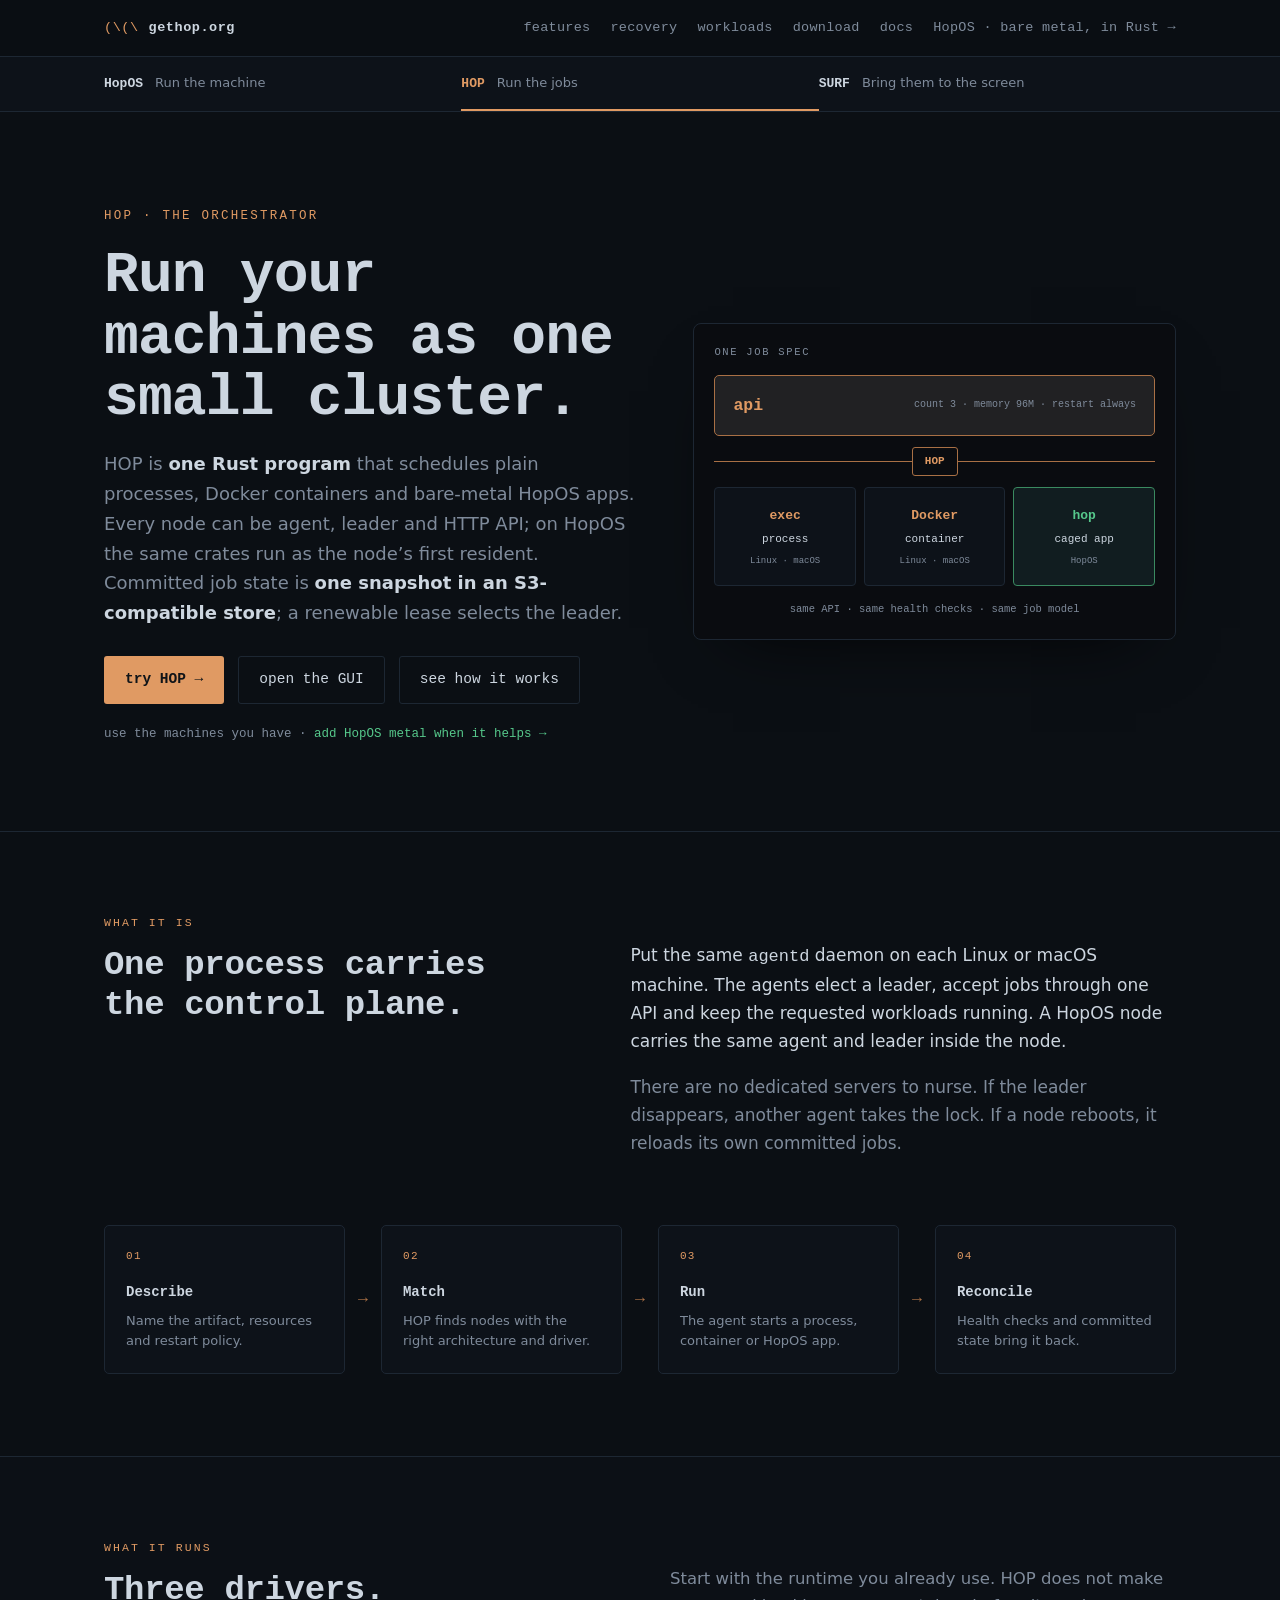
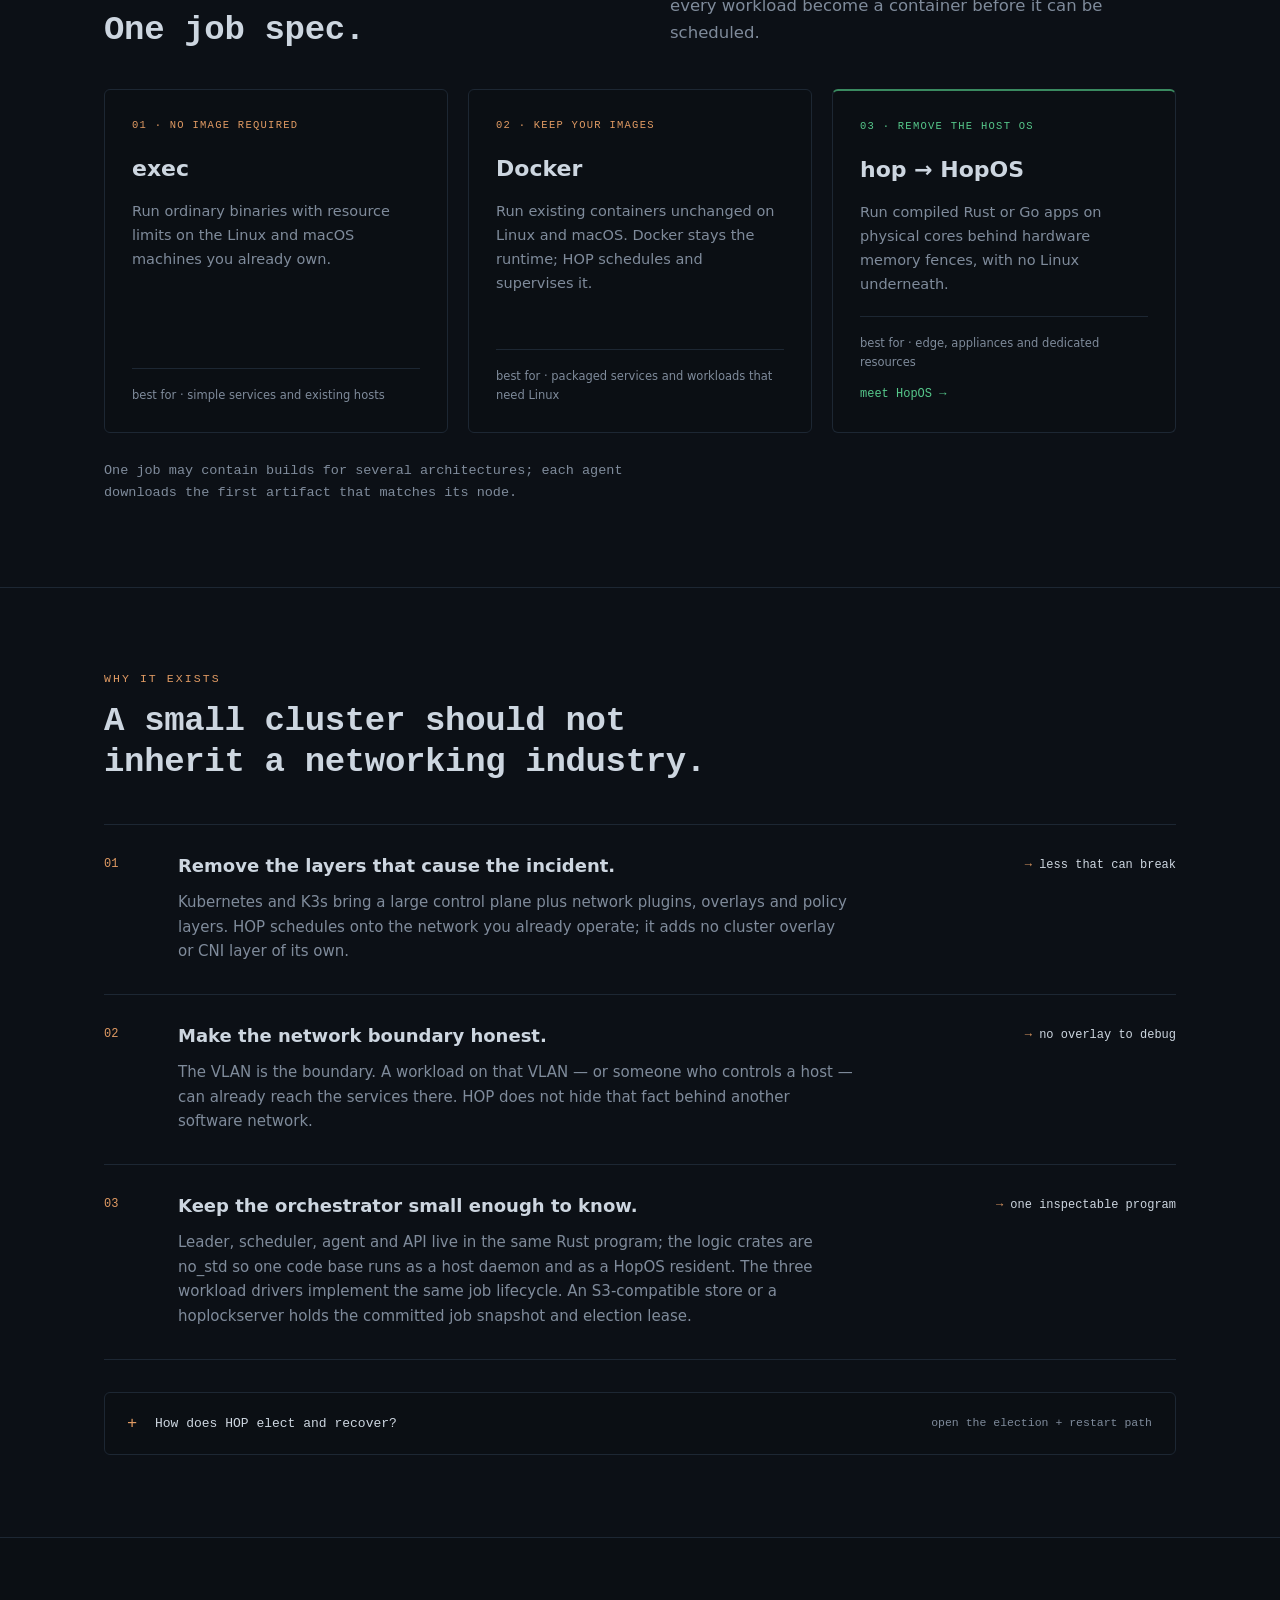
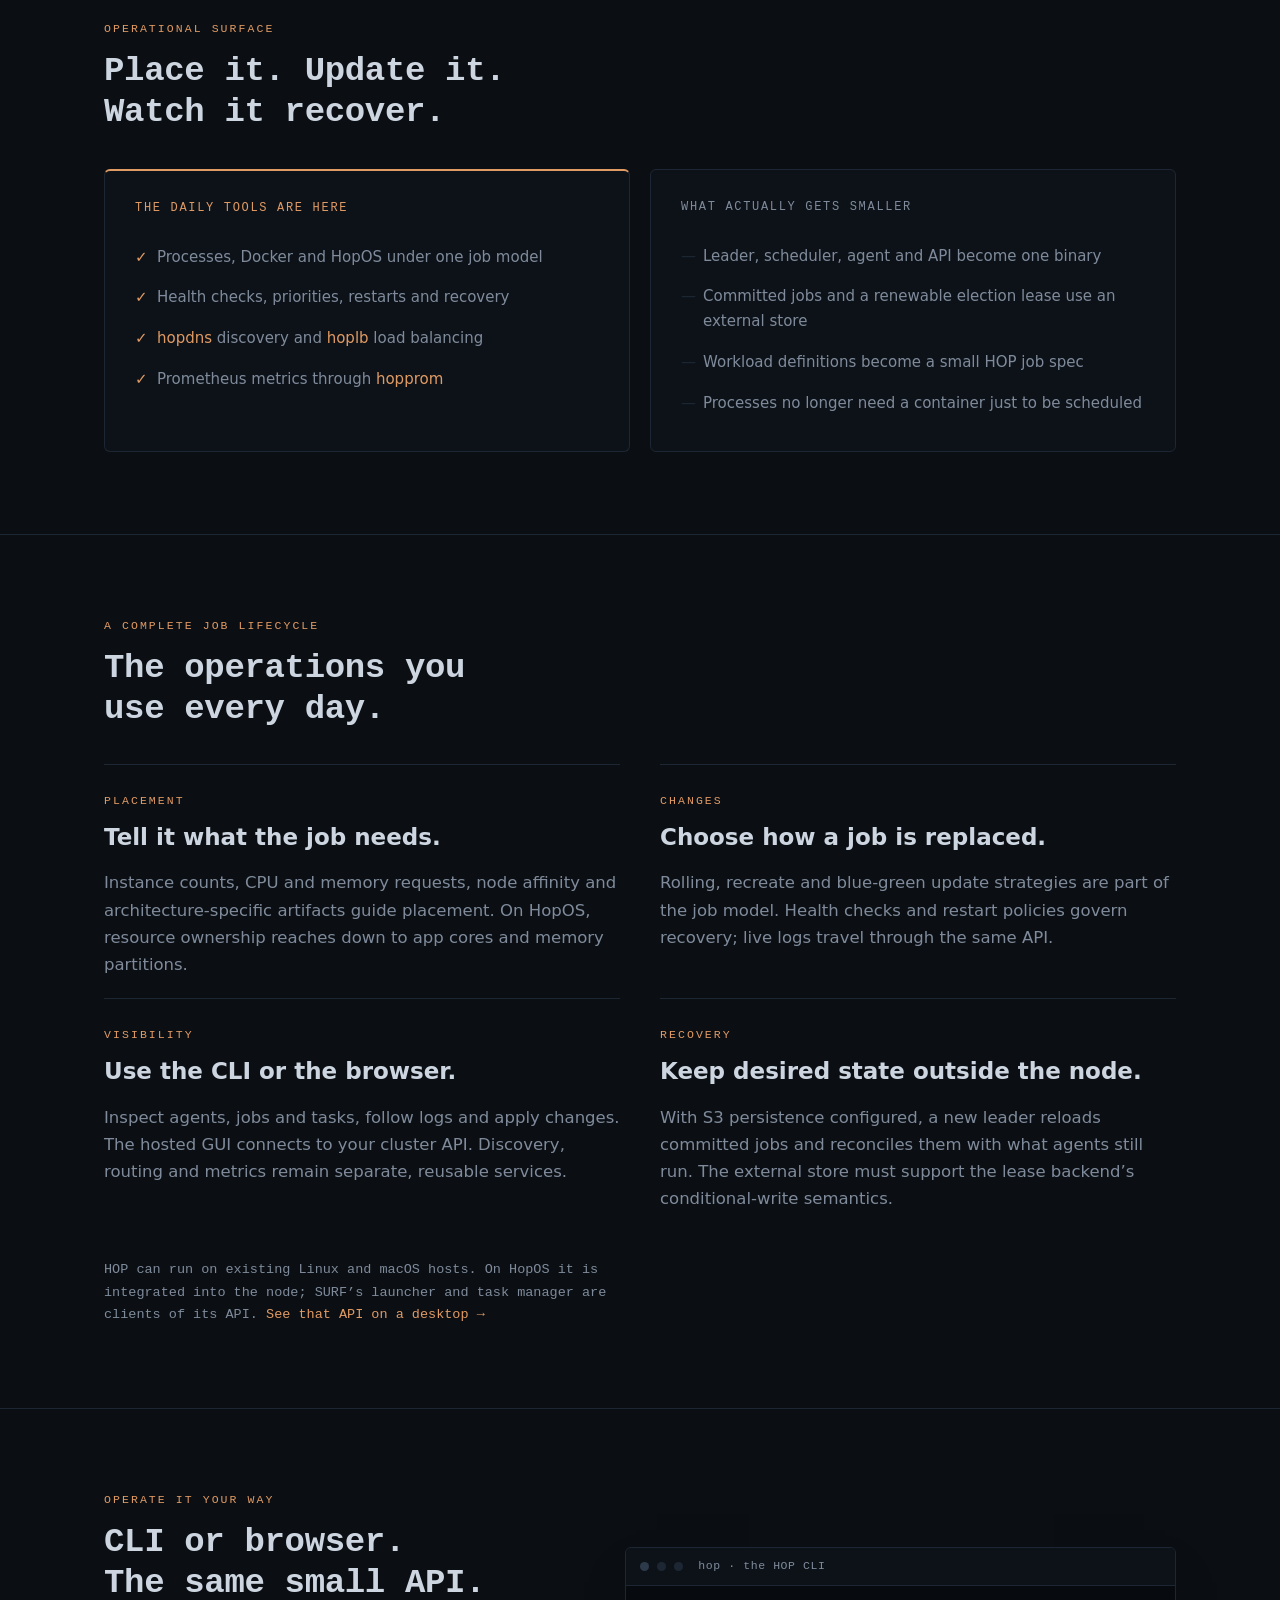
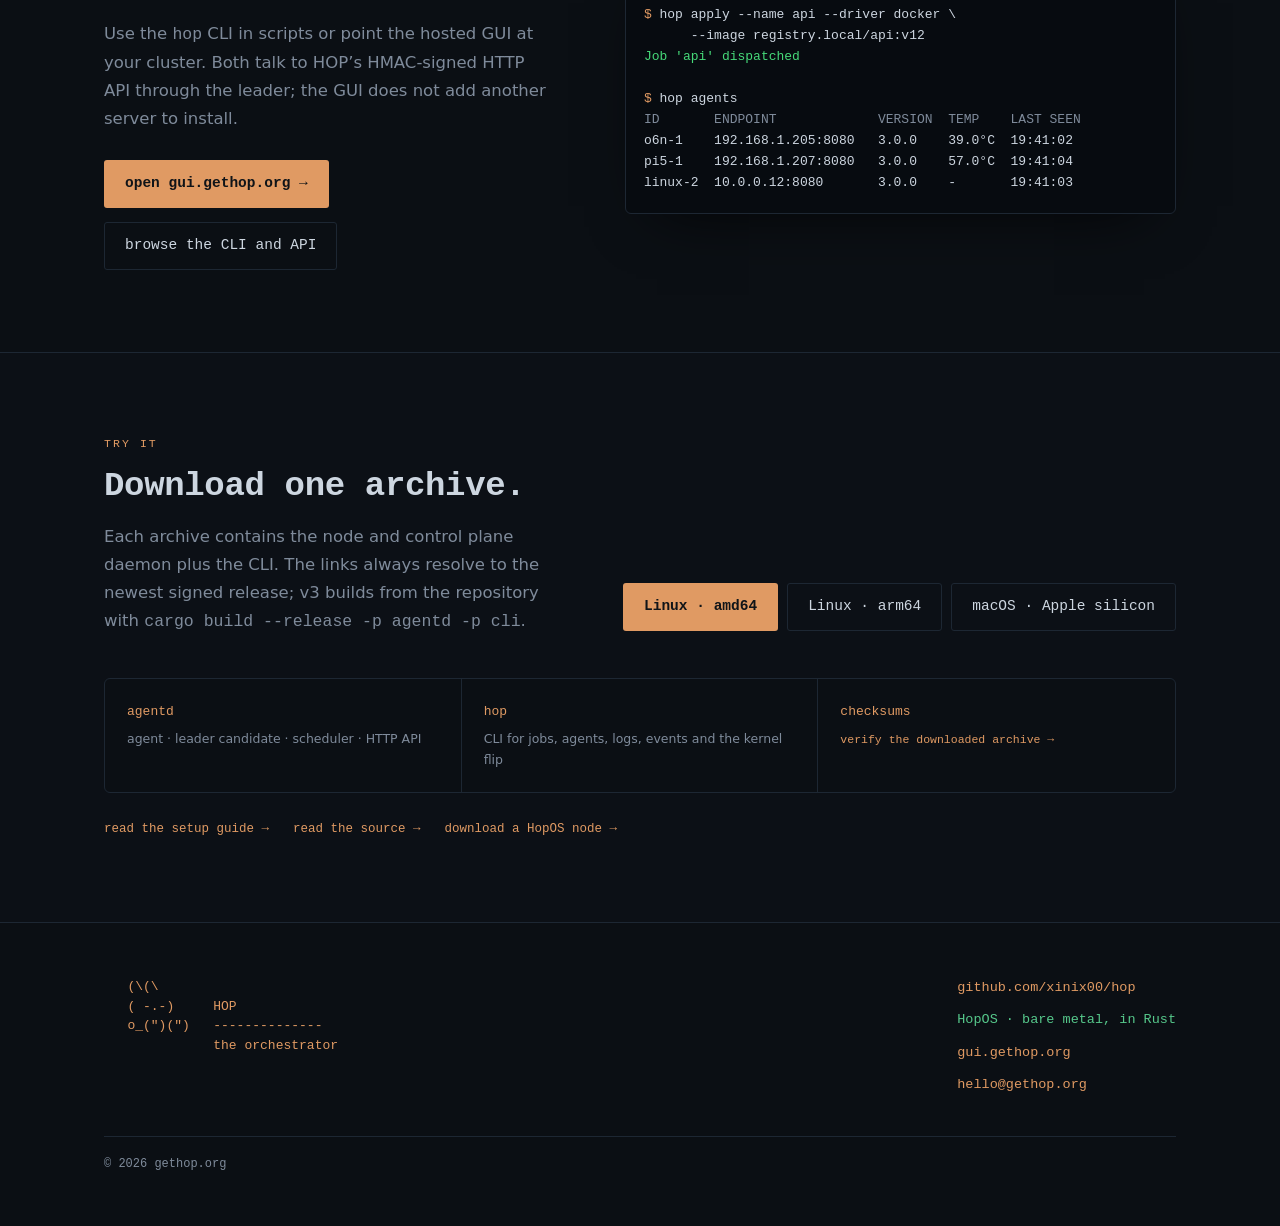
==== commit 7be9397a: "Rust v3" ====
--- a/hop/index.html
+++ b/hop/index.html
@@ -4,13 +4,13 @@
 <meta charset="utf-8">
 <meta name="viewport" content="width=device-width, initial-scale=1">
 <title>HOP — a small orchestrator for the machines you already have</title>
-<meta name="description" content="HOP turns Linux, macOS and HopOS machines into one small cluster. One Go binary schedules processes, Docker containers and bare-metal Go apps, with state in S3.">
+<meta name="description" content="HOP turns Linux, macOS and HopOS machines into one small cluster. One Rust program schedules processes, Docker containers and bare-metal HopOS apps, with state in S3 or a hoplockserver.">
 <meta property="og:title" content="HOP — the small orchestrator">
-<meta property="og:description" content="One Go program. Three workload types. A committed job snapshot and renewable election lease.">
+<meta property="og:description" content="One Rust program. Three workload types. A committed job snapshot and renewable election lease.">
 <meta property="og:url" content="https://gethop.org/hop/">
 <meta property="og:type" content="website">
 <link rel="icon" href="data:image/svg+xml,<svg xmlns=%22http://www.w3.org/2000/svg%22 viewBox=%220 0 100 100%22><text y=%22.9em%22 font-size=%2290%22>🐇</text></svg>">
-<link rel="stylesheet" href="/style.css?v=12">
+<link rel="stylesheet" href="/style.css?v=14">
 </head>
 <body class="pg-hop hop-overview">
 
@@ -25,7 +25,7 @@
       <a href="#workloads">workloads</a>
       <a href="#download">download</a>
       <a href="/hop/docs/">docs</a>
-      <a class="other-hopos" href="/hopos/">HopOS · the Go-only OS →</a>
+      <a class="other-hopos" href="/hopos/">HopOS · bare metal, in Rust →</a>
     </div>
   </div>
 </nav>
@@ -37,7 +37,7 @@
     <div>
       <p class="pg-mark">HOP · the orchestrator</p>
       <h1>Run your machines as one small cluster.</h1>
-      <p class="lede">HOP is <strong>one Go binary</strong> that schedules plain processes, Docker containers and bare-metal HopOS apps. Every node can be agent, leader and HTTP API. Committed job state is <strong>one snapshot in an S3-compatible store</strong>; a renewable lease selects the leader.</p>
+      <p class="lede">HOP is <strong>one Rust program</strong> that schedules plain processes, Docker containers and bare-metal HopOS apps. Every node can be agent, leader and HTTP API; on HopOS the same crates run as the node’s first resident. Committed job state is <strong>one snapshot in an S3-compatible store</strong>; a renewable lease selects the leader.</p>
       <div class="cta-row">
         <a class="btn btn-primary" href="#download">try HOP →</a>
         <a class="btn btn-ghost" href="https://gui.gethop.org">open the GUI</a>
@@ -56,7 +56,7 @@
       <div class="hop-targets">
         <div><strong>exec</strong><span>process</span><small>Linux · macOS</small></div>
         <div><strong>Docker</strong><span>container</span><small>Linux · macOS</small></div>
-        <div><strong>hop</strong><span>caged Go app</span><small>HopOS</small></div>
+        <div><strong>hop</strong><span>caged app</span><small>HopOS</small></div>
       </div>
       <p>same API · same health checks · same job model</p>
     </div>
@@ -72,7 +72,7 @@
         <h2>One process carries the control plane.</h2>
       </div>
       <div class="intro-copy">
-        <p>Put the same <code>agent</code> binary on each Linux or macOS machine. The agents elect a leader, accept jobs through one API and keep the requested workloads running.</p>
+        <p>Put the same <code>agentd</code> daemon on each Linux or macOS machine. The agents elect a leader, accept jobs through one API and keep the requested workloads running. A HopOS node carries the same agent and leader inside the node.</p>
         <p>There are no dedicated servers to nurse. If the leader disappears, another agent takes the lock. If a node reboots, it reloads its own committed jobs.</p>
       </div>
     </div>
@@ -108,12 +108,12 @@
           <span>02 · keep your images</span>
           <h3>Docker</h3>
           <p>Run existing containers unchanged on Linux and macOS. Docker stays the runtime; HOP schedules and supervises it.</p>
-          <small>best for · packaged services and non-Go workloads</small>
+          <small>best for · packaged services and workloads that need Linux</small>
         </article>
         <article class="driver-hopos">
           <span>03 · remove the host OS</span>
           <h3>hop → HopOS</h3>
-          <p>Run compiled Go apps on physical cores behind hardware memory fences, with no Linux underneath.</p>
+          <p>Run compiled Rust or Go apps on physical cores behind hardware memory fences, with no Linux underneath.</p>
           <small>best for · edge, appliances and dedicated resources</small>
           <a href="/hopos/">meet HopOS →</a>
         </article>
@@ -147,7 +147,7 @@
           <span class="difference-no">03</span>
           <div>
             <h3>Keep the orchestrator small enough to know.</h3>
-            <p>Leader, scheduler, agent and API live in the same Go program. The three workload drivers implement the same job lifecycle. An S3-compatible store can hold the committed job snapshot and election lease.</p>
+            <p>Leader, scheduler, agent and API live in the same Rust program; the logic crates are no_std so one code base runs as a host daemon and as a HopOS resident. The three workload drivers implement the same job lifecycle. An S3-compatible store or a hoplockserver holds the committed job snapshot and election lease.</p>
           </div>
           <p class="difference-result">one inspectable program</p>
         </article>
@@ -185,7 +185,7 @@
             <strong>17.3 s</strong>
             <div>
               <h3>power back → 126 jobs running again</h3>
-              <p>Measured on the 128-core Ampere Altra. This is the complete cold path — firmware, HopOS, HOP recovery and app start — not the lease timeout of a live leader failover.</p>
+              <p>Measured on the 128-core Ampere Altra with the previous generation of HopOS and HOP. This is the complete cold path — firmware, HopOS, HOP recovery and app start — not the lease timeout of a live leader failover. The v3 figure follows with the Altra bring-up.</p>
             </div>
           </div>
 
@@ -228,23 +228,23 @@
       <div>
         <p class="section-kicker">Operate it your way</p>
         <h2>CLI or browser. The same small API.</h2>
-        <p class="section-lede">Use the <code>run</code> CLI in scripts or point the hosted GUI at your cluster. Both talk to HOP’s HMAC-signed HTTP API; the GUI does not add another server to install.</p>
+        <p class="section-lede">Use the <code>hop</code> CLI in scripts or point the hosted GUI at your cluster. Both talk to HOP’s HMAC-signed HTTP API through the leader; the GUI does not add another server to install.</p>
         <div class="cta-row">
           <a class="btn btn-primary" href="https://gui.gethop.org">open gui.gethop.org →</a>
           <a class="btn btn-ghost" href="/hop/docs/">browse the CLI and API</a>
         </div>
       </div>
       <div class="term term-cli">
-        <div class="term-bar"><span class="dot"></span><span class="dot"></span><span class="dot"></span>&nbsp;run · the HOP CLI</div>
-        <pre><span class="ps">$</span> run apply --name api --driver docker \
+        <div class="term-bar"><span class="dot"></span><span class="dot"></span><span class="dot"></span>&nbsp;hop · the HOP CLI</div>
+        <pre><span class="ps">$</span> hop apply --name api --driver docker \
       --image registry.local/api:v12
-<span class="out">api: created</span>
-
-<span class="ps">$</span> run agents
-<span class="cmt">ID        DRIVER          LAST SEEN</span>
-altra-1   hop             19:41:02
-pi5-a     hop             19:41:04
-linux-2   exec,docker     19:41:03</pre>
+<span class="out">Job 'api' dispatched</span>
+
+<span class="ps">$</span> hop agents
+<span class="cmt">ID       ENDPOINT             VERSION  TEMP    LAST SEEN</span>
+o6n-1    192.168.1.205:8080   3.0.0    39.0°C  19:41:02
+pi5-1    192.168.1.207:8080   3.0.0    57.0°C  19:41:04
+linux-2  10.0.0.12:8080       3.0.0    -       19:41:03</pre>
       </div>
     </div>
   </section>
@@ -255,7 +255,7 @@
         <div>
           <p class="section-kicker">Try it</p>
           <h2>Download one archive.</h2>
-          <p class="section-lede">Each archive contains <code>agent</code>, the node and control plane, plus <code>run</code>, the CLI. The links always resolve to the newest release.</p>
+          <p class="section-lede">Each archive contains the node and control plane daemon plus the CLI. The links always resolve to the newest signed release; v3 builds from the repository with <code>cargo build --release -p agentd -p cli</code>.</p>
         </div>
         <div class="download-actions hop-download-actions">
           <a class="btn btn-primary" href="https://github.com/xinix00/hop/releases/latest/download/hop-linux-amd64.tar.gz">Linux · amd64</a>
@@ -265,8 +265,8 @@
       </div>
 
       <div class="download-contents">
-        <div><span>agent</span><p>agent · leader candidate · scheduler · HTTP API</p></div>
-        <div><span>run</span><p>CLI for jobs, nodes, logs and cluster operations</p></div>
+        <div><span>agentd</span><p>agent · leader candidate · scheduler · HTTP API</p></div>
+        <div><span>hop</span><p>CLI for jobs, agents, logs, events and the kernel flip</p></div>
         <div><span>checksums</span><p><a href="https://github.com/xinix00/hop/releases/latest/download/checksums.txt">verify the downloaded archive →</a></p></div>
       </div>
       <div class="final-links">
@@ -286,7 +286,7 @@
               the orchestrator</pre>
     <div class="foot-links">
       <a class="l-hop" href="https://github.com/xinix00/hop">github.com/xinix00/hop</a>
-      <a class="l-hopos" href="/hopos/">HopOS · the Go-only OS</a>
+      <a class="l-hopos" href="/hopos/">HopOS · bare metal, in Rust</a>
       <a href="https://gui.gethop.org">gui.gethop.org</a>
       <a href="mailto:hello@gethop.org">hello@gethop.org</a>
     </div>
--- a/style.css
+++ b/style.css
@@ -668,7 +668,7 @@
 .direct-downloads summary::marker { color: var(--acc); }
 .direct-downloads > p { max-width: none; margin: 0; padding: 0 22px 18px; color: var(--muted); font-size: 13.5px; }
 .image-links { border-top: 1px solid var(--line); }
-.image-links div { display: grid; grid-template-columns: 1fr 100px 100px; gap: 14px; padding: 12px 22px; border-bottom: 1px solid var(--line); font-size: 13px; }
+.image-links div { display: grid; grid-template-columns: 1fr 100px 100px 100px; gap: 14px; padding: 12px 22px; border-bottom: 1px solid var(--line); font-size: 13px; }
 .image-links div:last-child { border-bottom: 0; }
 .image-links b { font-weight: 500; color: var(--muted); }
 .image-links a, .image-links span { font-family: var(--mono); }
@@ -730,7 +730,7 @@
   .app-shelf div:last-child { border-bottom: 0; }
   .project-card { min-height: 0; }
   .project-card .btn { margin-top: 4px; }
-  .image-links div { grid-template-columns: 1fr auto auto; }
+  .image-links div { grid-template-columns: 1fr auto auto auto; }
   .architecture-details summary span { display: none; }
 }
 
@@ -991,9 +991,11 @@
 /* Shared feature overview: machine → jobs → screen. */
 .family-nav { border-bottom: 1px solid var(--line); background: var(--panel-2); }
 .family-nav .wrap { display: flex; }
-.family-nav a { flex: 1; display: flex; align-items: baseline; gap: 12px; padding: 15px 0; color: var(--muted); font-size: 13px; }
-.family-nav a b { font-family: var(--mono); color: var(--text); }
-.family-nav a[aria-current] { border-bottom: 2px solid var(--acc); }
+.family-nav a { flex: 1; display: flex; align-items: baseline; gap: 12px; padding: 15px 0; color: var(--muted); font-size: 13px; border-bottom: 2px solid transparent; transition: border-color .15s, color .15s; }
+.family-nav a b { font-family: var(--mono); color: var(--text); transition: color .15s; }
+.family-nav a:hover { text-decoration: none; color: var(--text); border-bottom-color: var(--muted); }
+.family-nav a:hover b { color: var(--text); }
+.family-nav a[aria-current], .family-nav a[aria-current]:hover { border-bottom-color: var(--acc); }
 .family-nav a[aria-current] b { color: var(--acc); }
 .capability-grid { display: grid; grid-template-columns: repeat(2, minmax(0, 1fr)); gap: 0 40px; margin-top: 34px; }
 .capability-grid article { border-top: 1px solid var(--line); padding: 27px 0 20px; }
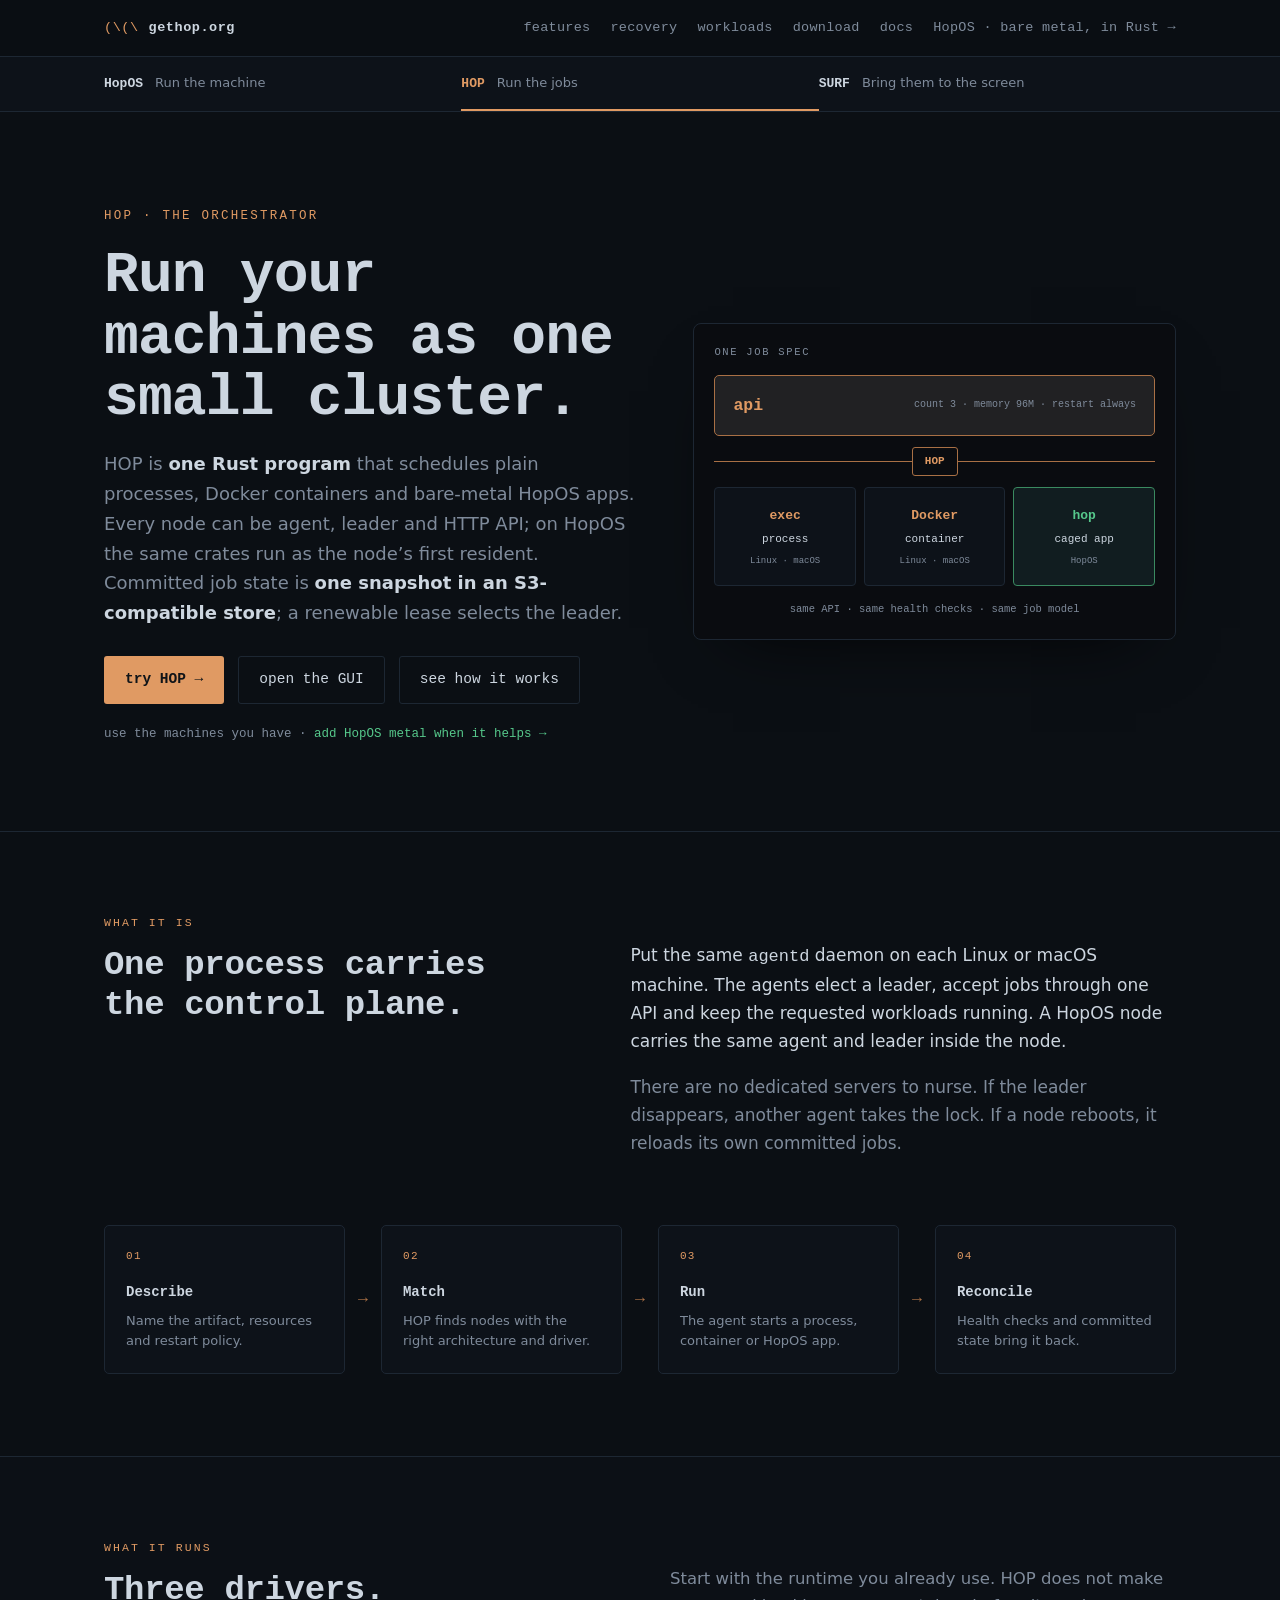
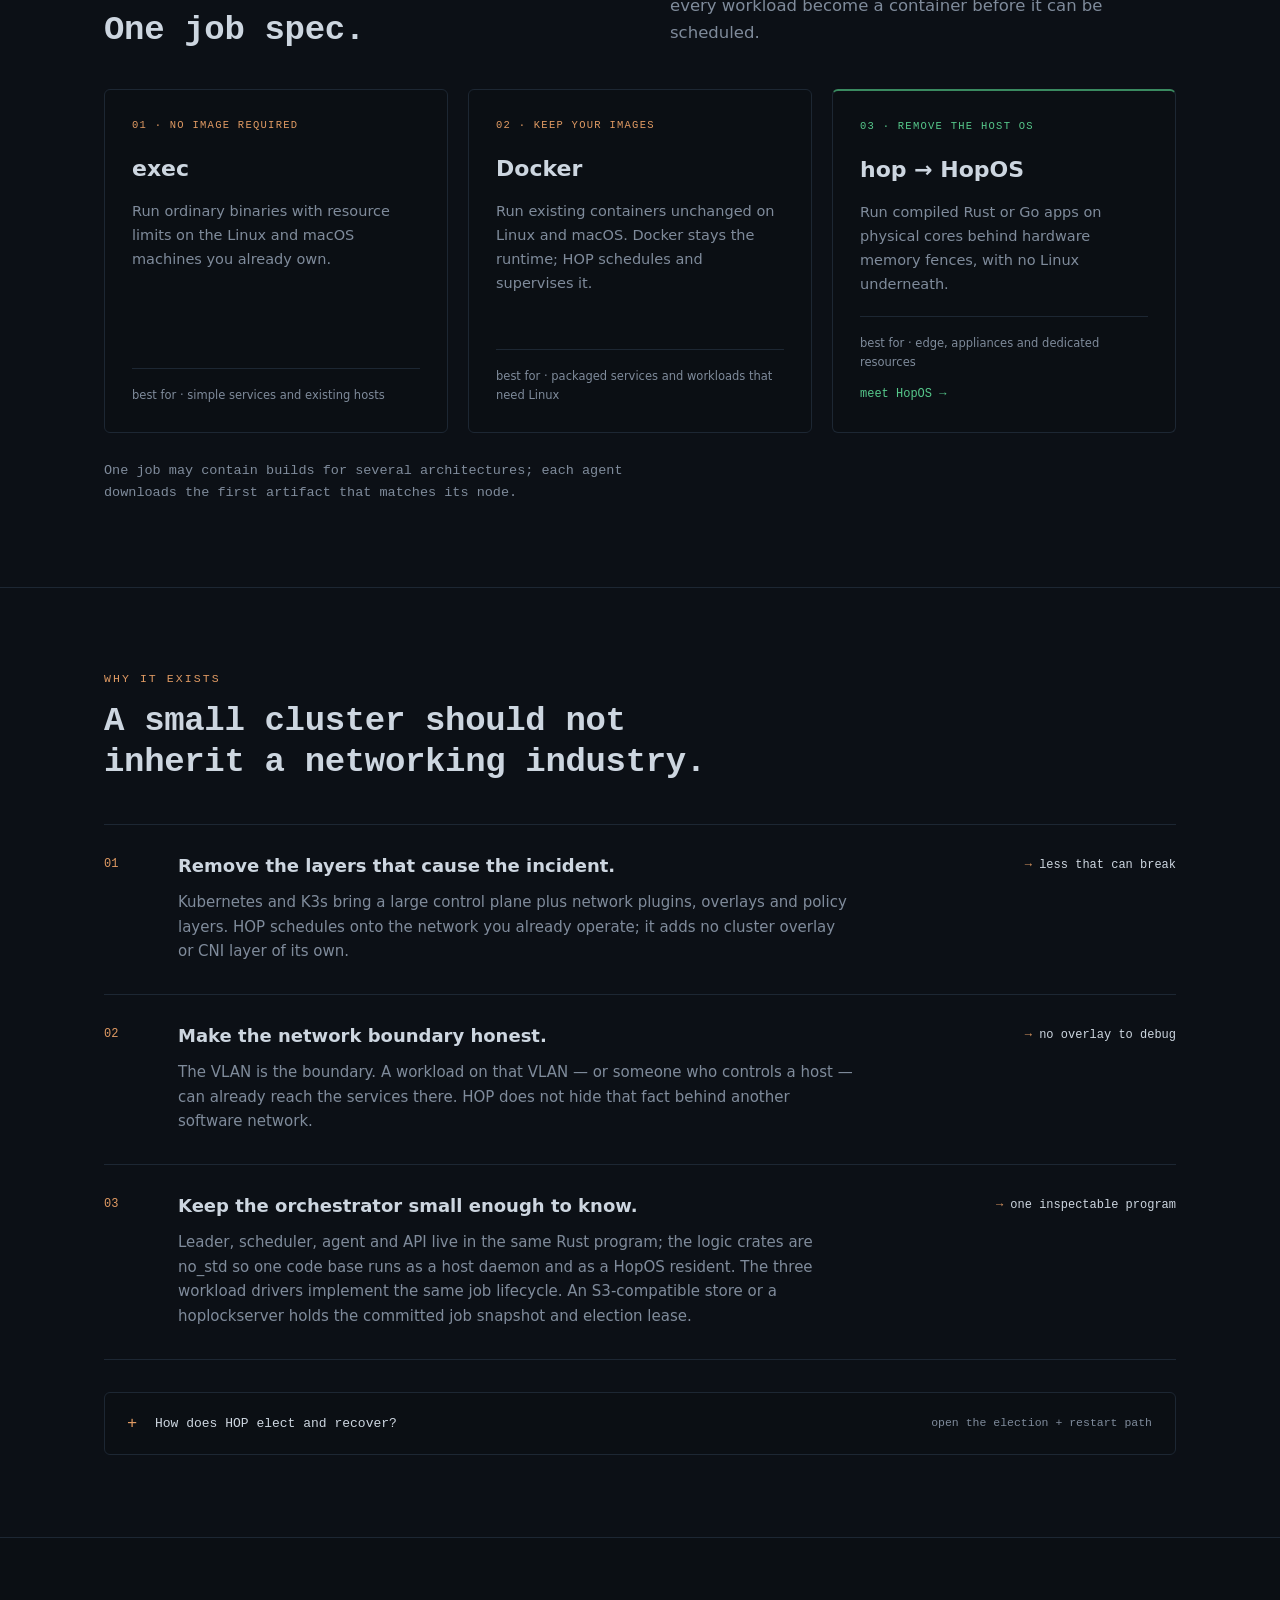
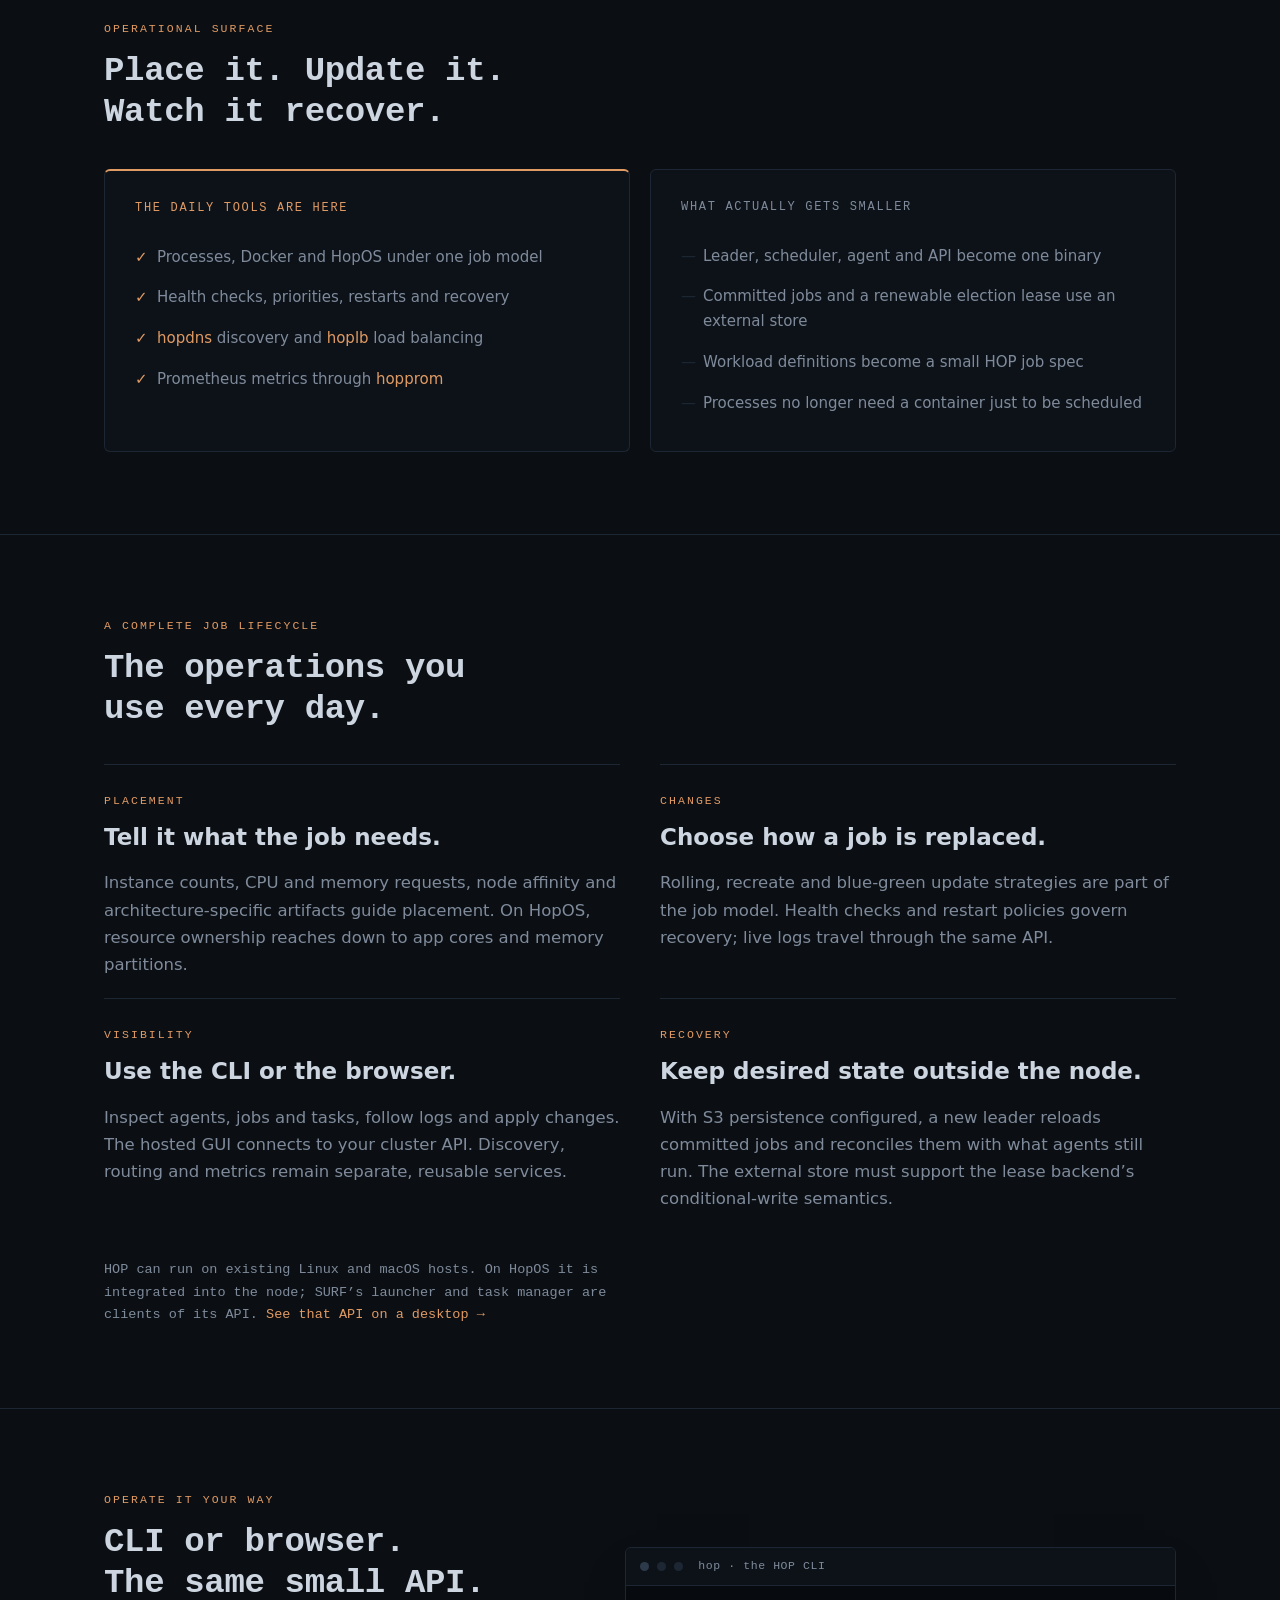
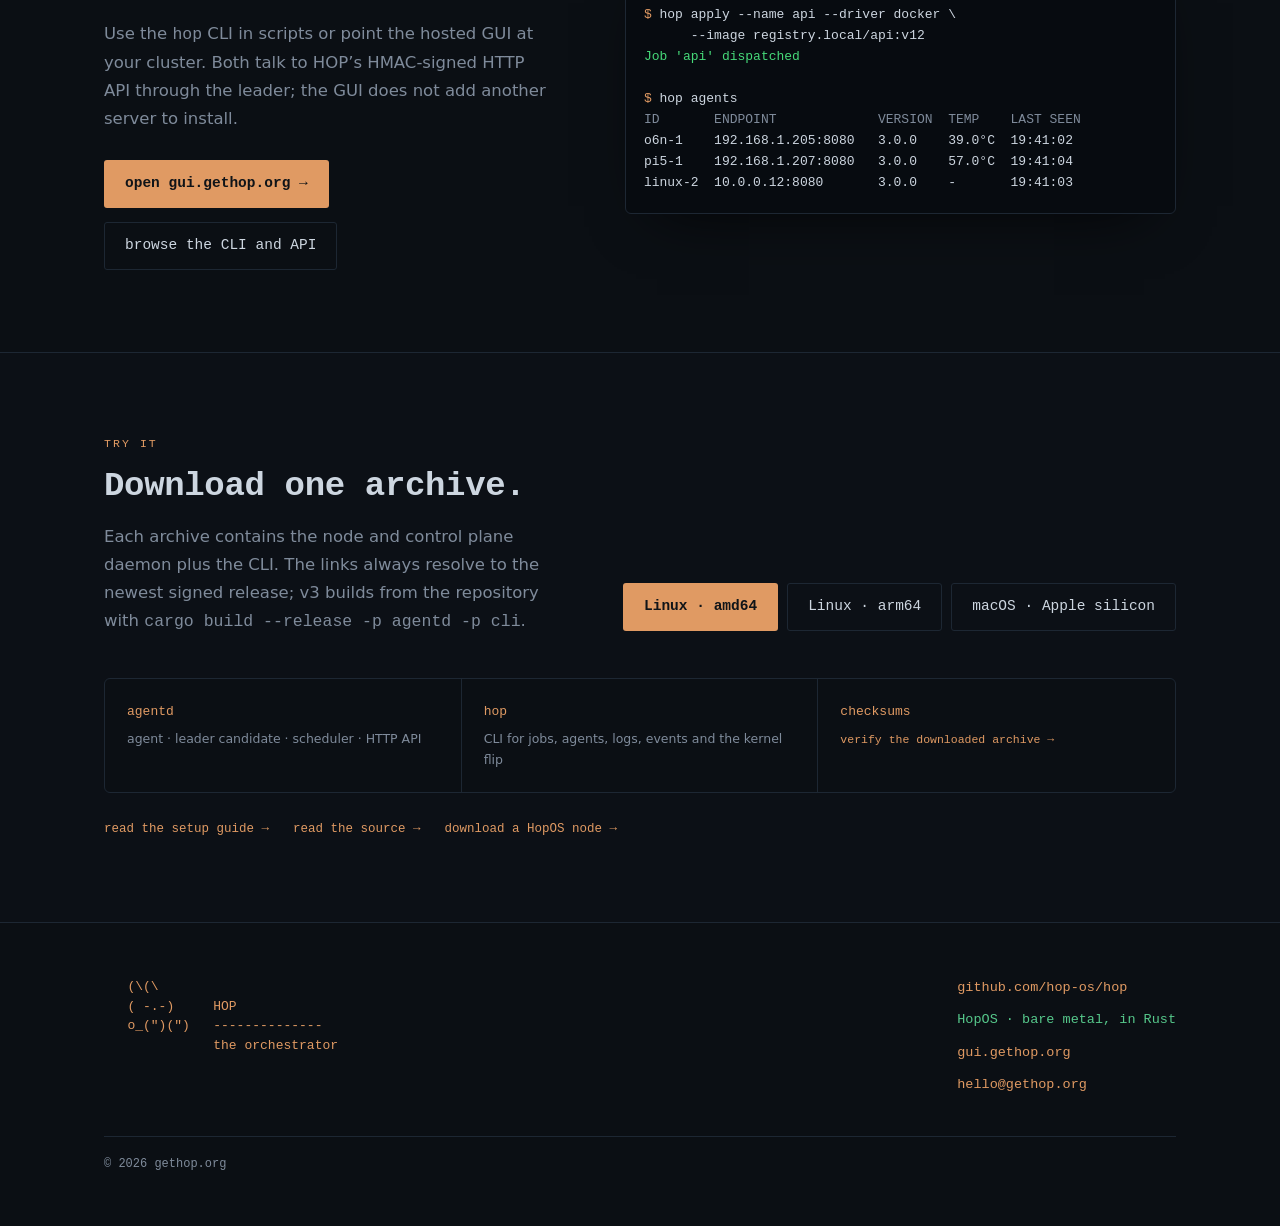
==== commit 2b3d0d3c: "Links naar de organisaties hop-os en haas-software; hopdns, hoplb en hopprom staan in hop/apps" ====
--- a/hop/index.html
+++ b/hop/index.html
@@ -205,8 +205,8 @@
           <ul>
             <li>Processes, Docker and HopOS under one job model</li>
             <li>Health checks, priorities, restarts and recovery</li>
-            <li><a href="https://github.com/xinix00/hopdns">hopdns</a> discovery and <a href="https://github.com/xinix00/hoplb">hoplb</a> load balancing</li>
-            <li>Prometheus metrics through <a href="https://github.com/xinix00/hopprom">hopprom</a></li>
+            <li><a href="https://github.com/hop-os/hop/tree/main/apps/hopdns">hopdns</a> discovery and <a href="https://github.com/hop-os/hop/tree/main/apps/hoplb">hoplb</a> load balancing</li>
+            <li>Prometheus metrics through <a href="https://github.com/hop-os/hop/tree/main/apps/hopprom">hopprom</a></li>
           </ul>
         </div>
         <div class="fit-card">
@@ -258,20 +258,20 @@
           <p class="section-lede">Each archive contains the node and control plane daemon plus the CLI. The links always resolve to the newest signed release; v3 builds from the repository with <code>cargo build --release -p agentd -p cli</code>.</p>
         </div>
         <div class="download-actions hop-download-actions">
-          <a class="btn btn-primary" href="https://github.com/xinix00/hop/releases/latest/download/hop-linux-amd64.tar.gz">Linux · amd64</a>
-          <a class="btn btn-ghost" href="https://github.com/xinix00/hop/releases/latest/download/hop-linux-arm64.tar.gz">Linux · arm64</a>
-          <a class="btn btn-ghost" href="https://github.com/xinix00/hop/releases/latest/download/hop-darwin-arm64.tar.gz">macOS · Apple silicon</a>
+          <a class="btn btn-primary" href="https://github.com/hop-os/hop/releases/latest/download/hop-linux-amd64.tar.gz">Linux · amd64</a>
+          <a class="btn btn-ghost" href="https://github.com/hop-os/hop/releases/latest/download/hop-linux-arm64.tar.gz">Linux · arm64</a>
+          <a class="btn btn-ghost" href="https://github.com/hop-os/hop/releases/latest/download/hop-darwin-arm64.tar.gz">macOS · Apple silicon</a>
         </div>
       </div>
 
       <div class="download-contents">
         <div><span>agentd</span><p>agent · leader candidate · scheduler · HTTP API</p></div>
         <div><span>hop</span><p>CLI for jobs, agents, logs, events and the kernel flip</p></div>
-        <div><span>checksums</span><p><a href="https://github.com/xinix00/hop/releases/latest/download/checksums.txt">verify the downloaded archive →</a></p></div>
+        <div><span>checksums</span><p><a href="https://github.com/hop-os/hop/releases/latest/download/checksums.txt">verify the downloaded archive →</a></p></div>
       </div>
       <div class="final-links">
         <a href="/hop/docs/">read the setup guide →</a>
-        <a href="https://github.com/xinix00/hop">read the source →</a>
+        <a href="https://github.com/hop-os/hop">read the source →</a>
         <a href="/hopos/#download">download a HopOS node →</a>
       </div>
     </div>
@@ -285,7 +285,7 @@
    o_(")(")   --------------
               the orchestrator</pre>
     <div class="foot-links">
-      <a class="l-hop" href="https://github.com/xinix00/hop">github.com/xinix00/hop</a>
+      <a class="l-hop" href="https://github.com/hop-os/hop">github.com/hop-os/hop</a>
       <a class="l-hopos" href="/hopos/">HopOS · bare metal, in Rust</a>
       <a href="https://gui.gethop.org">gui.gethop.org</a>
       <a href="mailto:hello@gethop.org">hello@gethop.org</a>
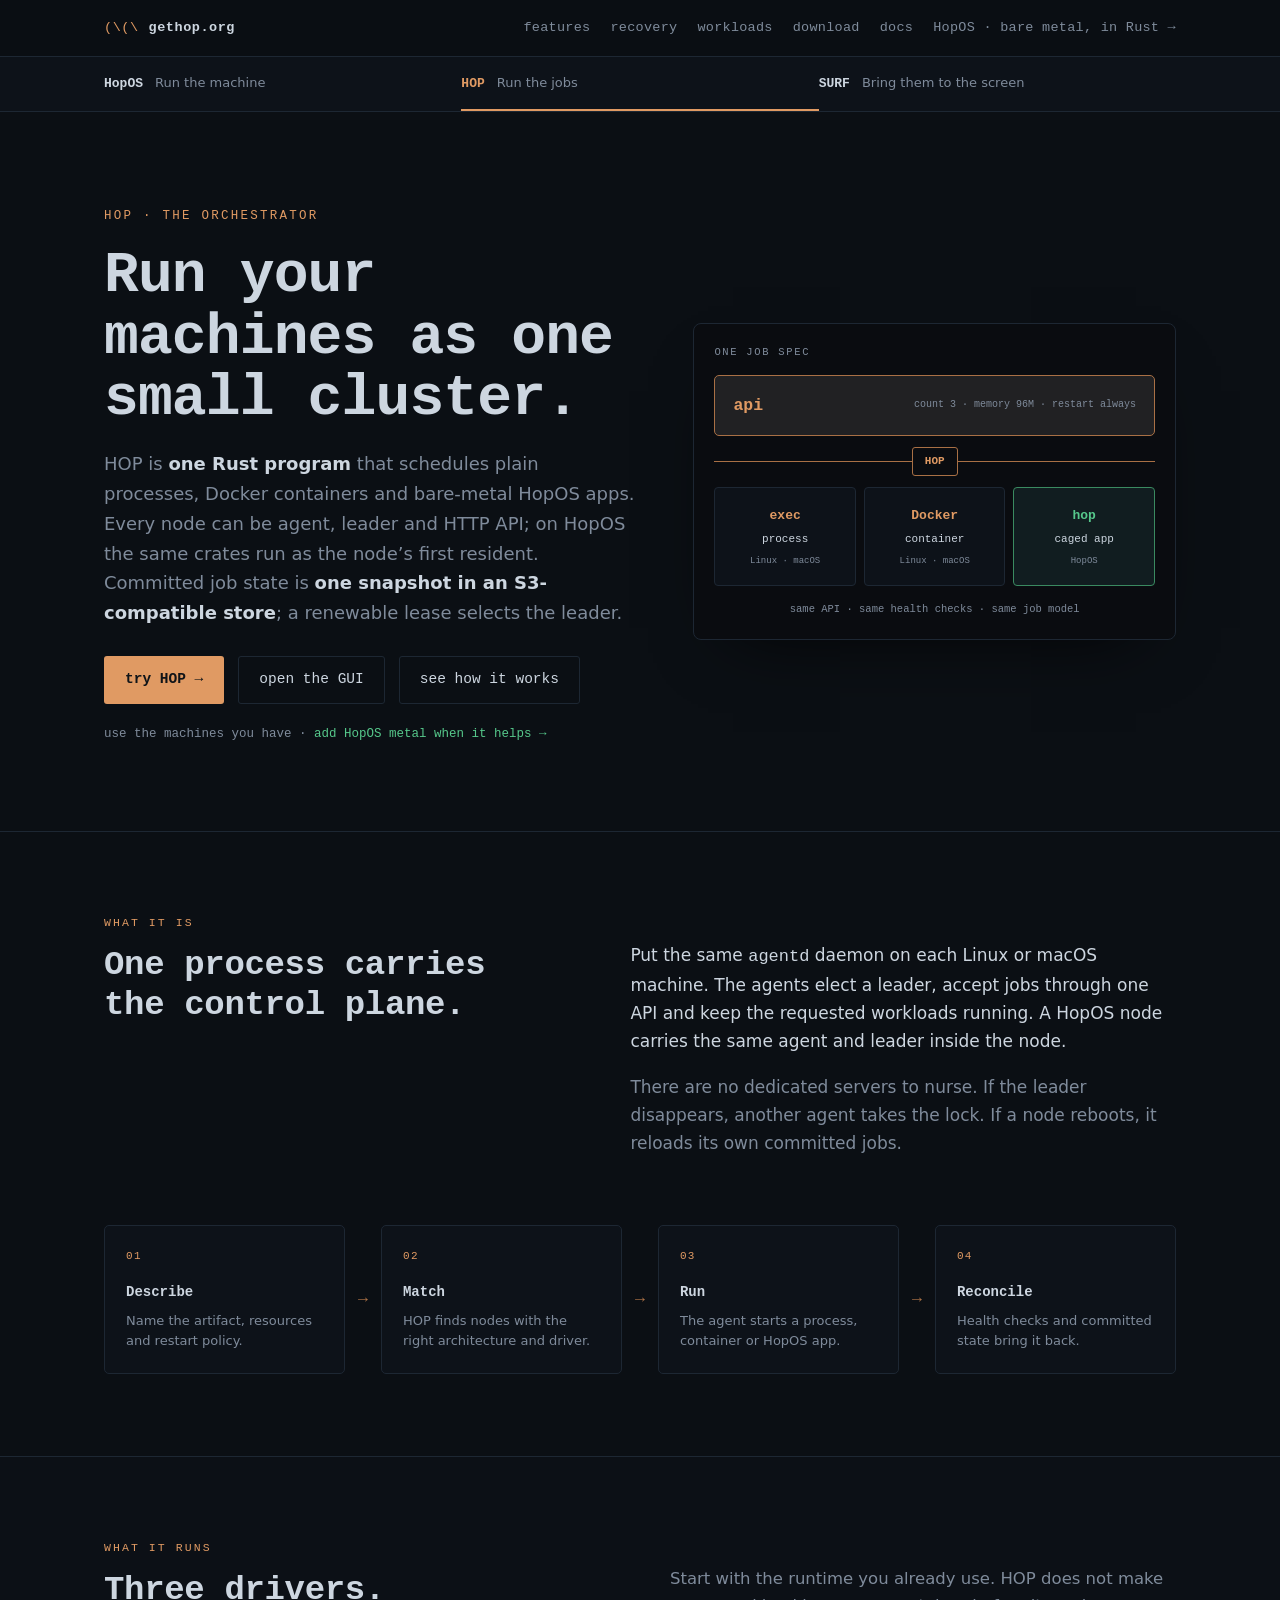
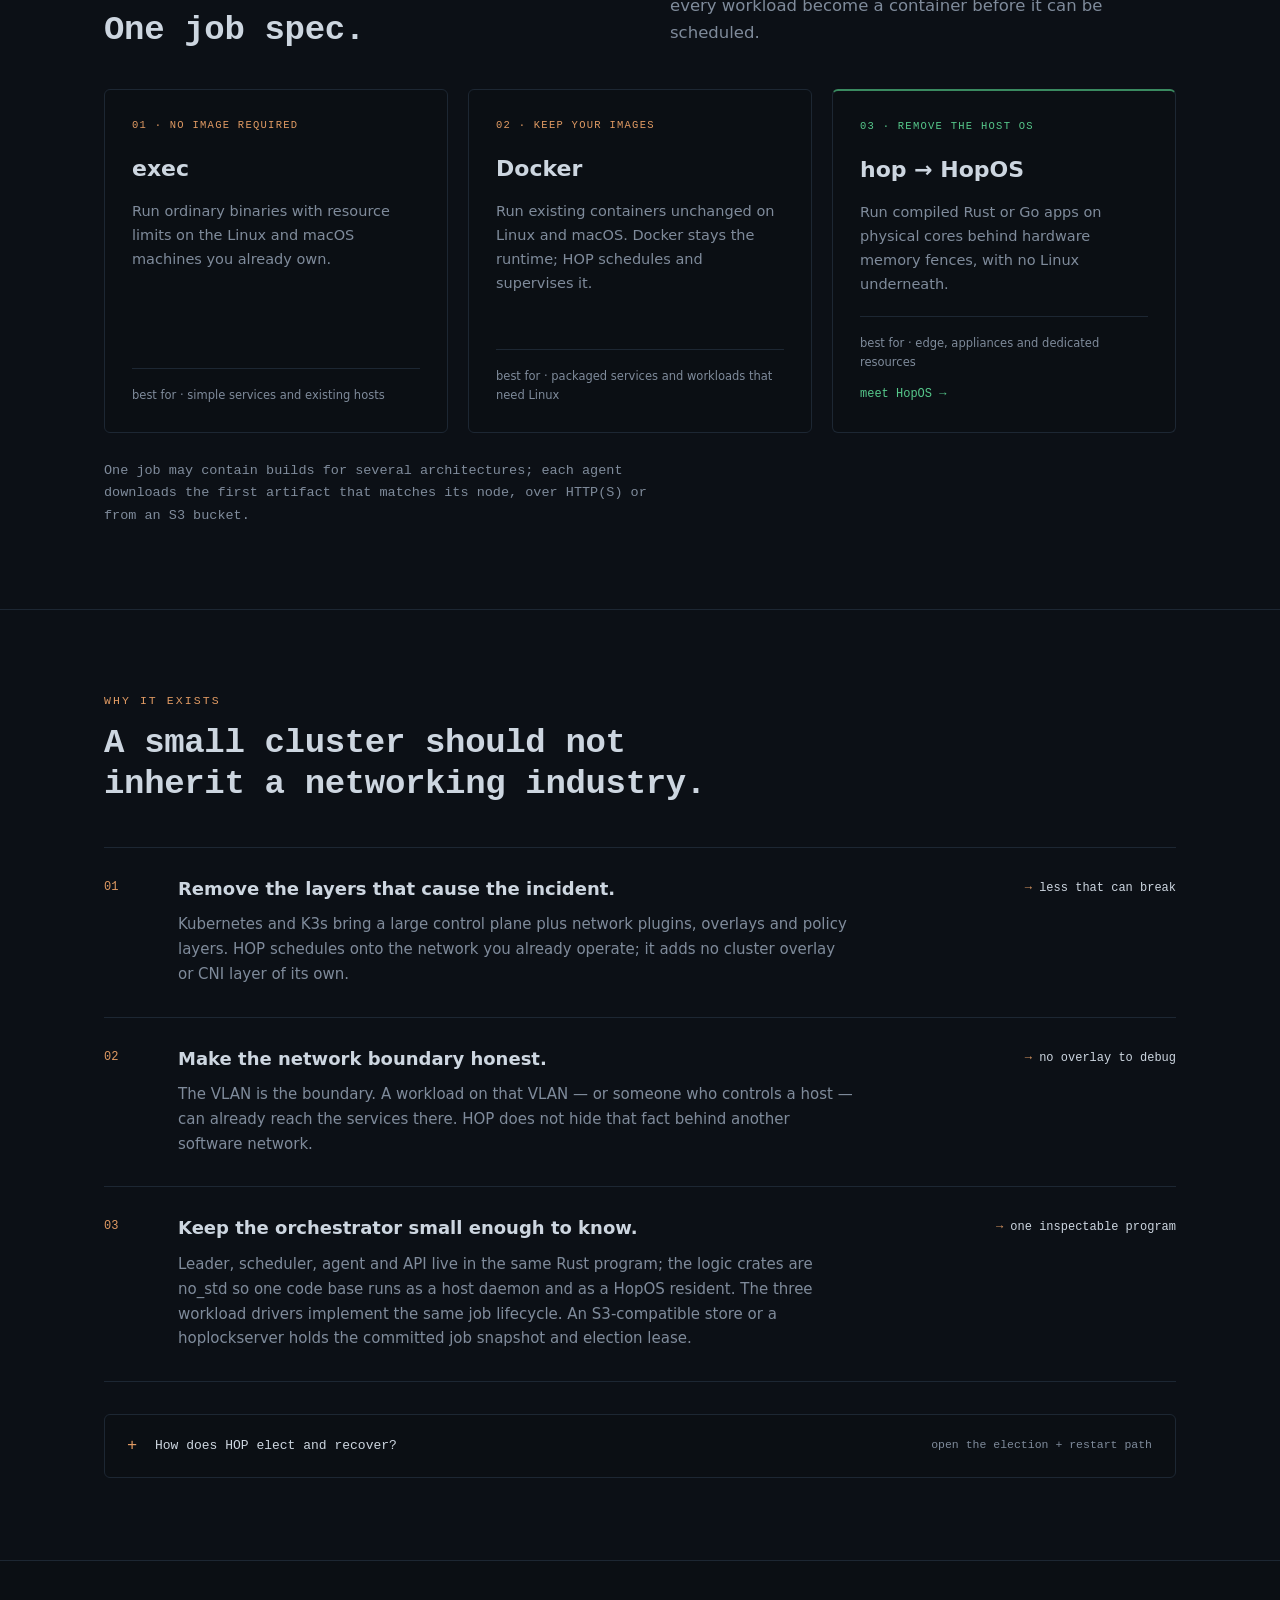
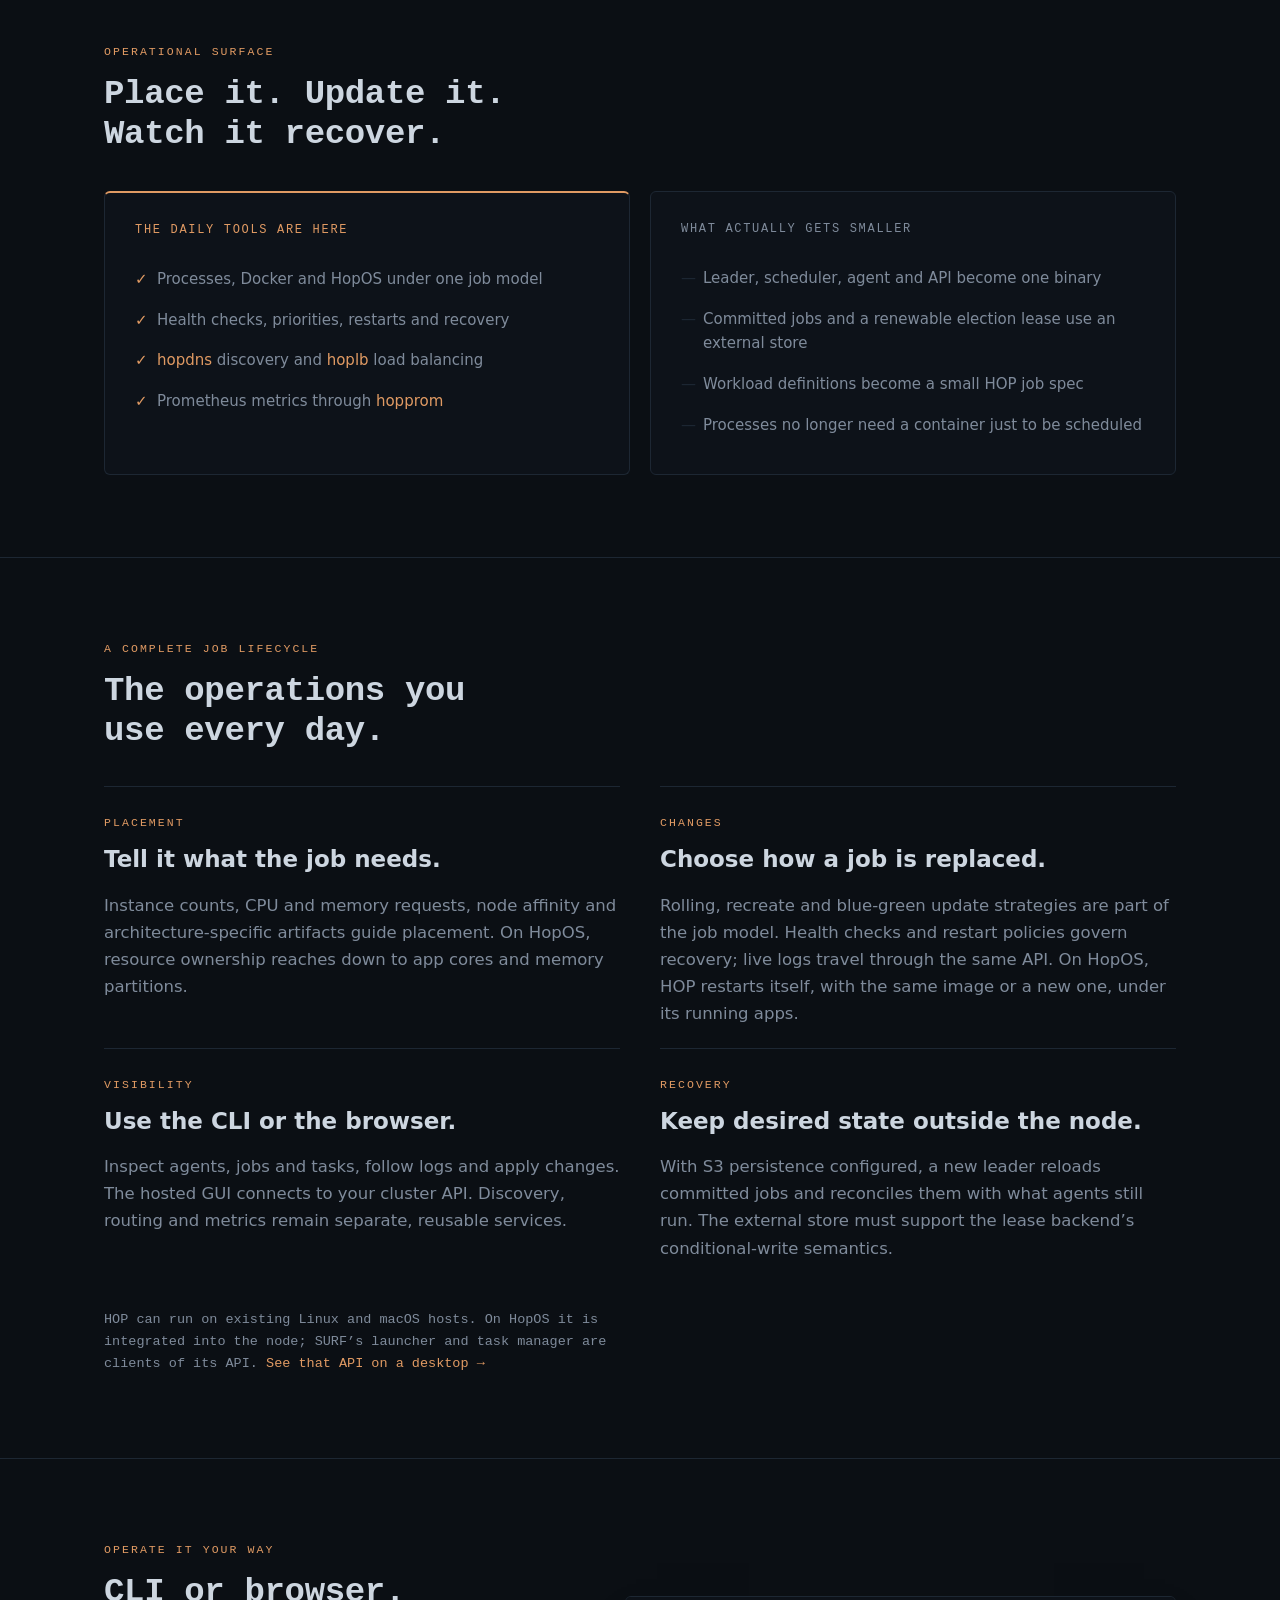
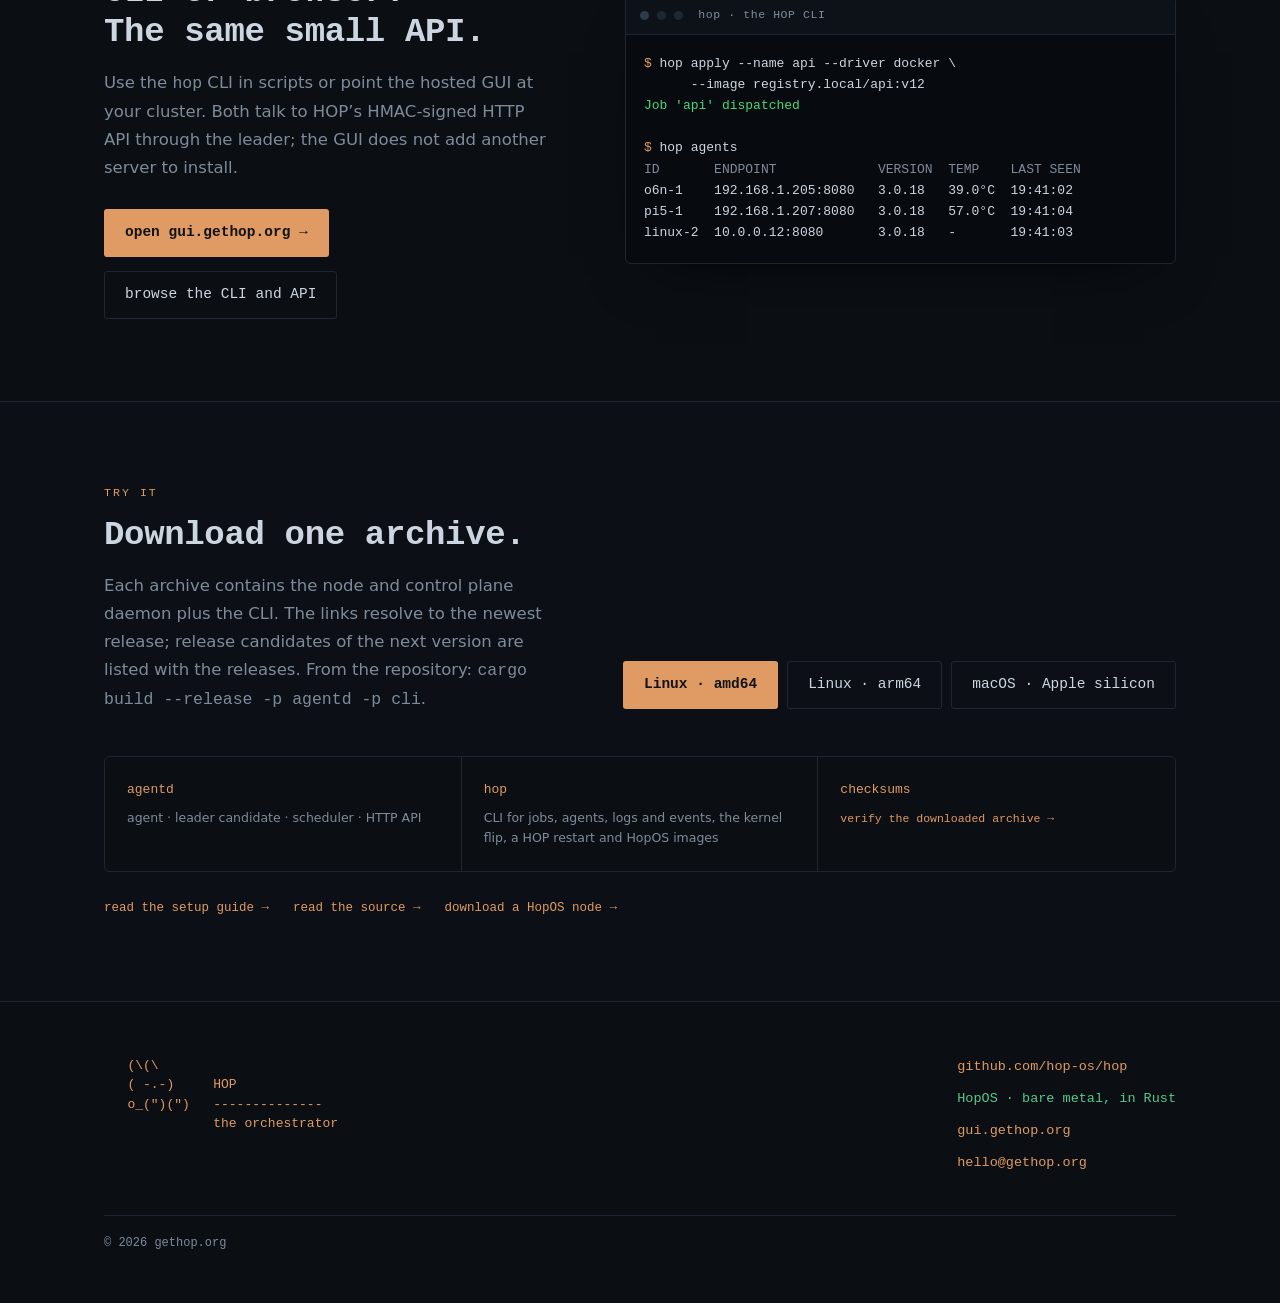
==== commit 38dce1e2: "Draaiboek voor het bijwerken (UPDATING.md, tools/check.py) en de site op HopOS en HOP v3.2.0-rc9 De " ====
--- a/hop/index.html
+++ b/hop/index.html
@@ -10,7 +10,7 @@
 <meta property="og:url" content="https://gethop.org/hop/">
 <meta property="og:type" content="website">
 <link rel="icon" href="data:image/svg+xml,<svg xmlns=%22http://www.w3.org/2000/svg%22 viewBox=%220 0 100 100%22><text y=%22.9em%22 font-size=%2290%22>🐇</text></svg>">
-<link rel="stylesheet" href="/style.css?v=14">
+<link rel="stylesheet" href="/style.css?v=15">
 </head>
 <body class="pg-hop hop-overview">
 
@@ -118,7 +118,7 @@
           <a href="/hopos/">meet HopOS →</a>
         </article>
       </div>
-      <p class="deep-link">One job may contain builds for several architectures; each agent downloads the first artifact that matches its node.</p>
+      <p class="deep-link">One job may contain builds for several architectures; each agent downloads the first artifact that matches its node, over HTTP(S) or from an S3 bucket.</p>
     </div>
   </section>
 
@@ -185,11 +185,11 @@
             <strong>17.3 s</strong>
             <div>
               <h3>power back → 126 jobs running again</h3>
-              <p>Measured on the 128-core Ampere Altra with the previous generation of HopOS and HOP. This is the complete cold path — firmware, HopOS, HOP recovery and app start — not the lease timeout of a live leader failover. The v3 figure follows with the Altra bring-up.</p>
+              <p>Measured on the 128-core Ampere Altra with the previous generation of HopOS and HOP. This is the complete cold path — firmware, HopOS, HOP recovery and app start — not the lease timeout of a live leader failover. A figure for the Rust generation has not been measured yet.</p>
             </div>
           </div>
 
-          <p class="architecture-doc-link"><a href="/hop/docs/#architecture">Read the full election and state design →</a></p>
+          <p class="architecture-doc-link"><a href="/hop/docs/#README:een-cluster-van-hopos-nodes">Read the full election and state design →</a></p>
         </div>
       </details>
     </div>
@@ -222,7 +222,7 @@
     </div>
   </section>
 
-  <section id="features"><div class="wrap"><p class="section-kicker">A complete job lifecycle</p><h2>The operations you use every day.</h2><div class="capability-grid"><article><p class="section-kicker">Placement</p><h3>Tell it what the job needs.</h3><p>Instance counts, CPU and memory requests, node affinity and architecture-specific artifacts guide placement. On HopOS, resource ownership reaches down to app cores and memory partitions.</p></article><article><p class="section-kicker">Changes</p><h3>Choose how a job is replaced.</h3><p>Rolling, recreate and blue-green update strategies are part of the job model. Health checks and restart policies govern recovery; live logs travel through the same API.</p></article><article><p class="section-kicker">Visibility</p><h3>Use the CLI or the browser.</h3><p>Inspect agents, jobs and tasks, follow logs and apply changes. The hosted GUI connects to your cluster API. Discovery, routing and metrics remain separate, reusable services.</p></article><article><p class="section-kicker">Recovery</p><h3>Keep desired state outside the node.</h3><p>With S3 persistence configured, a new leader reloads committed jobs and reconciles them with what agents still run. The external store must support the lease backend’s conditional-write semantics.</p></article></div><p class="deep-link">HOP can run on existing Linux and macOS hosts. On HopOS it is integrated into the node; SURF’s launcher and task manager are clients of its API. <a href="/surf/">See that API on a desktop →</a></p></div></section>
+  <section id="features"><div class="wrap"><p class="section-kicker">A complete job lifecycle</p><h2>The operations you use every day.</h2><div class="capability-grid"><article><p class="section-kicker">Placement</p><h3>Tell it what the job needs.</h3><p>Instance counts, CPU and memory requests, node affinity and architecture-specific artifacts guide placement. On HopOS, resource ownership reaches down to app cores and memory partitions.</p></article><article><p class="section-kicker">Changes</p><h3>Choose how a job is replaced.</h3><p>Rolling, recreate and blue-green update strategies are part of the job model. Health checks and restart policies govern recovery; live logs travel through the same API. On HopOS, HOP restarts itself, with the same image or a new one, under its running apps.</p></article><article><p class="section-kicker">Visibility</p><h3>Use the CLI or the browser.</h3><p>Inspect agents, jobs and tasks, follow logs and apply changes. The hosted GUI connects to your cluster API. Discovery, routing and metrics remain separate, reusable services.</p></article><article><p class="section-kicker">Recovery</p><h3>Keep desired state outside the node.</h3><p>With S3 persistence configured, a new leader reloads committed jobs and reconciles them with what agents still run. The external store must support the lease backend’s conditional-write semantics.</p></article></div><p class="deep-link">HOP can run on existing Linux and macOS hosts. On HopOS it is integrated into the node; SURF’s launcher and task manager are clients of its API. <a href="/surf/">See that API on a desktop →</a></p></div></section>
   <section id="operate">
     <div class="wrap operate-grid">
       <div>
@@ -242,9 +242,9 @@
 
 <span class="ps">$</span> hop agents
 <span class="cmt">ID       ENDPOINT             VERSION  TEMP    LAST SEEN</span>
-o6n-1    192.168.1.205:8080   3.0.0    39.0°C  19:41:02
-pi5-1    192.168.1.207:8080   3.0.0    57.0°C  19:41:04
-linux-2  10.0.0.12:8080       3.0.0    -       19:41:03</pre>
+o6n-1    192.168.1.205:8080   3.0.18   39.0°C  19:41:02
+pi5-1    192.168.1.207:8080   3.0.18   57.0°C  19:41:04
+linux-2  10.0.0.12:8080       3.0.18   -       19:41:03</pre>
       </div>
     </div>
   </section>
@@ -255,7 +255,7 @@
         <div>
           <p class="section-kicker">Try it</p>
           <h2>Download one archive.</h2>
-          <p class="section-lede">Each archive contains the node and control plane daemon plus the CLI. The links always resolve to the newest signed release; v3 builds from the repository with <code>cargo build --release -p agentd -p cli</code>.</p>
+          <p class="section-lede">Each archive contains the node and control plane daemon plus the CLI. The links resolve to the newest release; release candidates of the next version are listed with the releases. From the repository: <code>cargo build --release -p agentd -p cli</code>.</p>
         </div>
         <div class="download-actions hop-download-actions">
           <a class="btn btn-primary" href="https://github.com/hop-os/hop/releases/latest/download/hop-linux-amd64.tar.gz">Linux · amd64</a>
@@ -266,8 +266,8 @@
 
       <div class="download-contents">
         <div><span>agentd</span><p>agent · leader candidate · scheduler · HTTP API</p></div>
-        <div><span>hop</span><p>CLI for jobs, agents, logs, events and the kernel flip</p></div>
-        <div><span>checksums</span><p><a href="https://github.com/hop-os/hop/releases/latest/download/checksums.txt">verify the downloaded archive →</a></p></div>
+        <div><span>hop</span><p>CLI for jobs, agents, logs and events, the kernel flip, a HOP restart and HopOS images</p></div>
+        <div><span>checksums</span><p><a href="https://github.com/hop-os/hop/releases/latest/download/SHA256SUMS">verify the downloaded archive →</a></p></div>
       </div>
       <div class="final-links">
         <a href="/hop/docs/">read the setup guide →</a>
--- a/style.css
+++ b/style.css
@@ -346,7 +346,7 @@
 
 /* ── docs-viewer ─────────────────────────────────────────── */
   .docs-grid { display: grid; grid-template-columns: 220px 1fr; gap: 48px; padding: 48px 0 80px; }
-  @media (max-width: 800px) { .docs-grid { grid-template-columns: 1fr; gap: 24px; } }
+  @media (max-width: 800px) { .docs-grid { grid-template-columns: minmax(0, 1fr); gap: 24px; } }
   .docs-nav { position: sticky; top: 80px; align-self: start; font-family: var(--mono); font-size: 13.5px; }
   @media (max-width: 800px) { .docs-nav { position: static; } }
   .pages-box, .pages-btn { display: none; }
@@ -395,7 +395,8 @@
     padding: 16px 18px; overflow-x: auto; margin: 0 0 18px;
     font-family: var(--mono); font-size: 13px; line-height: 1.6;
   }
-  .md pre code { background: none; border: 0; padding: 0; font-size: inherit; }
+  .md code { overflow-wrap: anywhere; }
+  .md pre code { background: none; border: 0; padding: 0; font-size: inherit; overflow-wrap: normal; }
   .md table { border-collapse: collapse; width: 100%; font-size: 14px; margin: 0 0 18px; }
   .md .md-tbl { overflow-x: auto; border: 1px solid var(--line); border-radius: 5px; margin: 0 0 18px; }
   .md .md-tbl table { margin: 0; min-width: 540px; }
